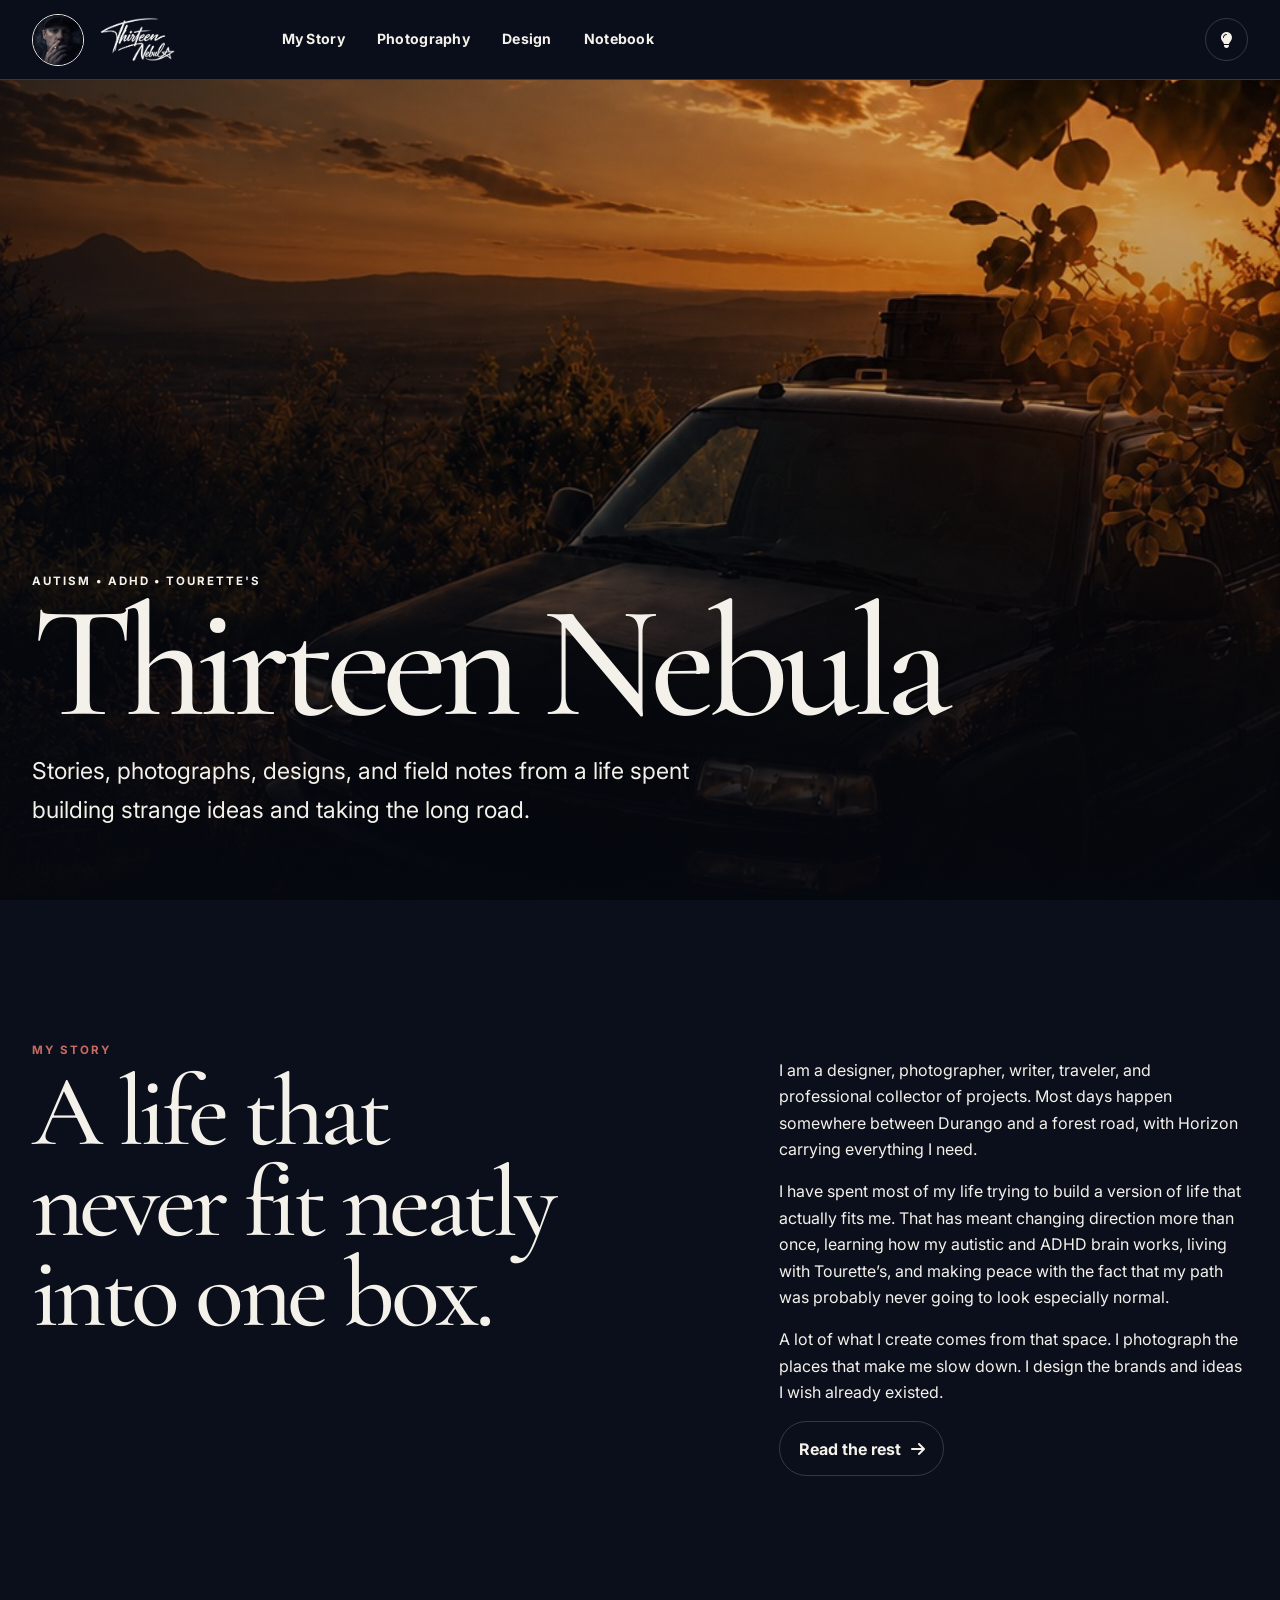
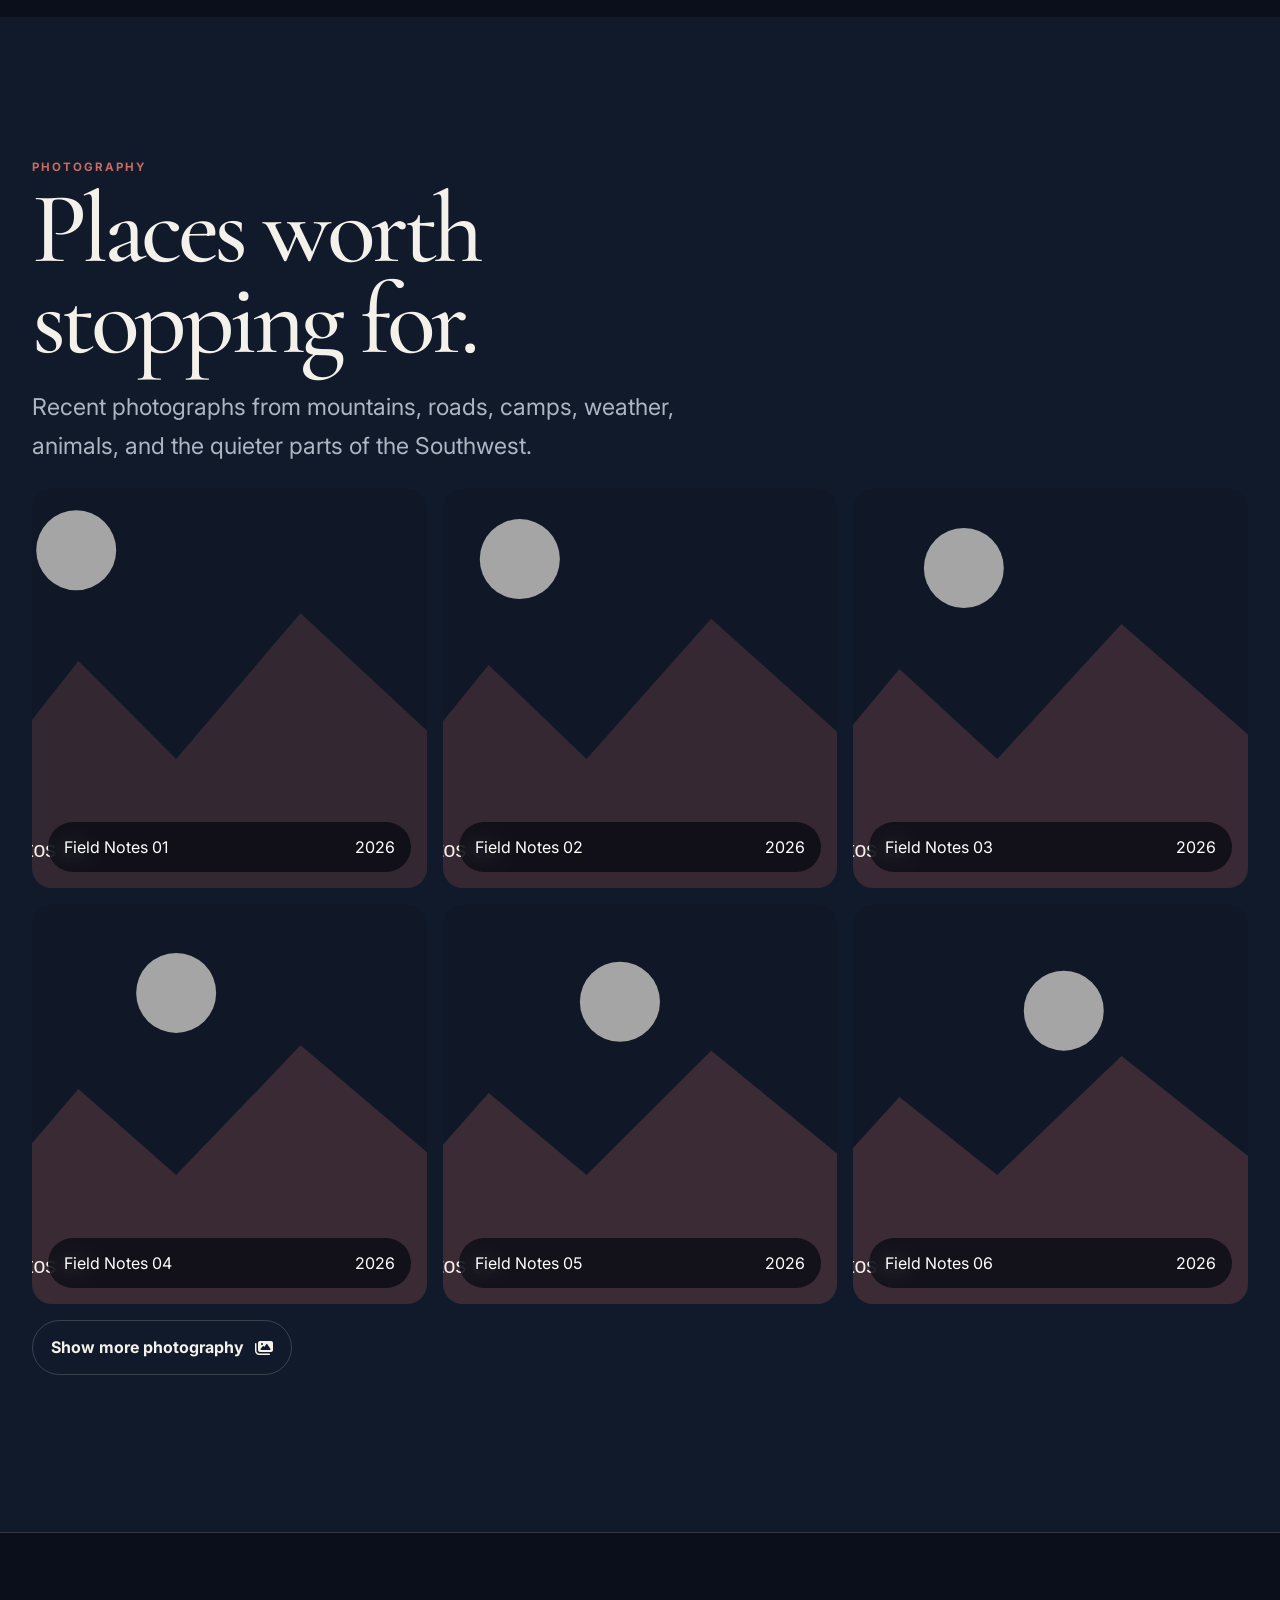
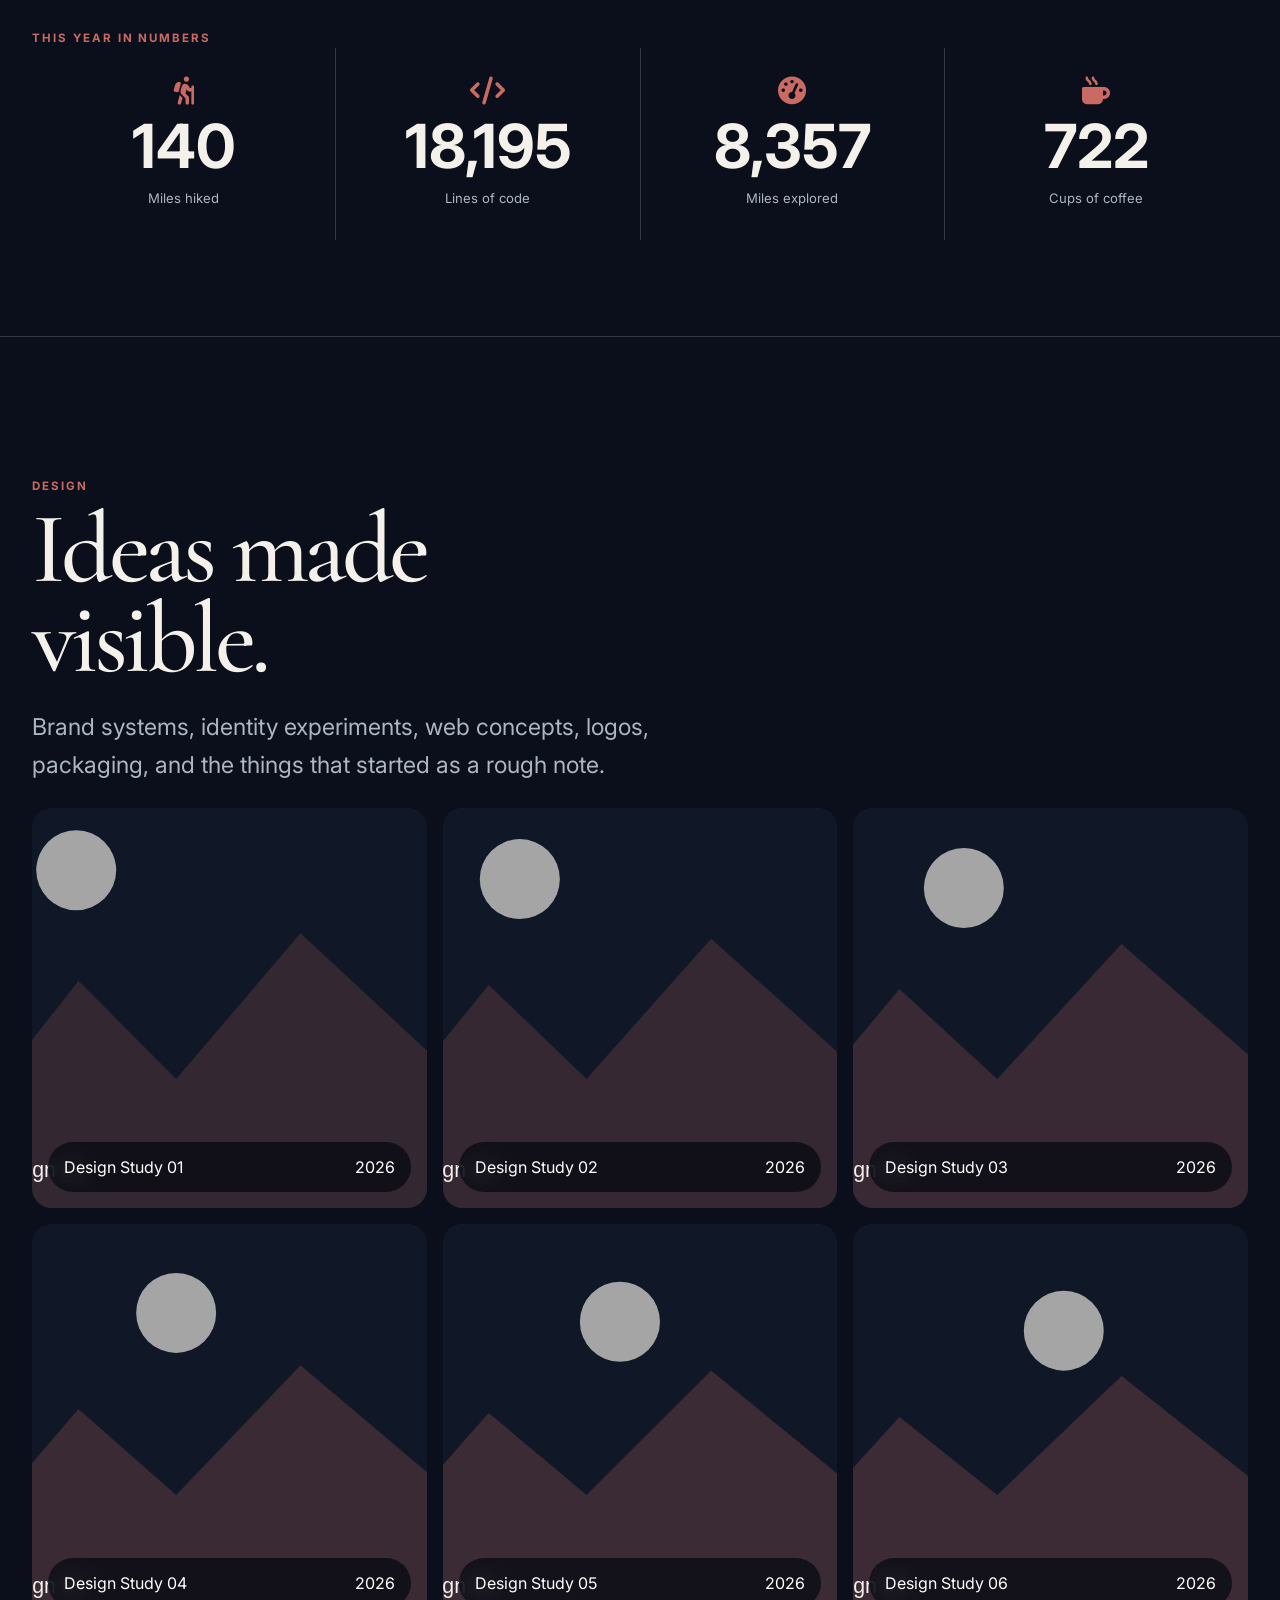
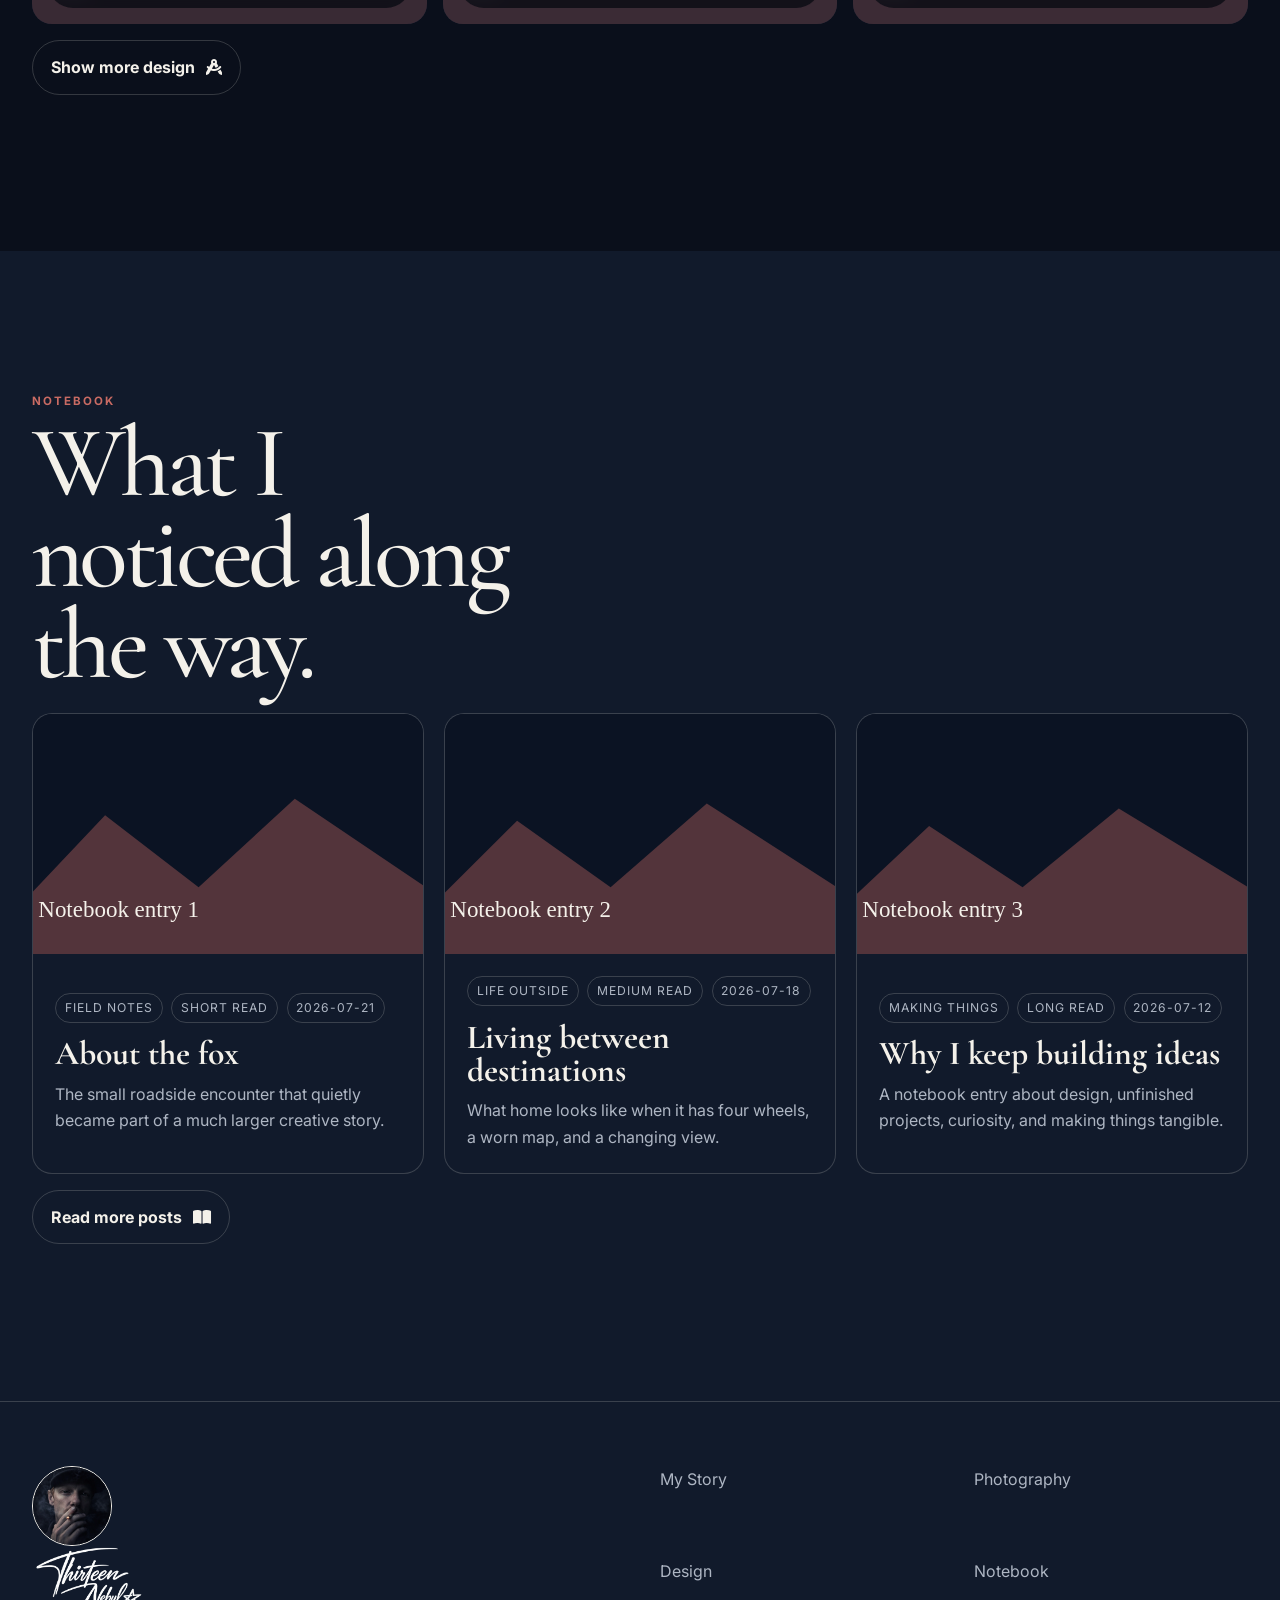
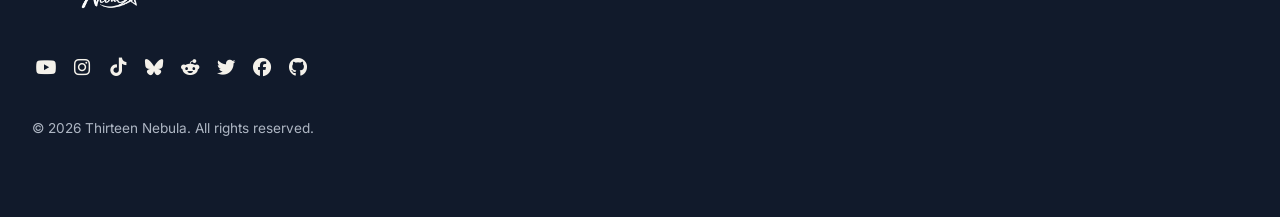
==== index.html @ 7402c086 "Revise personal story in index.html Updated the paragraph to reflect personal experiences and insigh" ====
<!doctype html>
<html lang="en" data-theme="dark">
  <head>
    <meta charset="utf-8">
    <meta name="viewport" content="width=device-width,initial-scale=1">
    <meta name="description" content="Personal website of Thirteen Nebula.">
    <title>Thirteen Nebula</title>
    <link rel="stylesheet" href="css/styles.css">
    <script src="js/scripts.js" defer></script>
  </head>
  <body>
    <a class="skip-link" href="#main">Skip to content</a>
    <div data-include="includes/header.htm"></div>
    <main id="main">
      <section class="hero">
        <img class="hero__media" src="img/hero.jpg" alt="Mountain landscape placeholder">
        <div class="shell hero__copy">
          <p class="eyebrow">Autism • ADHD • Tourette's</p>
          <h1 class="display">Thirteen Nebula</h1>
          <p class="lede">Stories, photographs, designs, and field notes from a life spent building strange ideas and taking the long road.</p>
        </div>
      </section>
      <section class="section" id="story">
        <div class="shell story-grid">
          <div>
            <p class="eyebrow">My Story</p>
            <h2 class="section-title">A life that never fit neatly into one box.</h2>
          </div>
          <div class="story-copy">
            <p>I am a designer, photographer, writer, traveler, and professional collector of projects. Most days happen somewhere between Durango and a forest road, with Horizon carrying everything I need.</p>
            <p>I have spent most of my life trying to build a version of life that actually fits me. That has meant changing direction more than once, learning how my autistic and ADHD brain works, living with Tourette’s, and making peace with the fact that my path was probably never going to look especially normal.</p>
            <p>A lot of what I create comes from that space. I photograph the places that make me slow down. I design the brands and ideas I wish already existed.</p>
            <a class="text-link" href="about.html">Read the rest <i class="fa-solid fa-arrow-right"></i></a>
          </div>
        </div>
      </section>
      <section class="section section--surface" id="photography">
        <div class="shell">
          <p class="eyebrow">Photography</p>
          <h2 class="section-title">Places worth stopping for.</h2>
          <p class="lede">Recent photographs from mountains, roads, camps, weather, animals, and the quieter parts of the Southwest.</p>
          <div class="gallery-grid">
            <article class="media-card">
              <img src="img/photos/photos-01.svg" alt="Replace with recent photograph 1" loading="lazy">
              <div class="media-card__label">
                <span>Field Notes 01</span>
                <span>2026</span>
              </div>
            </article>
            <article class="media-card">
              <img src="img/photos/photos-02.svg" alt="Replace with recent photograph 2" loading="lazy">
              <div class="media-card__label">
                <span>Field Notes 02</span>
                <span>2026</span>
              </div>
            </article>
            <article class="media-card">
              <img src="img/photos/photos-03.svg" alt="Replace with recent photograph 3" loading="lazy">
              <div class="media-card__label">
                <span>Field Notes 03</span>
                <span>2026</span>
              </div>
            </article>
            <article class="media-card">
              <img src="img/photos/photos-04.svg" alt="Replace with recent photograph 4" loading="lazy">
              <div class="media-card__label">
                <span>Field Notes 04</span>
                <span>2026</span>
              </div>
            </article>
            <article class="media-card">
              <img src="img/photos/photos-05.svg" alt="Replace with recent photograph 5" loading="lazy">
              <div class="media-card__label">
                <span>Field Notes 05</span>
                <span>2026</span>
              </div>
            </article>
            <article class="media-card">
              <img src="img/photos/photos-06.svg" alt="Replace with recent photograph 6" loading="lazy">
              <div class="media-card__label">
                <span>Field Notes 06</span>
                <span>2026</span>
              </div>
            </article>
          </div>
          <p><a class="button" href="photos.html">Show more photography <i class="fa-solid fa-images"></i></a></p>
        </div>
      </section>
      <section class="numbers" id="numbers">
        <div class="shell">
          <p class="eyebrow">This year in numbers</p>
          <div class="numbers-grid">
            <article class="stat" data-count="142" data-suffix="">
              <i class="fa-solid fa-person-hiking"></i>
              <strong data-count-output>0</strong>
              <span>Miles hiked</span>
            </article>
            <article class="stat" data-count="18420">
              <i class="fa-solid fa-code"></i>
              <strong data-count-output>0</strong>
              <span>Lines of code</span>
            </article>
            <article class="stat" data-count="8460" data-suffix="">
              <i class="fa-solid fa-gauge-high"></i>
              <strong data-count-output>0</strong>
              <span>Miles explored</span>
            </article>
            <article class="stat" data-count="731">
              <i class="fa-solid fa-mug-hot"></i>
              <strong data-count-output>0</strong>
              <span>Cups of coffee</span>
            </article>
          </div>
        </div>
      </section>
<section class="section" id="design"><div class="shell"><p class="eyebrow">Design</p><h2 class="section-title">Ideas made visible.</h2><p class="lede">Brand systems, identity experiments, web concepts, logos, packaging, and the things that started as a rough note.</p><div class="gallery-grid"><article class="media-card"><img src="img/design/design-01.svg" alt="Replace with recent design 1" loading="lazy"><div class="media-card__label"><span>Design Study 01</span><span>2026</span></div></article><article class="media-card"><img src="img/design/design-02.svg" alt="Replace with recent design 2" loading="lazy"><div class="media-card__label"><span>Design Study 02</span><span>2026</span></div></article><article class="media-card"><img src="img/design/design-03.svg" alt="Replace with recent design 3" loading="lazy"><div class="media-card__label"><span>Design Study 03</span><span>2026</span></div></article><article class="media-card"><img src="img/design/design-04.svg" alt="Replace with recent design 4" loading="lazy"><div class="media-card__label"><span>Design Study 04</span><span>2026</span></div></article><article class="media-card"><img src="img/design/design-05.svg" alt="Replace with recent design 5" loading="lazy"><div class="media-card__label"><span>Design Study 05</span><span>2026</span></div></article><article class="media-card"><img src="img/design/design-06.svg" alt="Replace with recent design 6" loading="lazy"><div class="media-card__label"><span>Design Study 06</span><span>2026</span></div></article></div><p><a class="button" href="design.html">Show more design <i class="fa-solid fa-compass-drafting"></i></a></p></div></section>
<section class="section section--surface" id="notebook"><div class="shell"><p class="eyebrow">Notebook</p><h2 class="section-title">What I noticed along the way.</h2><div class="post-grid"><a class="post-card" data-post-card data-date="2026-07-21" data-category="Field Notes" data-length="short" data-title="About the fox" data-content="The small roadside encounter that quietly became part of a much larger creative story." href="2026-07-21-About-the-fox.html"><img src="img/blog/blog-01.svg" alt="About the fox" loading="lazy"><div class="post-card__body"><div class="post-meta"><span>Field Notes</span><span>Short read</span><span>2026-07-21</span></div><h3>About the fox</h3><p>The small roadside encounter that quietly became part of a much larger creative story.</p></div></a><a class="post-card" data-post-card data-date="2026-07-18" data-category="Life Outside" data-length="medium" data-title="Living between destinations" data-content="What home looks like when it has four wheels, a worn map, and a changing view." href="2026-07-18-Living-between-destinations.html"><img src="img/blog/blog-02.svg" alt="Living between destinations" loading="lazy"><div class="post-card__body"><div class="post-meta"><span>Life Outside</span><span>Medium read</span><span>2026-07-18</span></div><h3>Living between destinations</h3><p>What home looks like when it has four wheels, a worn map, and a changing view.</p></div></a><a class="post-card" data-post-card data-date="2026-07-12" data-category="Making Things" data-length="long" data-title="Why I keep building ideas" data-content="A notebook entry about design, unfinished projects, curiosity, and making things tangible." href="2026-07-12-Why-I-keep-building-ideas.html"><img src="img/blog/blog-03.svg" alt="Why I keep building ideas" loading="lazy"><div class="post-card__body"><div class="post-meta"><span>Making Things</span><span>Long read</span><span>2026-07-12</span></div><h3>Why I keep building ideas</h3><p>A notebook entry about design, unfinished projects, curiosity, and making things tangible.</p></div></a></div><p><a class="button" href="blog.html">Read more posts <i class="fa-solid fa-book-open"></i></a></p></div></section></main>
    
<div data-include="includes/footer.htm"></div>
  </body>
</html>
---- css/styles.css ----
@import url('https://fonts.googleapis.com/css2?family=Cormorant+Garamond:wght@500;600&family=Inter:wght@400;500;600;700&display=swap');
@import url('https://cdnjs.cloudflare.com/ajax/libs/font-awesome/6.7.2/css/all.min.css');

:root{
  --bg:#0a0f1b;
  --surface:#111a2b;
  --surface-2:#182338;
  --text:#f4f1ea;
  --muted:#aeb6c3;
  --accent:#c96b63;
  --line:rgba(244,241,234,.18);
  --shadow:0 24px 70px rgba(0,0,0,.3);
  --radius:1.25rem;
  --nav-h:5rem;
  color-scheme:dark
}
:root[data-theme="light"]{
  --bg:#f7f5f0;
  --surface:#fff;
  --surface-2:#ebe8e1;
  --text:#111827;
  --muted:#596272;
  --accent:#a84f48;
  --line:rgba(17,24,39,.18);
  --shadow:0 24px 70px rgba(17,24,39,.12);
  color-scheme:light
}
*{box-sizing:border-box}html{scroll-behavior:smooth;scroll-padding-top:6rem}body{margin:0;background:var(--bg);color:var(--text);font-family:Inter,Arial,sans-serif;line-height:1.65}
body.menu-open{overflow:hidden}img{display:block;max-width:100%}a{color:inherit}
button,input,select{font:inherit}.shell{width:min(100% - 2rem,78rem);margin-inline:auto}
.skip-link{position:fixed;left:1rem;top:-4rem;z-index:1000;background:var(--accent);padding:.75rem 1rem;border-radius:999px}
.skip-link:focus{top:1rem}
.eyebrow{margin:0;color:var(--accent);font-size:.72rem;font-weight:700;letter-spacing:.17em;text-transform:uppercase}
.display{margin:.4rem 0;font-family:'Cormorant Garamond',Georgia,serif;font-size:clamp(4.5rem,15vw,10rem);font-weight:500;line-height:.82;letter-spacing:-.055em}
.section-title{max-width:11ch;margin:.45rem 0 1.4rem;font-family:'Cormorant Garamond',Georgia,serif;font-size:clamp(3rem,8vw,6.3rem);font-weight:500;line-height:.9;letter-spacing:-.045em}
.lede{max-width:42rem;font-size:clamp(1.1rem,2.4vw,1.45rem);color:var(--muted)}
.section{padding-block:clamp(5rem,11vw,10rem)}
.section--surface{background:var(--surface)}
.button,.text-link{
  display:inline-flex;
  align-items:center;
                   gap:.65rem;
                   border:1px solid var(--line);
                   border-radius:999px;
                   padding:.82rem 1.15rem;
                   background:transparent;
                   color:var(--text);
                   font-weight:700;
                   text-decoration:none;
                   cursor:pointer}
.button:hover,.button:focus-visible,.text-link:hover,.text-link:focus-visible{border-color:var(--accent);color:var(--accent)}
.site-header{position:fixed;inset:auto 1rem 1rem auto;z-index:100}
.menu-toggle{width:4.3rem;height:4.3rem;border:1px solid rgba(255,255,255,.6);border-radius:50%;padding:.22rem;background:#0a0f1b;box-shadow:var(--shadow);cursor:pointer}
.menu-toggle img{width:100%;height:100%;border-radius:50%;object-fit:cover}
.nav-panel{position:fixed;inset:0;display:flex;flex-direction:column;padding:clamp(2rem,8vw,5rem);background:var(--bg);transform:translateY(105%);transition:transform .35s ease;overflow:auto}
.menu-open .nav-panel{transform:none}
.nav-brand{display:grid;justify-items:start;gap:1rem;text-decoration:none}
.nav-brand__profile{width:6rem;aspect-ratio:1;border-radius:50%;border:1px solid var(--text);object-fit:cover}
.nav-brand__signature{width:min(17rem,70vw);max-height:5rem;object-fit:contain;object-position:left center}
.nav-links{display:grid;gap:.25rem;margin:2.5rem 0}
.nav-links a{font-family:'Cormorant Garamond',Georgia,serif;font-size:clamp(2.5rem,11vw,5rem);line-height:1;text-decoration:none}
.nav-links a:hover{color:var(--accent)}
.nav-actions{display:flex;align-items:center;gap:.75rem;margin-top:auto}
.icon-button {
  display: grid;
  place-items: center;
  width: 2.7rem;
  height: 2.7rem;
  border: 1px solid var(--line);
  border-radius: 50%;
  background: transparent;
  color: var(--text);
  cursor: pointer;
}

.socials {
  display: flex;
  flex-wrap: nowrap;
  align-items: center;
  gap: 0.3rem;
}

.socials a {
  display: grid;
  place-items: center;
  width: 1.8rem;
  height: 2.2rem;
  padding: 0;
  border: 0;
  border-radius: 0;
  background: transparent;
  color: var(--text);
  font-size: 1.15rem;
  text-decoration: none;
}

.socials a:hover,
.socials a:focus-visible {
  color: var(--accent);
}

.nav-close {
  position: absolute;
  right: 1.25rem;
  top: 1.25rem;
}
.socials{display:flex;flex-wrap:wrap;gap:.45rem}
.nav-close{position:absolute;right:1.25rem;top:1.25rem}
.hero{min-height:100svh;display:grid;align-items:end;position:relative;isolation:isolate}
.hero__media{position:absolute;inset:0;z-index:-2;width:100%;height:100%;object-fit:cover}
.hero::after{content:'';position:absolute;inset:0;z-index:-1;background:linear-gradient(to top,rgba(5,8,15,.96),rgba(5,8,15,.34) 55%,rgba(5,8,15,.12)),linear-gradient(to right,rgba(5,8,15,.55),transparent 70%)}
.hero__copy{padding-block:9rem 3rem}
.hero .lede{color:#e1e5eb}
.hero .eyebrow,.hero .display,.hero .lede{color:#f4f1ea}
.story-grid{display:grid;gap:2rem}
.story-copy{max-width:42rem}
.gallery-grid{display:grid;gap:1rem}
.media-card{position:relative;overflow:hidden;border-radius:var(--radius);background:var(--surface-2);min-height:25rem}
.media-card img{width:100%;height:100%;object-fit:cover;transition:transform .5s ease}
.media-card:hover img{transform:scale(1.025)}
.media-card__label{
  position:absolute;
  inset:auto 1rem 1rem;
  display:flex;
  justify-content:space-between;
  gap:1rem;
  padding:.75rem 1rem;
  border-radius:999px;
  background:rgba(7,10,18,.76);
  color:#fff;
  backdrop-filter:blur(10px);
}
.numbers{padding-block:clamp(3.5rem,8vw,6rem);border-block:1px solid var(--line)}
.numbers-grid{display:grid;grid-template-columns:repeat(2,1fr);gap:1px;background:var(--line)}
.stat{min-height:12rem;display:grid;place-items:center;text-align:center;padding:1.5rem;background:var(--bg)}
.stat i{font-size:1.75rem;color:var(--accent)}
.stat strong{display:block;font-size:clamp(2.5rem,6vw,3.8rem);line-height:1}
.stat span{color:var(--muted);font-size:.82rem}
.stat.is-visible{animation:stat-pop 1.2s cubic-bezier(.2,.9,.2,1)}@keyframes stat-pop{0%{transform:translateY(2rem) scale(.94);opacity:0}60%{transform:translateY(-.35rem) scale(1.035);opacity:1}100%{transform:none}}
.post-grid{display:grid;gap:1.25rem}
.post-card{display:grid;overflow:hidden;border:1px solid var(--line);border-radius:var(--radius);background:var(--surface);text-decoration:none;box-shadow:0 0 0 transparent;transition:transform .25s,box-shadow .25s}
.post-card:hover{transform:translateY(-5px);box-shadow:var(--shadow)}.post-card img{width:100%;height:15rem;object-fit:cover}
.post-card__body{padding:1.4rem}
.post-meta{display:flex;flex-wrap:wrap;gap:.55rem;margin-bottom:.9rem;color:var(--muted);font-size:.76rem;text-transform:uppercase;letter-spacing:.08em}
.post-meta span{padding:.25rem .55rem;border:1px solid var(--line);border-radius:999px}
.post-card h3{margin:0 0 .6rem;font-family:'Cormorant Garamond',Georgia,serif;font-size:2.1rem;line-height:1}
.post-card p{margin:0;color:var(--muted)}
.page-hero{padding-block:clamp(9rem,16vw,13rem) clamp(4rem,8vw,7rem);border-bottom:1px solid var(--line)}
.filters{display:grid;gap:1rem;margin:2rem 0 3rem;padding:1.25rem;border:1px solid var(--line);border-radius:var(--radius);background:var(--surface)}
.field{display:grid;gap:.4rem}
.field label{font-size:.78rem;font-weight:700;text-transform:uppercase;letter-spacing:.08em;color:var(--muted)}
.field input,.field select{width:100%;border:1px solid var(--line);border-radius:.8rem;padding:.85rem 1rem;background:var(--bg);color:var(--text)}
.archive-group{margin-bottom:4rem}
.archive-group h2{font-family:'Cormorant Garamond',Georgia,serif;font-size:clamp(2.4rem,6vw,4rem);font-weight:500}
.folder-note{color:var(--muted)}
.article-hero{
  min-height:75svh;
  display:grid;
  align-items:end;
  position:relative;
  isolation:isolate;
  color:#fff
}
.article-hero img{position:absolute;inset:0;z-index:-2;width:100%;height:100%;object-fit:cover}
.article-hero::after{content:'';position:absolute;inset:0;z-index:-1;background:linear-gradient(to top,rgba(5,8,15,.96),rgba(5,8,15,.18))}
.article-hero__copy{padding-block:8rem 3rem}
.article-title{max-width:12ch;margin:.6rem 0;font-family:'Cormorant Garamond',Georgia,serif;font-size:clamp(3.6rem,10vw,8rem);font-weight:500;line-height:.86;letter-spacing:-.045em}
.article-body{width:min(100% - 2rem,48rem);margin-inline:auto;padding-block:clamp(4rem,10vw,8rem);font-size:1.08rem}
.article-body h2,.article-body h3{font-family:'Cormorant Garamond',Georgia,serif;line-height:1}
.article-body h2{font-size:3rem}
.article-body h3{font-size:2rem}
.article-body img{margin:2rem 0;border-radius:var(--radius)}
blockquote,.callout{margin:2rem 0;padding:1.5rem;border-left:4px solid var(--accent);border-radius:0 var(--radius) var(--radius) 0;background:var(--surface);font-family:'Cormorant Garamond',Georgia,serif;font-size:1.55rem}
.callout{font-family:Inter,Arial,sans-serif;font-size:1rem}
.callout strong{color:var(--accent)}
pre{overflow:auto;margin:2rem 0;padding:1.25rem;border:1px solid var(--line);border-radius:var(--radius);background:#050913;color:#eef2ff}
code{font-family:'SFMono-Regular',Consolas,monospace}
.site-footer{padding-block:4rem;border-top:1px solid var(--line);background:var(--surface)}
.footer-grid{display:grid;gap:2.5rem}
.footer-brand img:first-child{width:5rem;aspect-ratio:1;border:1px solid var(--text);border-radius:50%;object-fit:cover}
.footer-brand img:last-child{width:13rem;max-height:4rem;object-fit:contain;object-position:left}
.footer-links{display:grid;grid-template-columns:repeat(2,1fr);gap:2.5rem}
.footer-links a{text-decoration:none;color:var(--muted)}
.copyright{margin-top:2rem;color:var(--muted);font-size:.85rem}
@media(min-width:760px){
  .shell{width:min(100% - 4rem,78rem)}
  .story-grid{grid-template-columns:1.1fr .8fr;gap:clamp(3rem,8vw,8rem)}
  .gallery-grid{grid-template-columns:repeat(3,1fr)}
  .numbers-grid{grid-template-columns:repeat(4,1fr)}
  .post-grid{grid-template-columns:repeat(3,1fr)}
  .filters{grid-template-columns:2fr repeat(3,1fr);align-items:end}
  .footer-grid{grid-template-columns:1.2fr .8fr .8fr}
}
@media(min-width:1050px){
  html{
    scroll-padding-top:calc(var(--nav-h) + 1rem);
  }
  body{
    padding-left:0;
  }
  .site-header{
    position:sticky;
    inset:auto;
    top:0;
    width:100%;
    height:var(--nav-h);
    border-right:0;
    border-bottom:1px solid var(--line);
    background:color-mix(in srgb,var(--bg) 92%,transparent);
    backdrop-filter:blur(18px);
    -webkit-backdrop-filter:blur(18px);
  }

  .menu-toggle,
  .nav-close{
    display:none;
  }

  .nav-panel{
    position:static;
    inset:auto;
    width:min(100% - 4rem,78rem);
    height:100%;
    margin-inline:auto;
    padding:0;
    display:grid;
    grid-template-columns:auto 1fr auto;
    align-items:center;
    gap:2rem;
    transform:none;
    overflow:visible;
    background:transparent;
  }

  .nav-brand{
    display:flex;
    align-items:center;
    gap:.85rem;
    min-width:max-content;
  }

  .nav-brand__profile{
    width:3.25rem;
  }

  .nav-brand__signature{
    width:9.5rem;
    max-height:2.8rem;
  }

  .nav-links{
    display:flex;
    align-items:center;
    justify-content:flex-start;
    gap:clamp(1rem,2.5vw,2.25rem);
    margin:0;
  }

  .nav-links a{
    font-family:Inter,Arial,sans-serif;
    font-size:.88rem;
    font-weight:700;
    letter-spacing:.02em;
    white-space:nowrap;
  }

  .nav-actions{
    align-items:center;
    flex-direction:row;
    margin:0;
  }

  .nav-actions .socials{
    display:none;
  }

  .shell{
    width:min(100% - 4rem,78rem);
  }

  .hero{
    min-height:calc(100svh - var(--nav-h));
  }

  .hero__copy{
    padding-left:0;
  }

  .footer-grid{
    grid-template-columns:1fr 1fr;
  }
}
@media(prefers-reduced-motion:reduce){*,*::before,*::after{scroll-behavior:auto!important;animation-duration:.01ms!important;animation-iteration-count:1!important;transition-duration:.01ms!important}}
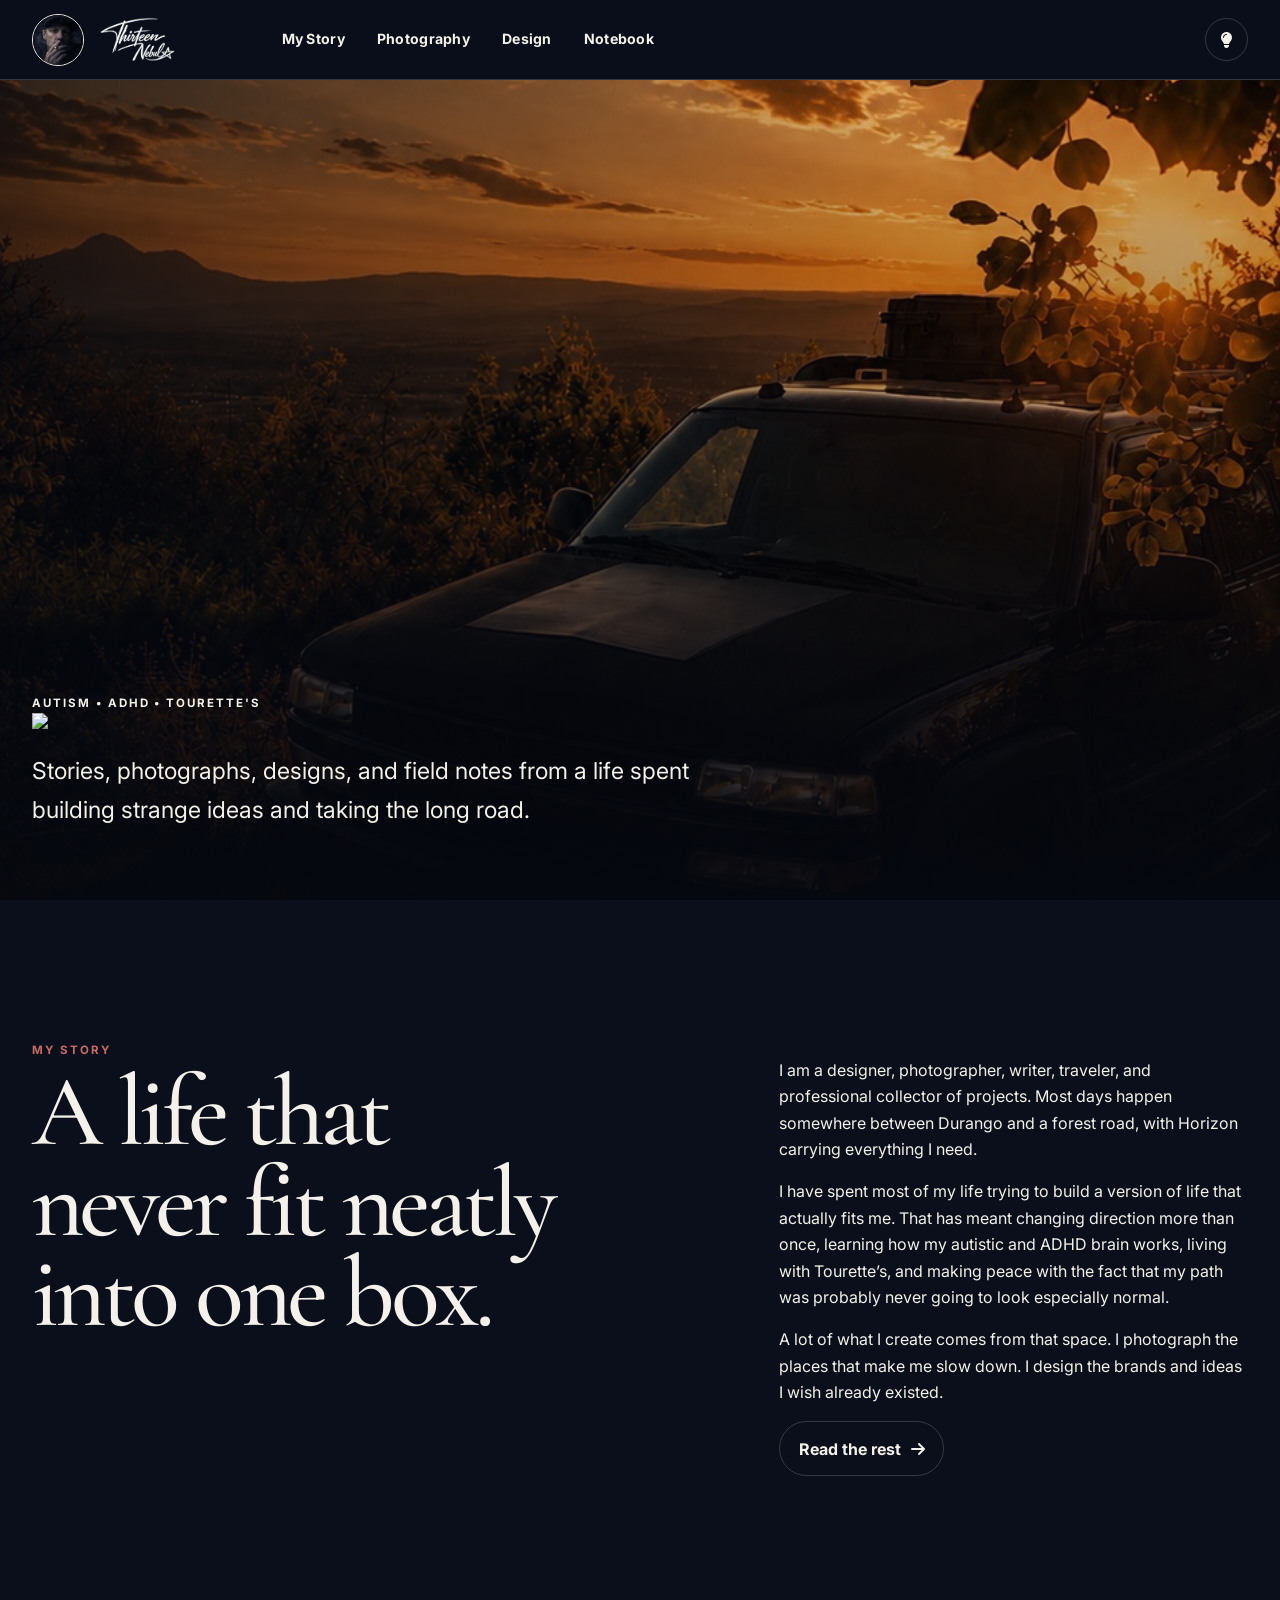
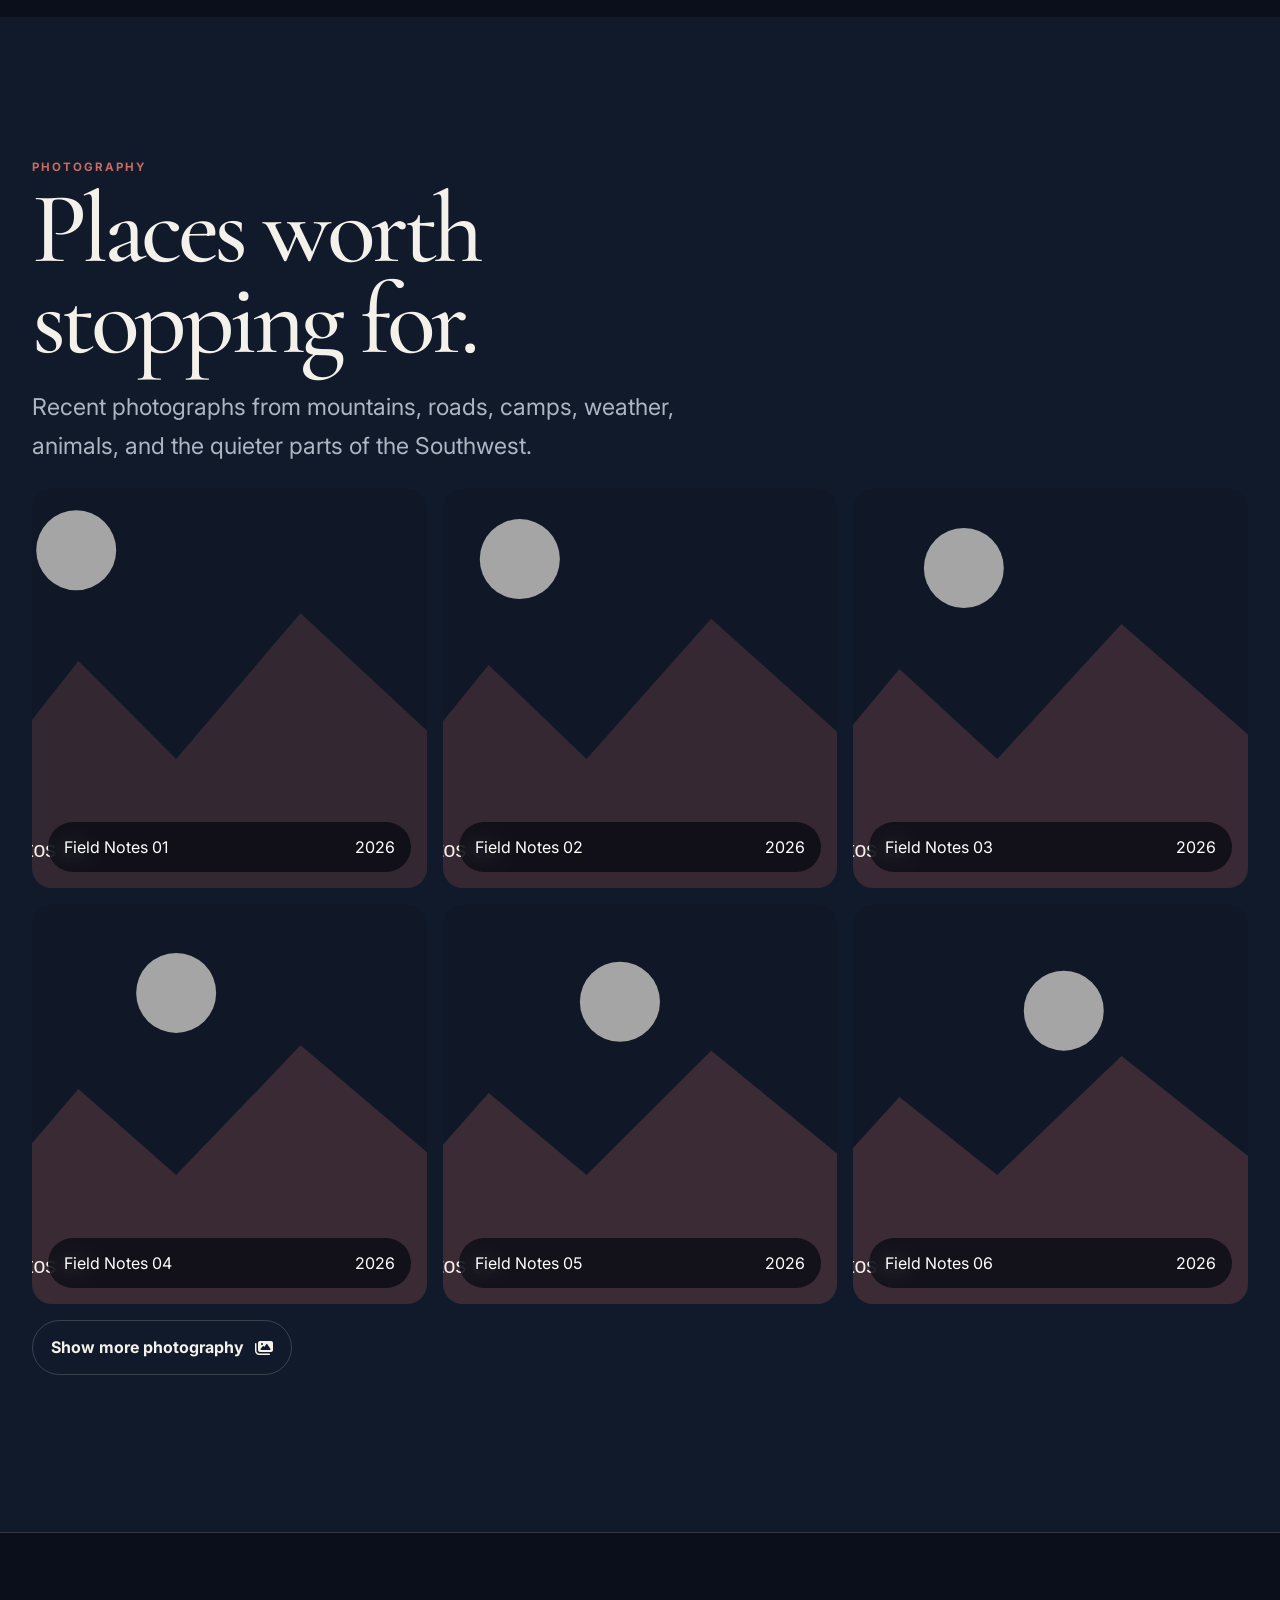
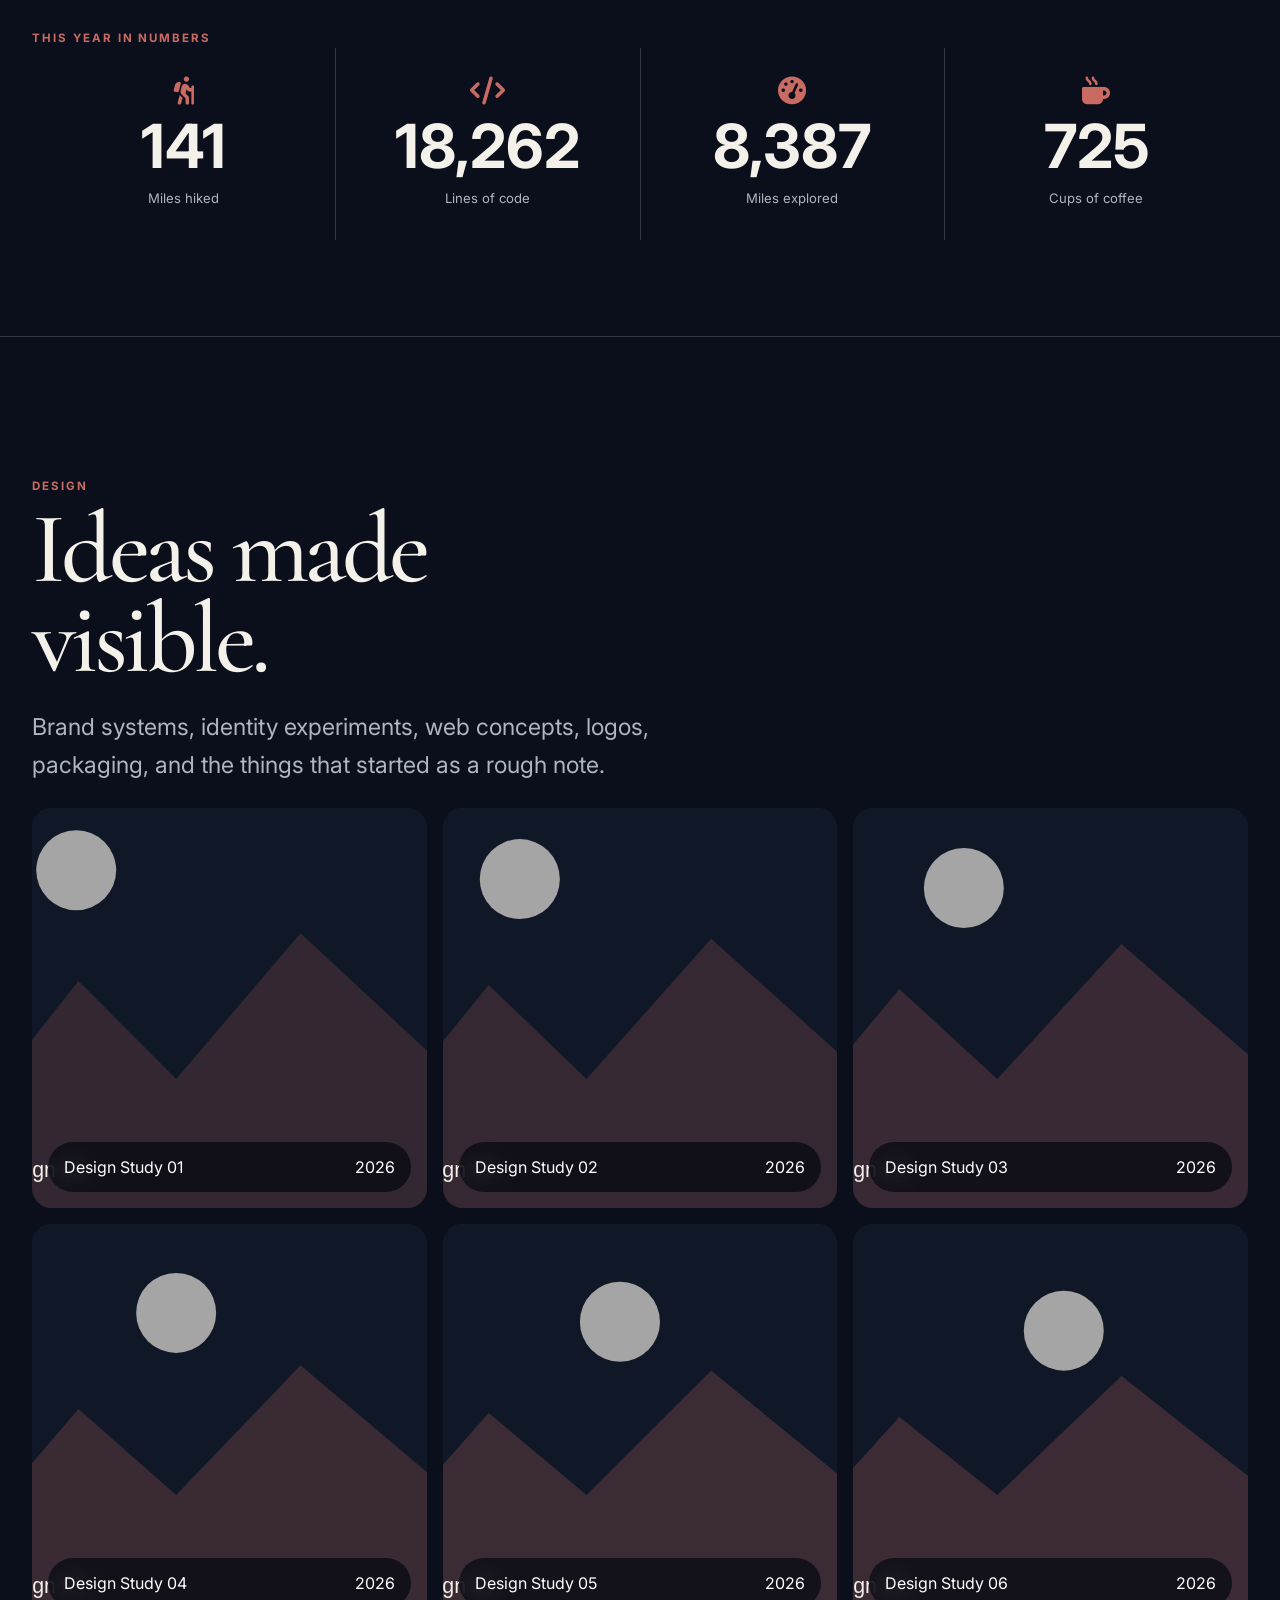
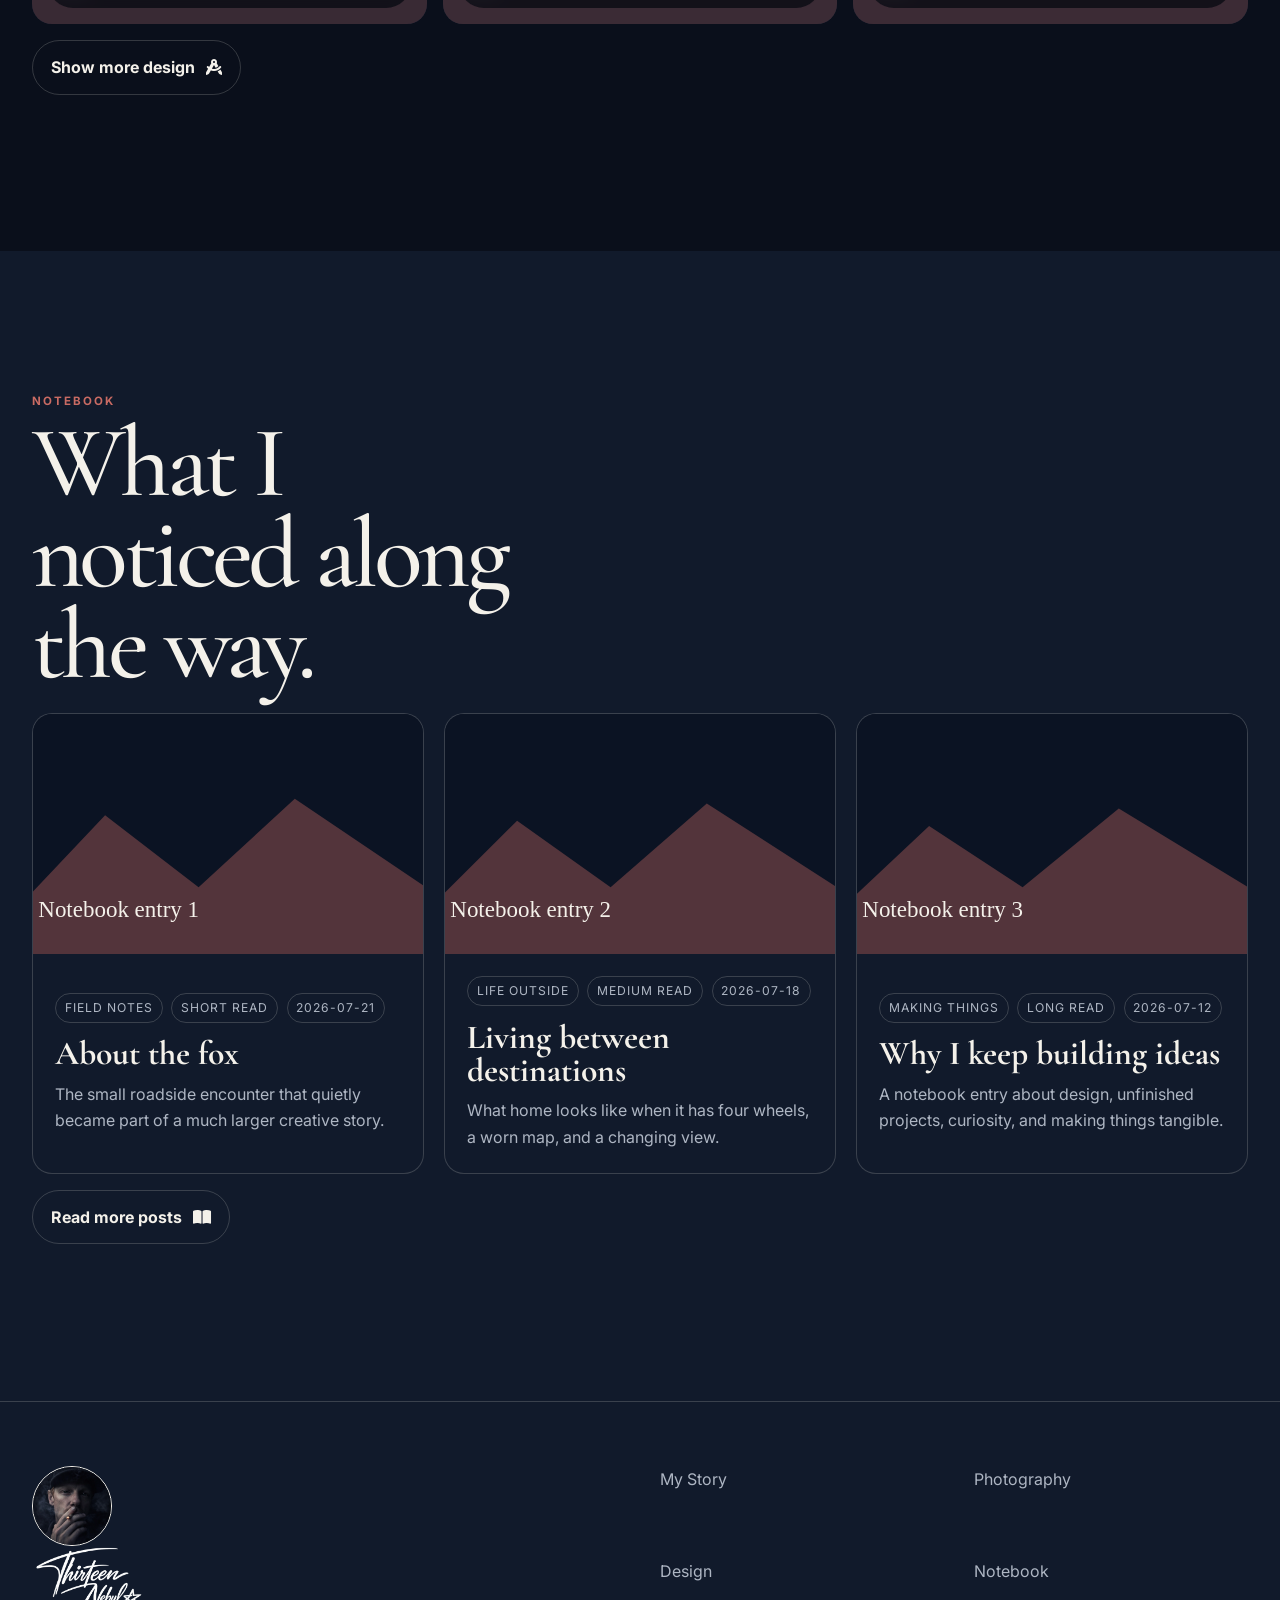
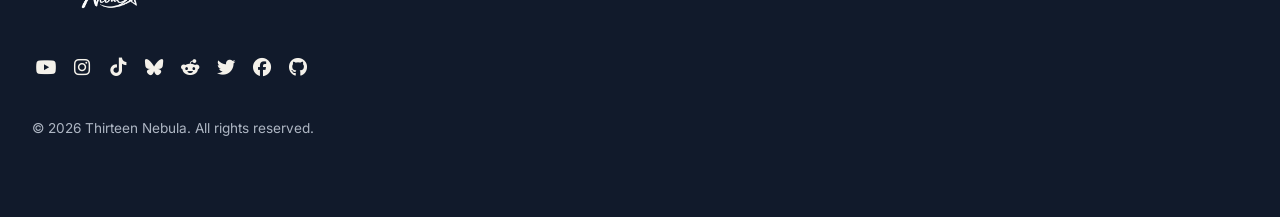
==== commit fbfcc321: "Comment out h1 and add signature image Commented out the h1 tag for 'Thirteen Nebula' and added an i" ====
--- a/index.html
+++ b/index.html
@@ -16,7 +16,7 @@
         <img class="hero__media" src="img/hero.jpg" alt="Mountain landscape placeholder">
         <div class="shell hero__copy">
           <p class="eyebrow">Autism • ADHD • Tourette's</p>
-          <h1 class="display">Thirteen Nebula</h1>
+          <!-- h1 class="display">Thirteen Nebula</h1 --><img src="img/signature-h.png alt="Thirteen Nebula signature">
           <p class="lede">Stories, photographs, designs, and field notes from a life spent building strange ideas and taking the long road.</p>
         </div>
       </section>
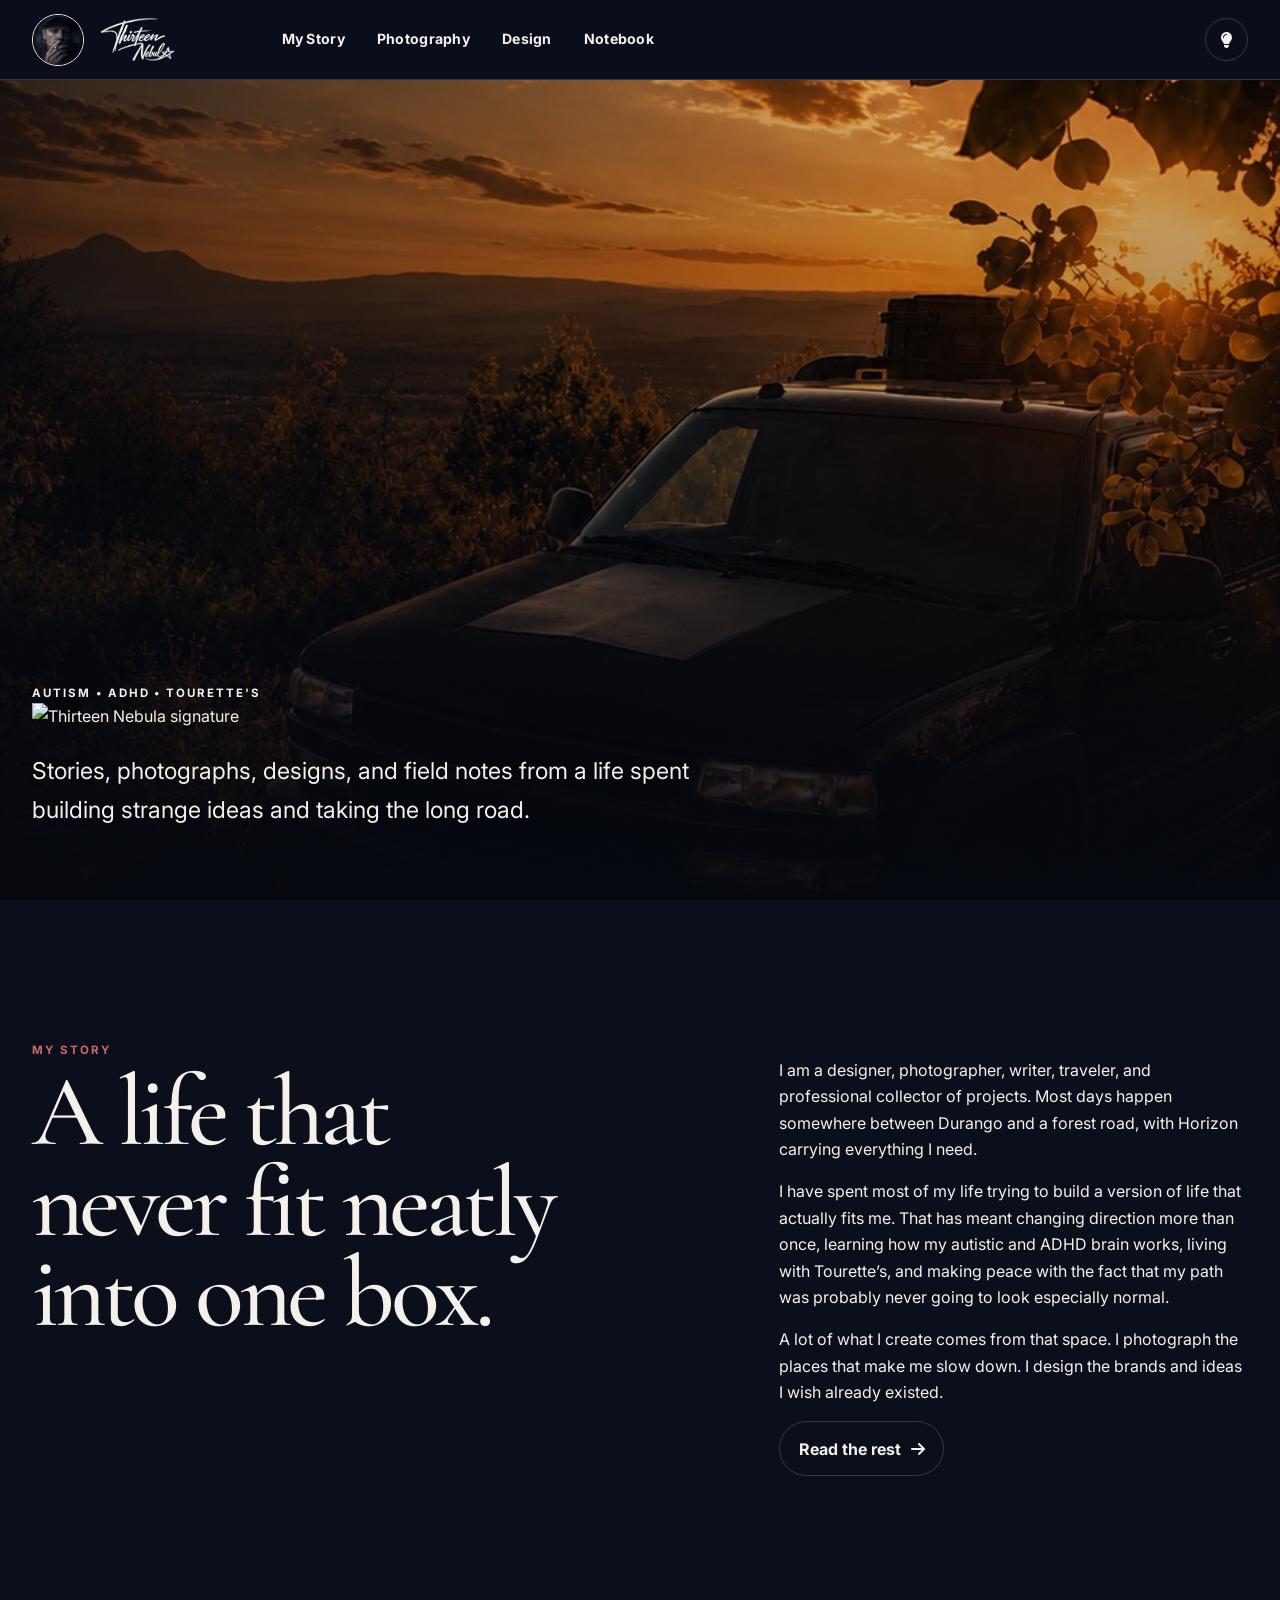
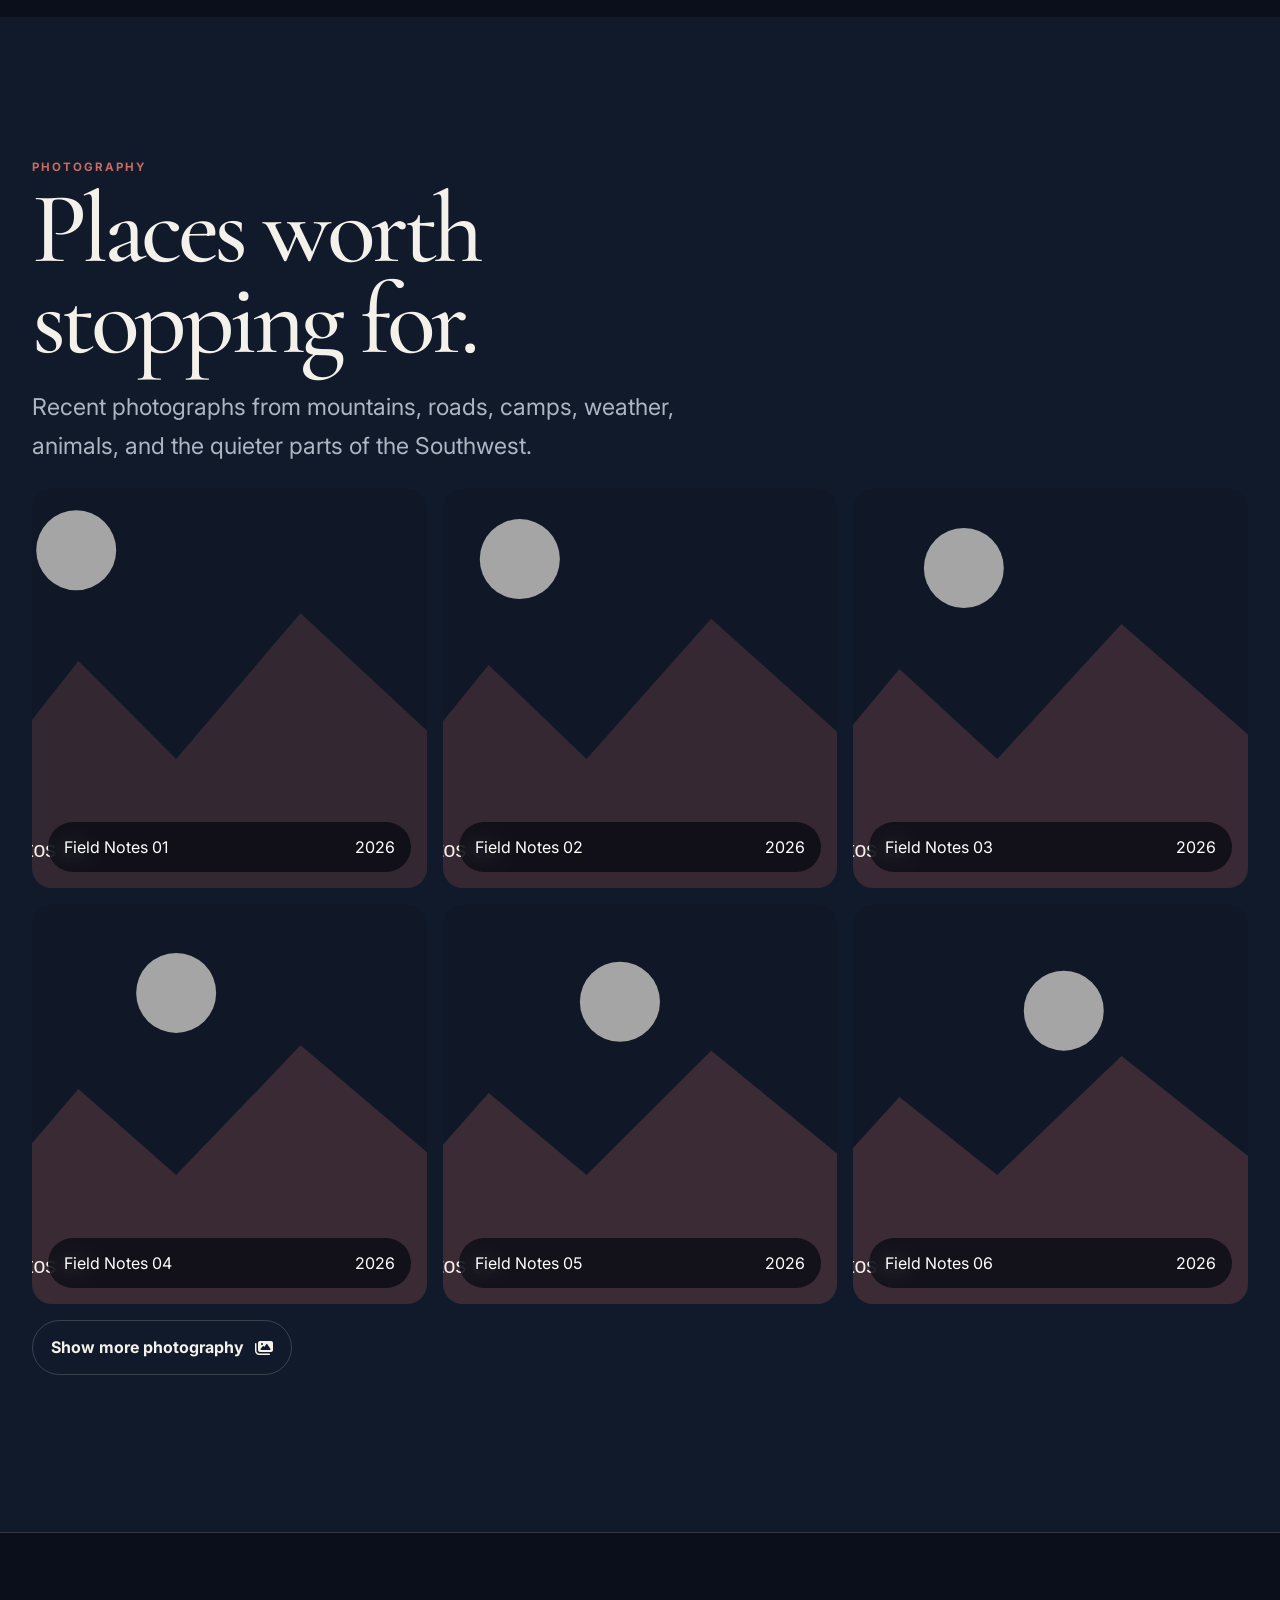
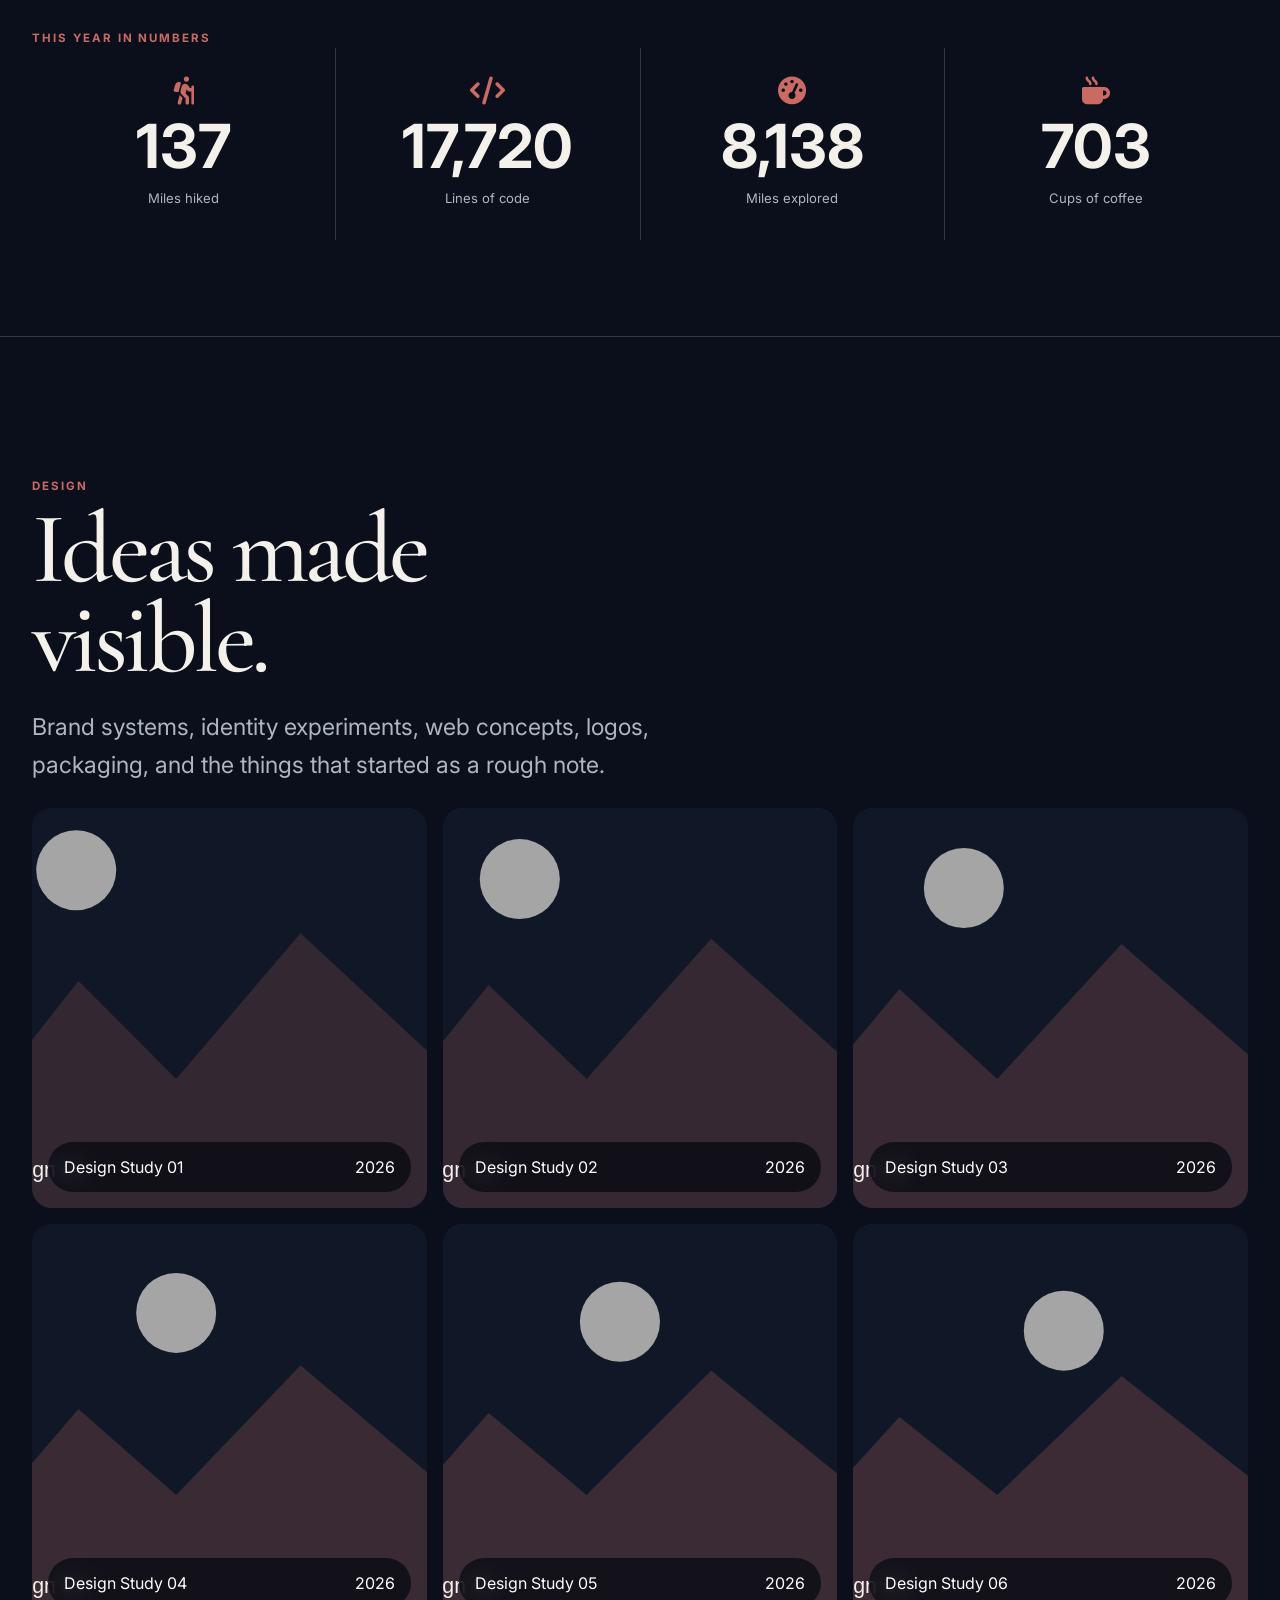
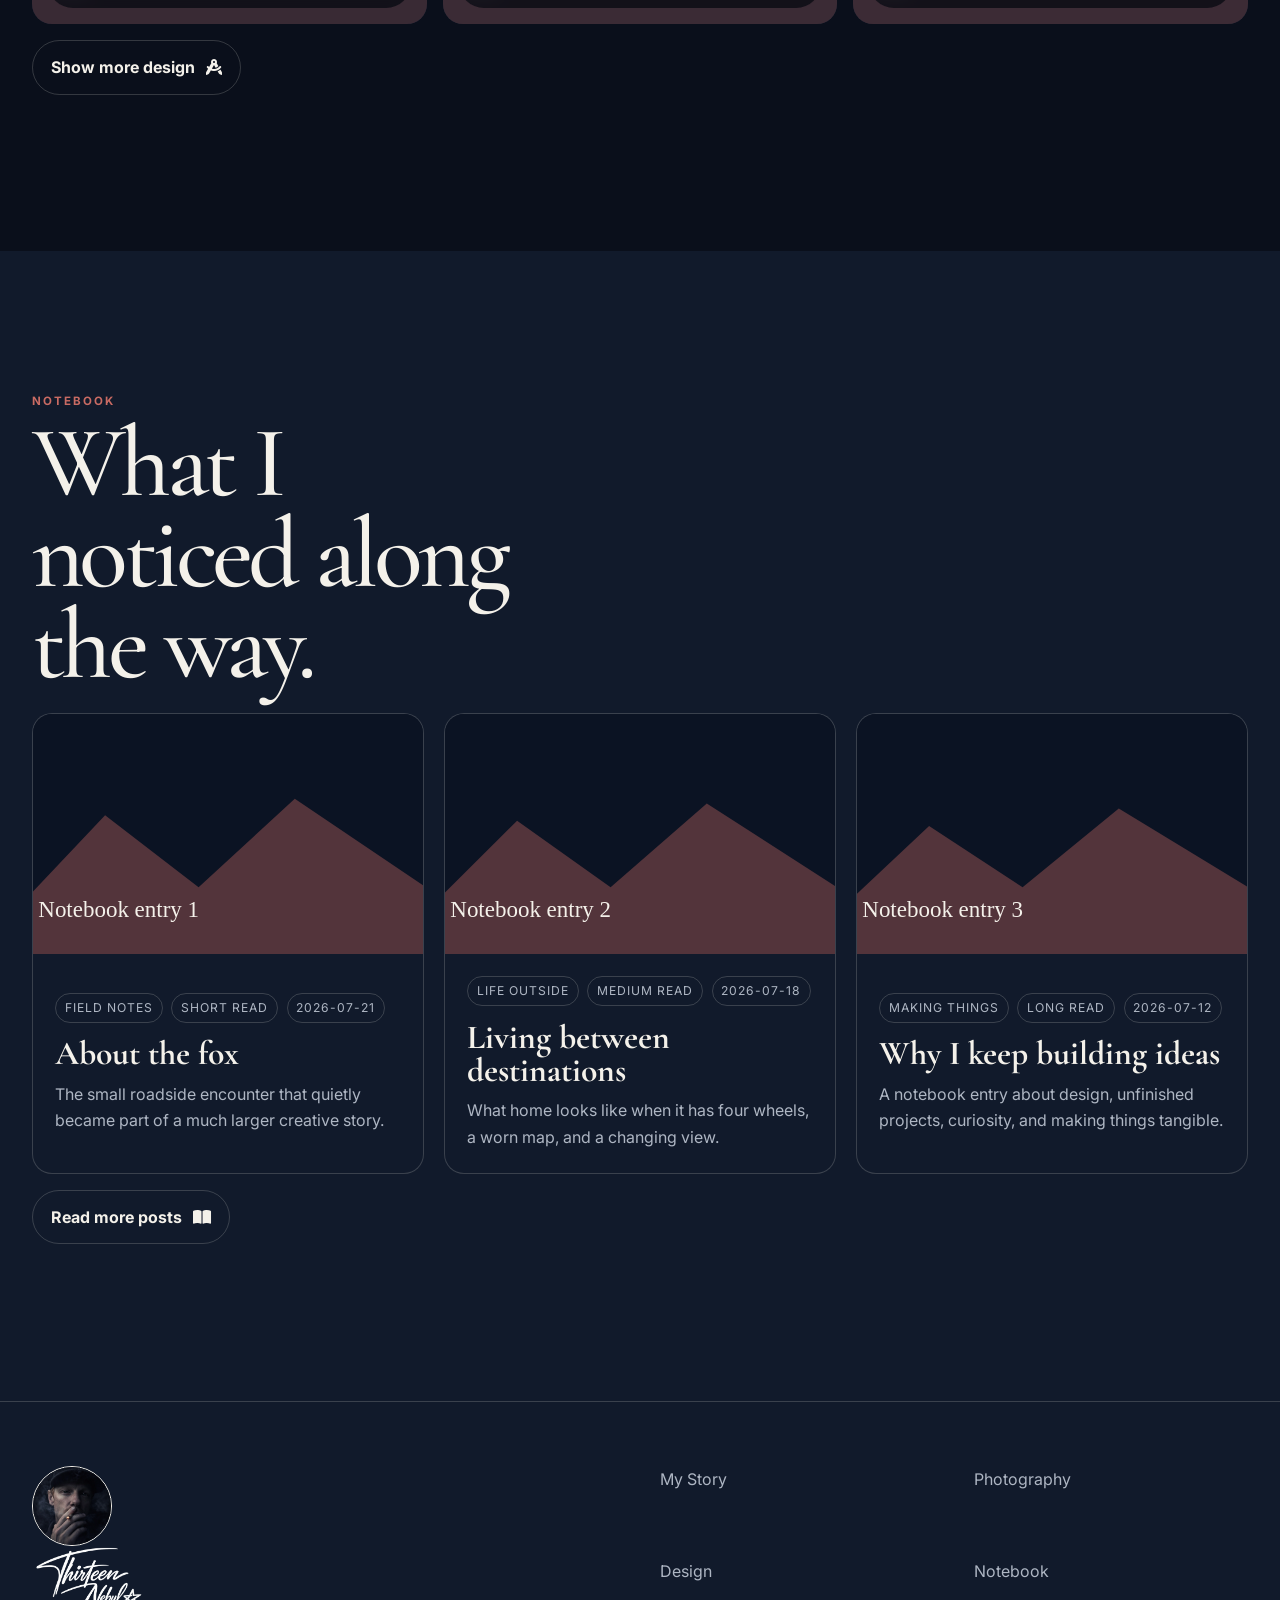
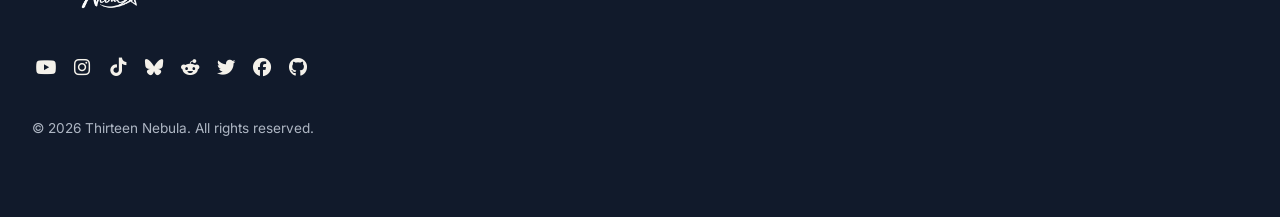
==== commit 3d1a9743: "Fix img tag for Thirteen Nebula signature" ====
--- a/index.html
+++ b/index.html
@@ -16,7 +16,7 @@
         <img class="hero__media" src="img/hero.jpg" alt="Mountain landscape placeholder">
         <div class="shell hero__copy">
           <p class="eyebrow">Autism • ADHD • Tourette's</p>
-          <!-- h1 class="display">Thirteen Nebula</h1 --><img src="img/signature-h.png alt="Thirteen Nebula signature">
+          <!-- h1 class="display">Thirteen Nebula</h1 --><img src="img/signature-h.png" alt="Thirteen Nebula signature">
           <p class="lede">Stories, photographs, designs, and field notes from a life spent building strange ideas and taking the long road.</p>
         </div>
       </section>
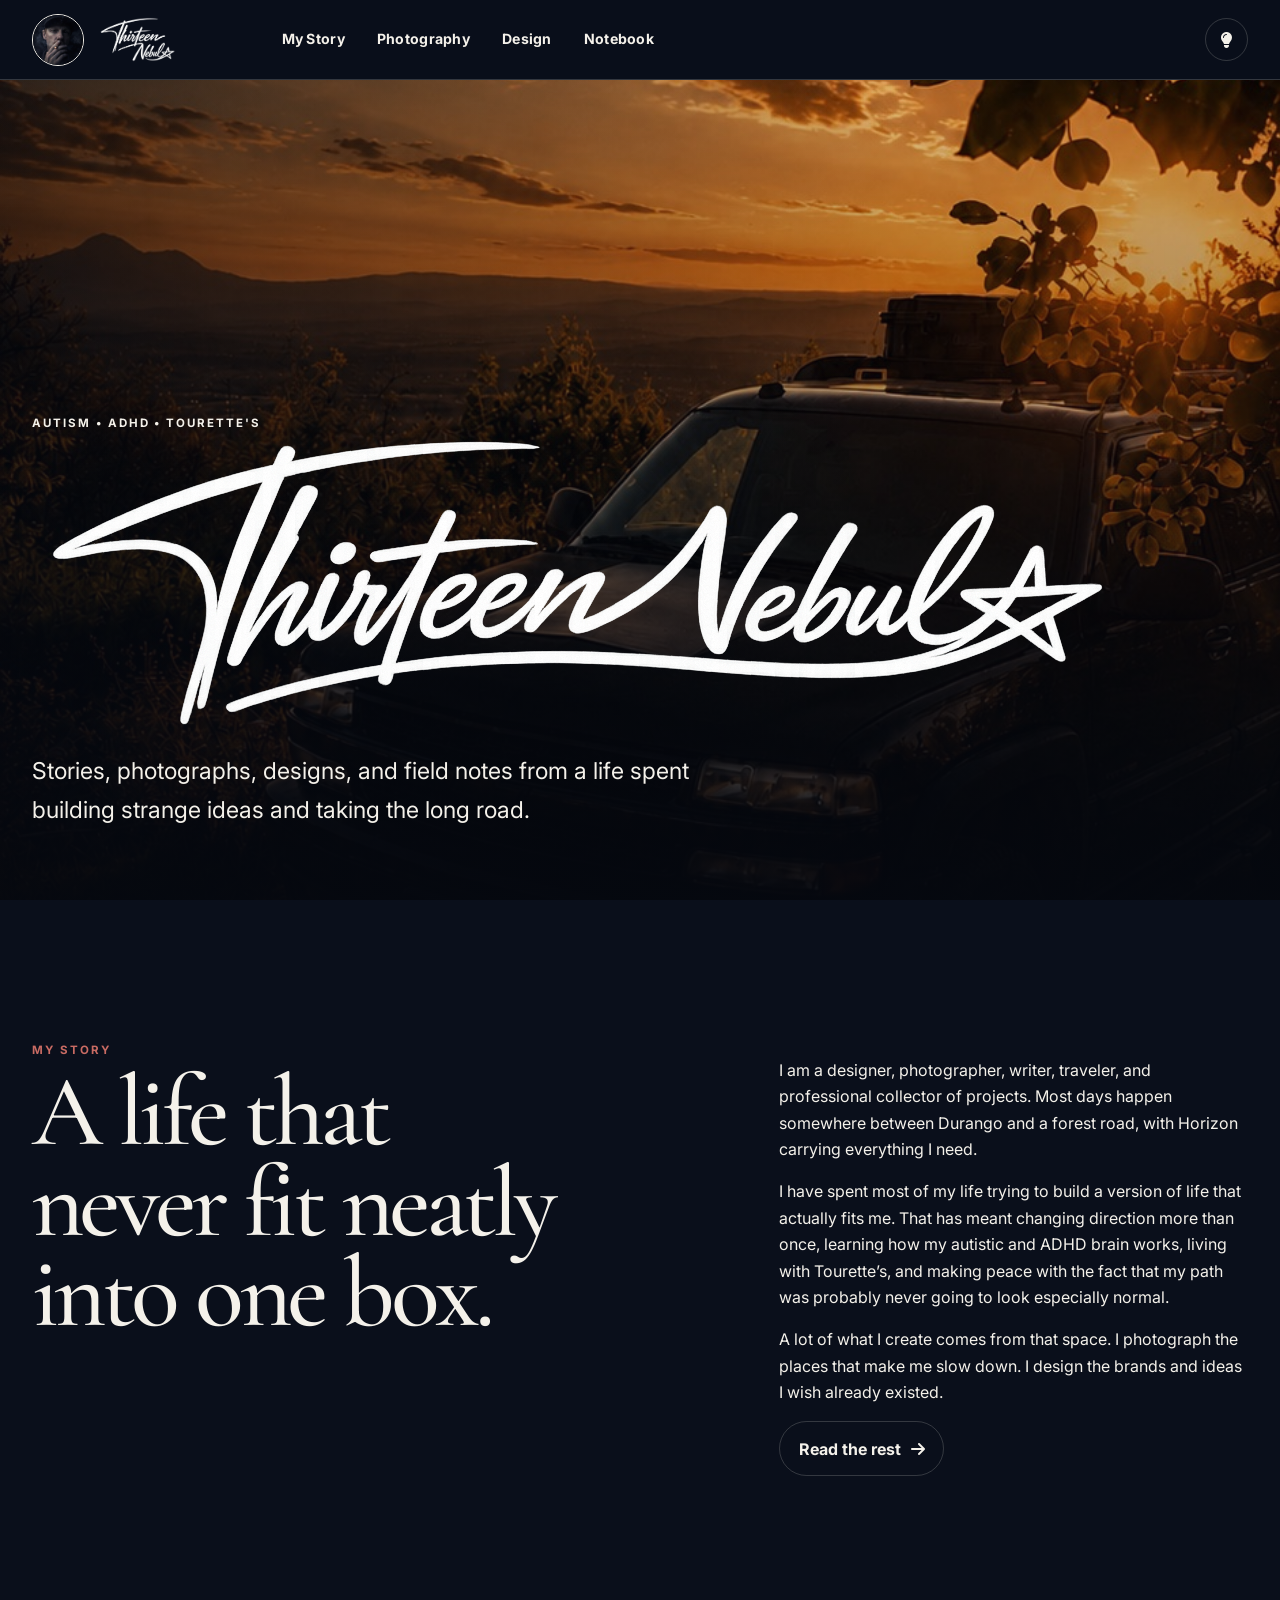
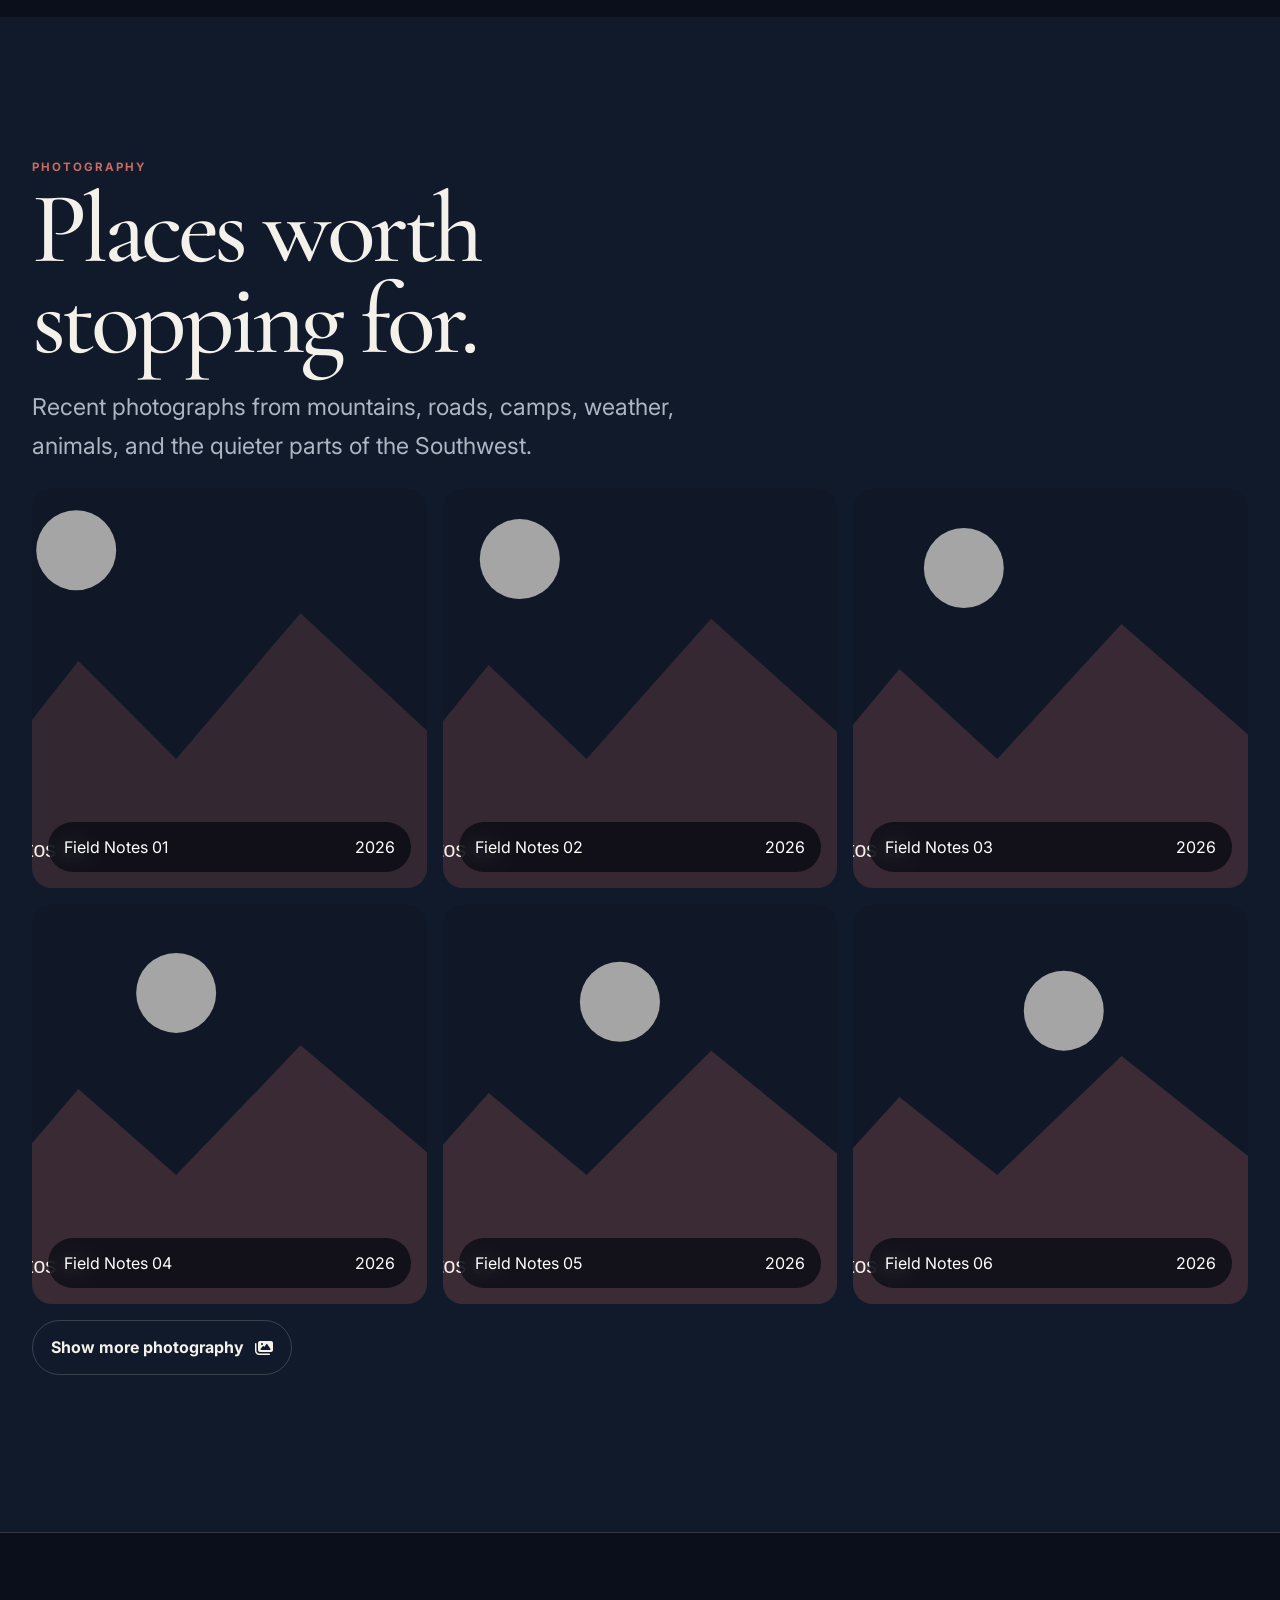
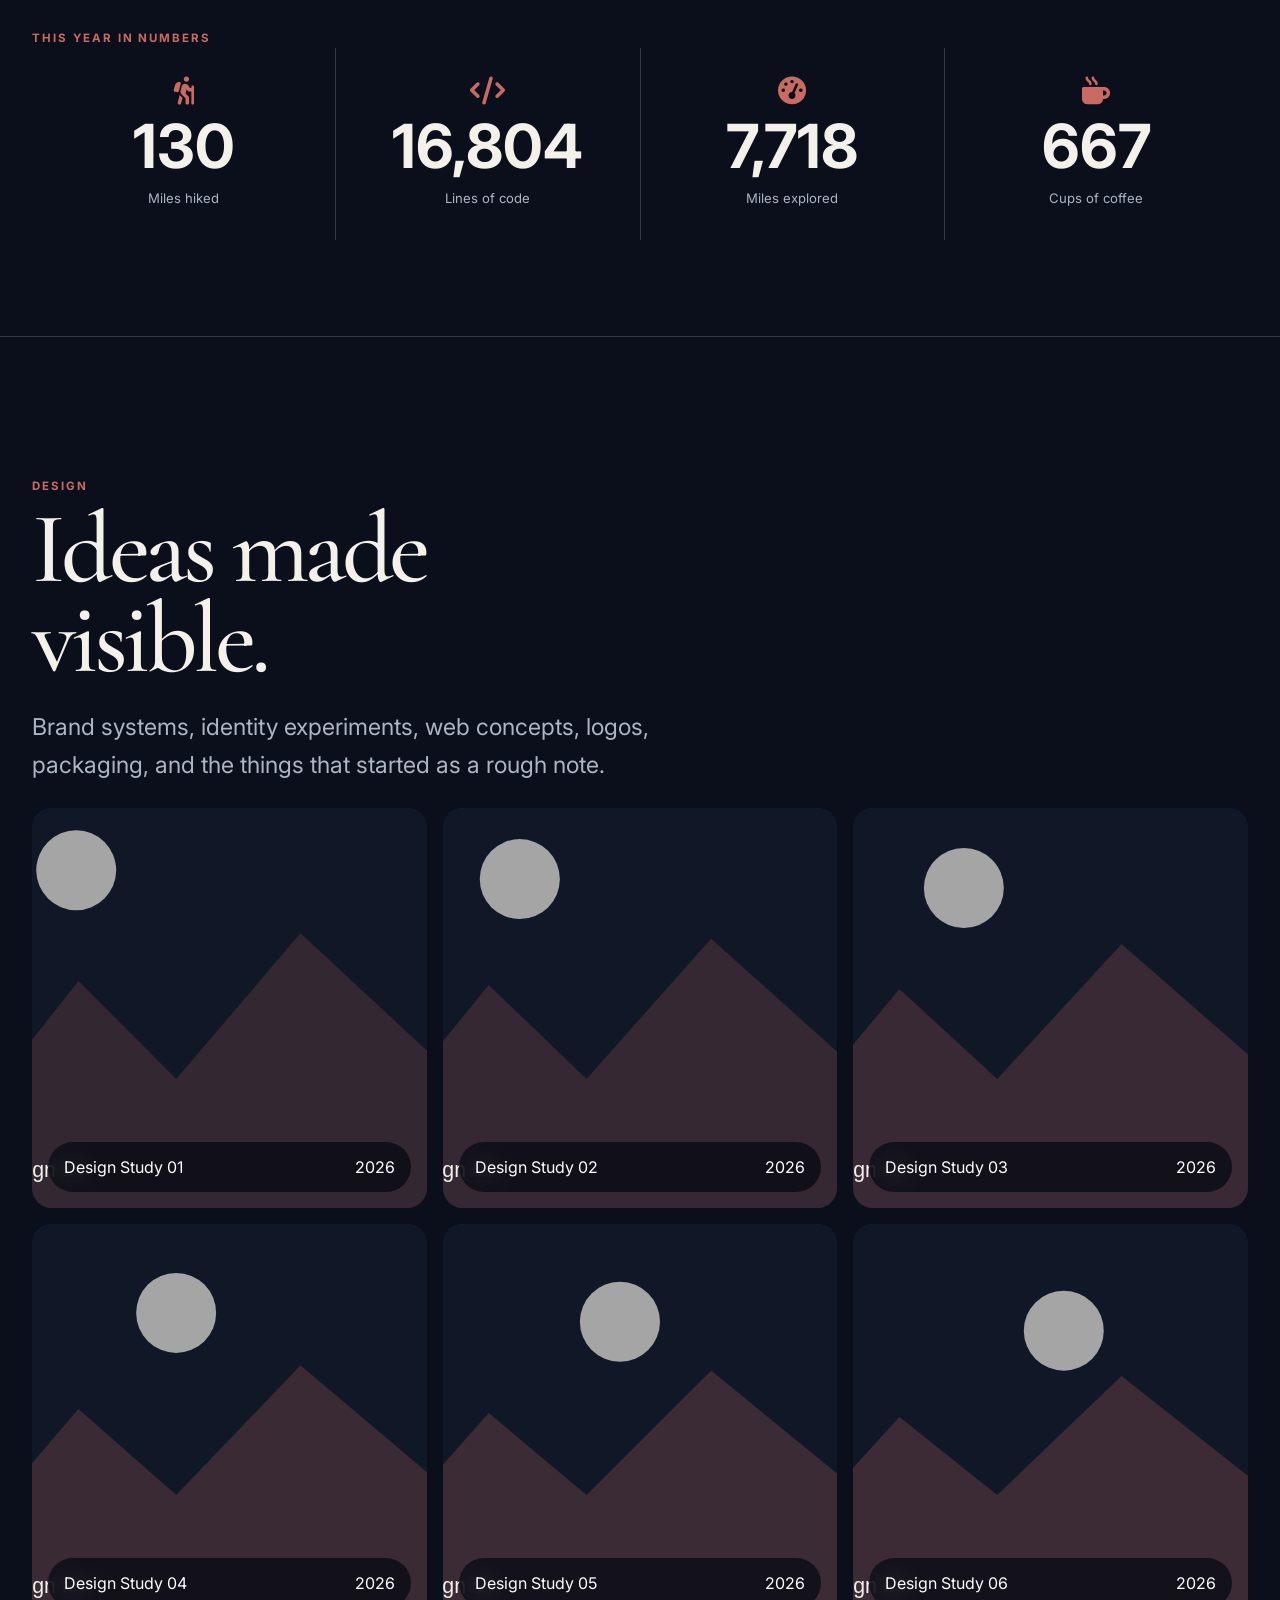
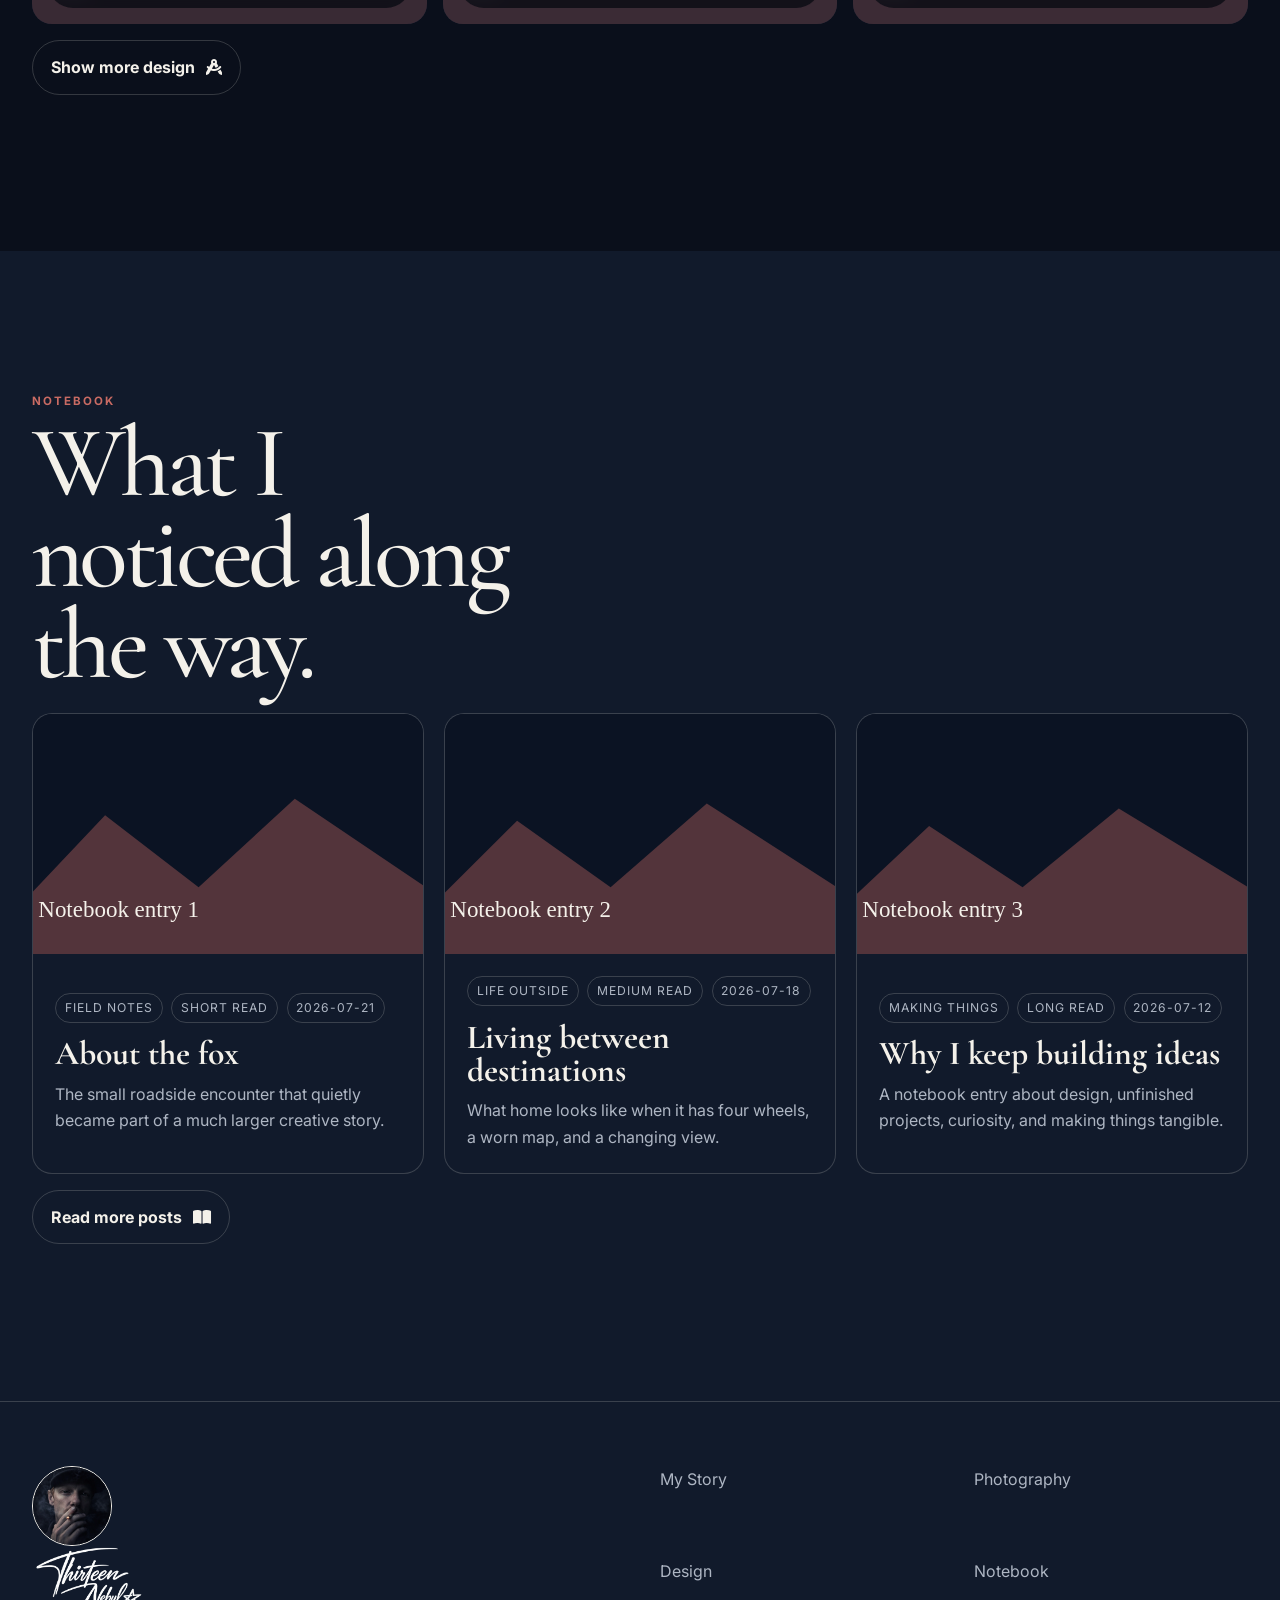
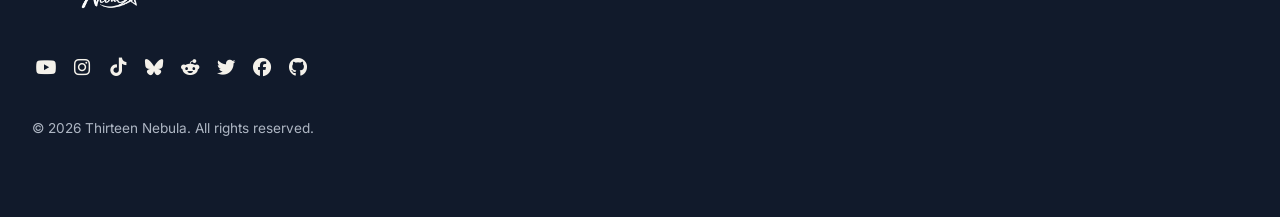
==== commit acfe4b33: "Fix HTML structure and update design section" ====
--- a/index.html
+++ b/index.html
@@ -16,7 +16,7 @@
         <img class="hero__media" src="img/hero.jpg" alt="Mountain landscape placeholder">
         <div class="shell hero__copy">
           <p class="eyebrow">Autism • ADHD • Tourette's</p>
-          <!-- h1 class="display">Thirteen Nebula</h1 --><img src="img/signature-h.png" alt="Thirteen Nebula signature">
+          <img class="signature-h" src="img/signature-h.png" alt="Thirteen Nebula signature">
           <p class="lede">Stories, photographs, designs, and field notes from a life spent building strange ideas and taking the long road.</p>
         </div>
       </section>
@@ -113,9 +113,106 @@
           </div>
         </div>
       </section>
-<section class="section" id="design"><div class="shell"><p class="eyebrow">Design</p><h2 class="section-title">Ideas made visible.</h2><p class="lede">Brand systems, identity experiments, web concepts, logos, packaging, and the things that started as a rough note.</p><div class="gallery-grid"><article class="media-card"><img src="img/design/design-01.svg" alt="Replace with recent design 1" loading="lazy"><div class="media-card__label"><span>Design Study 01</span><span>2026</span></div></article><article class="media-card"><img src="img/design/design-02.svg" alt="Replace with recent design 2" loading="lazy"><div class="media-card__label"><span>Design Study 02</span><span>2026</span></div></article><article class="media-card"><img src="img/design/design-03.svg" alt="Replace with recent design 3" loading="lazy"><div class="media-card__label"><span>Design Study 03</span><span>2026</span></div></article><article class="media-card"><img src="img/design/design-04.svg" alt="Replace with recent design 4" loading="lazy"><div class="media-card__label"><span>Design Study 04</span><span>2026</span></div></article><article class="media-card"><img src="img/design/design-05.svg" alt="Replace with recent design 5" loading="lazy"><div class="media-card__label"><span>Design Study 05</span><span>2026</span></div></article><article class="media-card"><img src="img/design/design-06.svg" alt="Replace with recent design 6" loading="lazy"><div class="media-card__label"><span>Design Study 06</span><span>2026</span></div></article></div><p><a class="button" href="design.html">Show more design <i class="fa-solid fa-compass-drafting"></i></a></p></div></section>
-<section class="section section--surface" id="notebook"><div class="shell"><p class="eyebrow">Notebook</p><h2 class="section-title">What I noticed along the way.</h2><div class="post-grid"><a class="post-card" data-post-card data-date="2026-07-21" data-category="Field Notes" data-length="short" data-title="About the fox" data-content="The small roadside encounter that quietly became part of a much larger creative story." href="2026-07-21-About-the-fox.html"><img src="img/blog/blog-01.svg" alt="About the fox" loading="lazy"><div class="post-card__body"><div class="post-meta"><span>Field Notes</span><span>Short read</span><span>2026-07-21</span></div><h3>About the fox</h3><p>The small roadside encounter that quietly became part of a much larger creative story.</p></div></a><a class="post-card" data-post-card data-date="2026-07-18" data-category="Life Outside" data-length="medium" data-title="Living between destinations" data-content="What home looks like when it has four wheels, a worn map, and a changing view." href="2026-07-18-Living-between-destinations.html"><img src="img/blog/blog-02.svg" alt="Living between destinations" loading="lazy"><div class="post-card__body"><div class="post-meta"><span>Life Outside</span><span>Medium read</span><span>2026-07-18</span></div><h3>Living between destinations</h3><p>What home looks like when it has four wheels, a worn map, and a changing view.</p></div></a><a class="post-card" data-post-card data-date="2026-07-12" data-category="Making Things" data-length="long" data-title="Why I keep building ideas" data-content="A notebook entry about design, unfinished projects, curiosity, and making things tangible." href="2026-07-12-Why-I-keep-building-ideas.html"><img src="img/blog/blog-03.svg" alt="Why I keep building ideas" loading="lazy"><div class="post-card__body"><div class="post-meta"><span>Making Things</span><span>Long read</span><span>2026-07-12</span></div><h3>Why I keep building ideas</h3><p>A notebook entry about design, unfinished projects, curiosity, and making things tangible.</p></div></a></div><p><a class="button" href="blog.html">Read more posts <i class="fa-solid fa-book-open"></i></a></p></div></section></main>
+      <section class="section" id="design">
+        <div class="shell">
+          <p class="eyebrow">Design</p>
+          <h2 class="section-title">Ideas made visible.</h2>
+          <p class="lede">Brand systems, identity experiments, web concepts, logos, packaging, and the things that started as a rough note.</p>
+          <div class="gallery-grid">
+            <article class="media-card">
+              <img src="img/design/design-01.svg" alt="Replace with recent design 1" loading="lazy">
+              <div class="media-card__label">
+                <span>Design Study 01</span>
+                <span>2026</span>
+              </div>
+            </article>
+            <article class="media-card">
+              <img src="img/design/design-02.svg" alt="Replace with recent design 2" loading="lazy">
+              <div class="media-card__label">
+                <span>Design Study 02</span>
+                <span>2026</span>
+              </div>
+            </article>
+            <article class="media-card">
+              <img src="img/design/design-03.svg" alt="Replace with recent design 3" loading="lazy">
+              <div class="media-card__label">
+                <span>Design Study 03</span>
+                <span>2026</span>
+              </div>
+            </article>
+            <article class="media-card">
+              <img src="img/design/design-04.svg" alt="Replace with recent design 4" loading="lazy">
+              <div class="media-card__label">
+                <span>Design Study 04</span>
+                <span>2026</span>
+              </div>
+            </article>
+            <article class="media-card">
+              <img src="img/design/design-05.svg" alt="Replace with recent design 5" loading="lazy">
+              <div class="media-card__label">
+                <span>Design Study 05</span>
+                <span>2026</span>
+              </div>
+            </article>
+            <article class="media-card">
+              <img src="img/design/design-06.svg" alt="Replace with recent design 6" loading="lazy">
+              <div class="media-card__label">
+                <span>Design Study 06</span>
+                <span>2026</span>
+              </div>
+            </article>
+          </div>
+          <p><a class="button" href="design.html">Show more design <i class="fa-solid fa-compass-drafting"></i></a></p>
+        </div>
+      </section>
+      <section class="section section--surface" id="notebook">
+        <div class="shell">
+          <p class="eyebrow">Notebook</p>
+          <h2 class="section-title">What I noticed along the way.</h2>
+          <div class="post-grid">
+            <a class="post-card" data-post-card data-date="2026-07-21" data-category="Field Notes" data-length="short" data-title="About the fox" data-content="The small roadside encounter that quietly became part of a much larger creative story." href="2026-07-21-About-the-fox.html">
+              <img src="img/blog/blog-01.svg" alt="About the fox" loading="lazy">
+              <div class="post-card__body">
+                <div class="post-meta">
+                  <span>Field Notes</span>
+                  <span>Short read</span>
+                  <span>2026-07-21</span>
+                </div>
+                <h3>About the fox</h3>
+                <p>The small roadside encounter that quietly became part of a much larger creative story.</p>
+              </div>
+            </a>
+            <a class="post-card" data-post-card data-date="2026-07-18" data-category="Life Outside" data-length="medium" data-title="Living between destinations" data-content="What home looks like when it has four wheels, a worn map, and a changing view." href="2026-07-18-Living-between-destinations.html">
+              <img src="img/blog/blog-02.svg" alt="Living between destinations" loading="lazy">
+              <div class="post-card__body">
+                <div class="post-meta">
+                  <span>Life Outside</span>
+                  <span>Medium read</span>
+                  <span>2026-07-18</span>
+                </div>
+                <h3>Living between destinations</h3>
+                <p>What home looks like when it has four wheels, a worn map, and a changing view.</p>
+              </div>
+            </a>
+            <a class="post-card" data-post-card data-date="2026-07-12" data-category="Making Things" data-length="long" data-title="Why I keep building ideas" data-content="A notebook entry about design, unfinished projects, curiosity, and making things tangible." href="2026-07-12-Why-I-keep-building-ideas.html">
+              <img src="img/blog/blog-03.svg" alt="Why I keep building ideas" loading="lazy">
+              <div class="post-card__body">
+                <div class="post-meta">
+                  <span>Making Things</span>
+                  <span>Long read</span>
+                  <span>2026-07-12</span>
+                </div>
+                <h3>Why I keep building ideas</h3>
+                <p>A notebook entry about design, unfinished projects, curiosity, and making things tangible.</p>
+              </div>
+            </a>
+          </div>
+          <p><a class="button" href="blog.html">Read more posts <i class="fa-solid fa-book-open"></i></a></p>
+        </div>
+      </section>
+    </main>
     
-<div data-include="includes/footer.htm"></div>
+    <div data-include="includes/footer.htm"></div>
+    
   </body>
 </html>
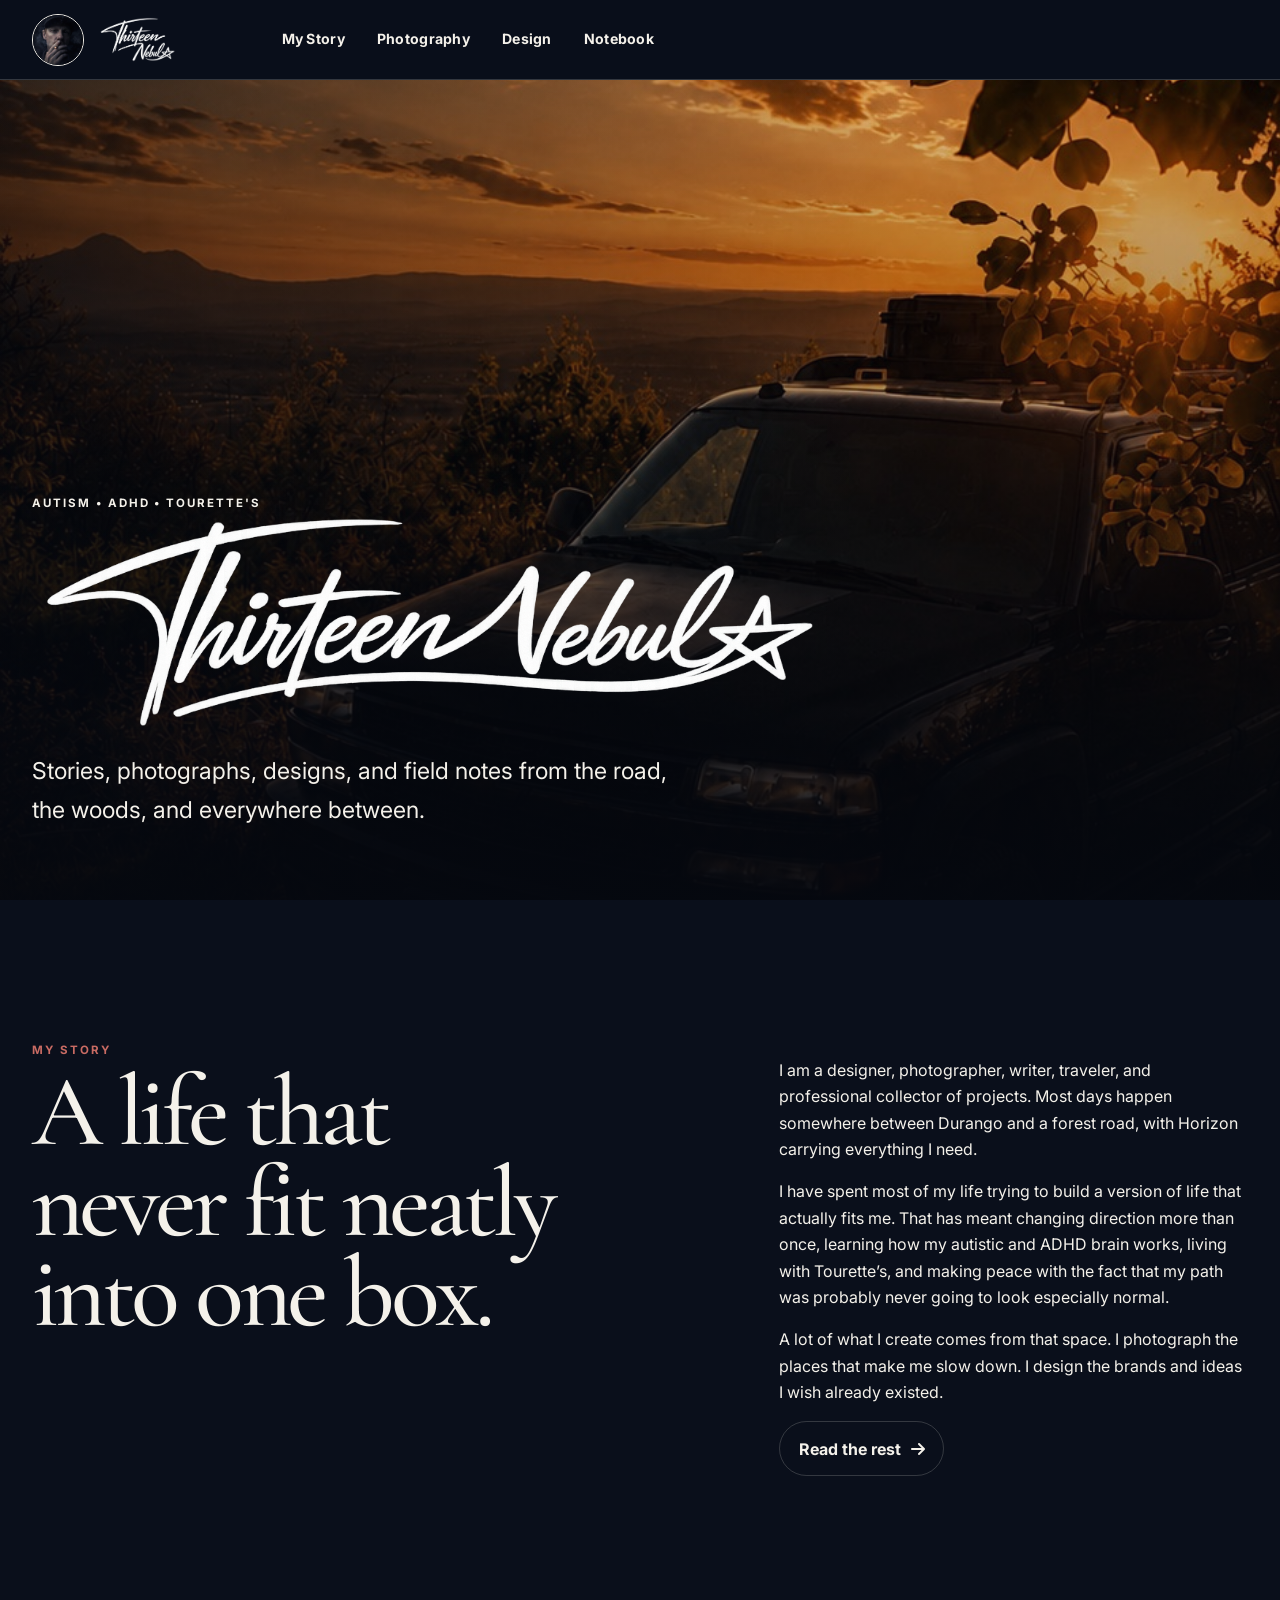
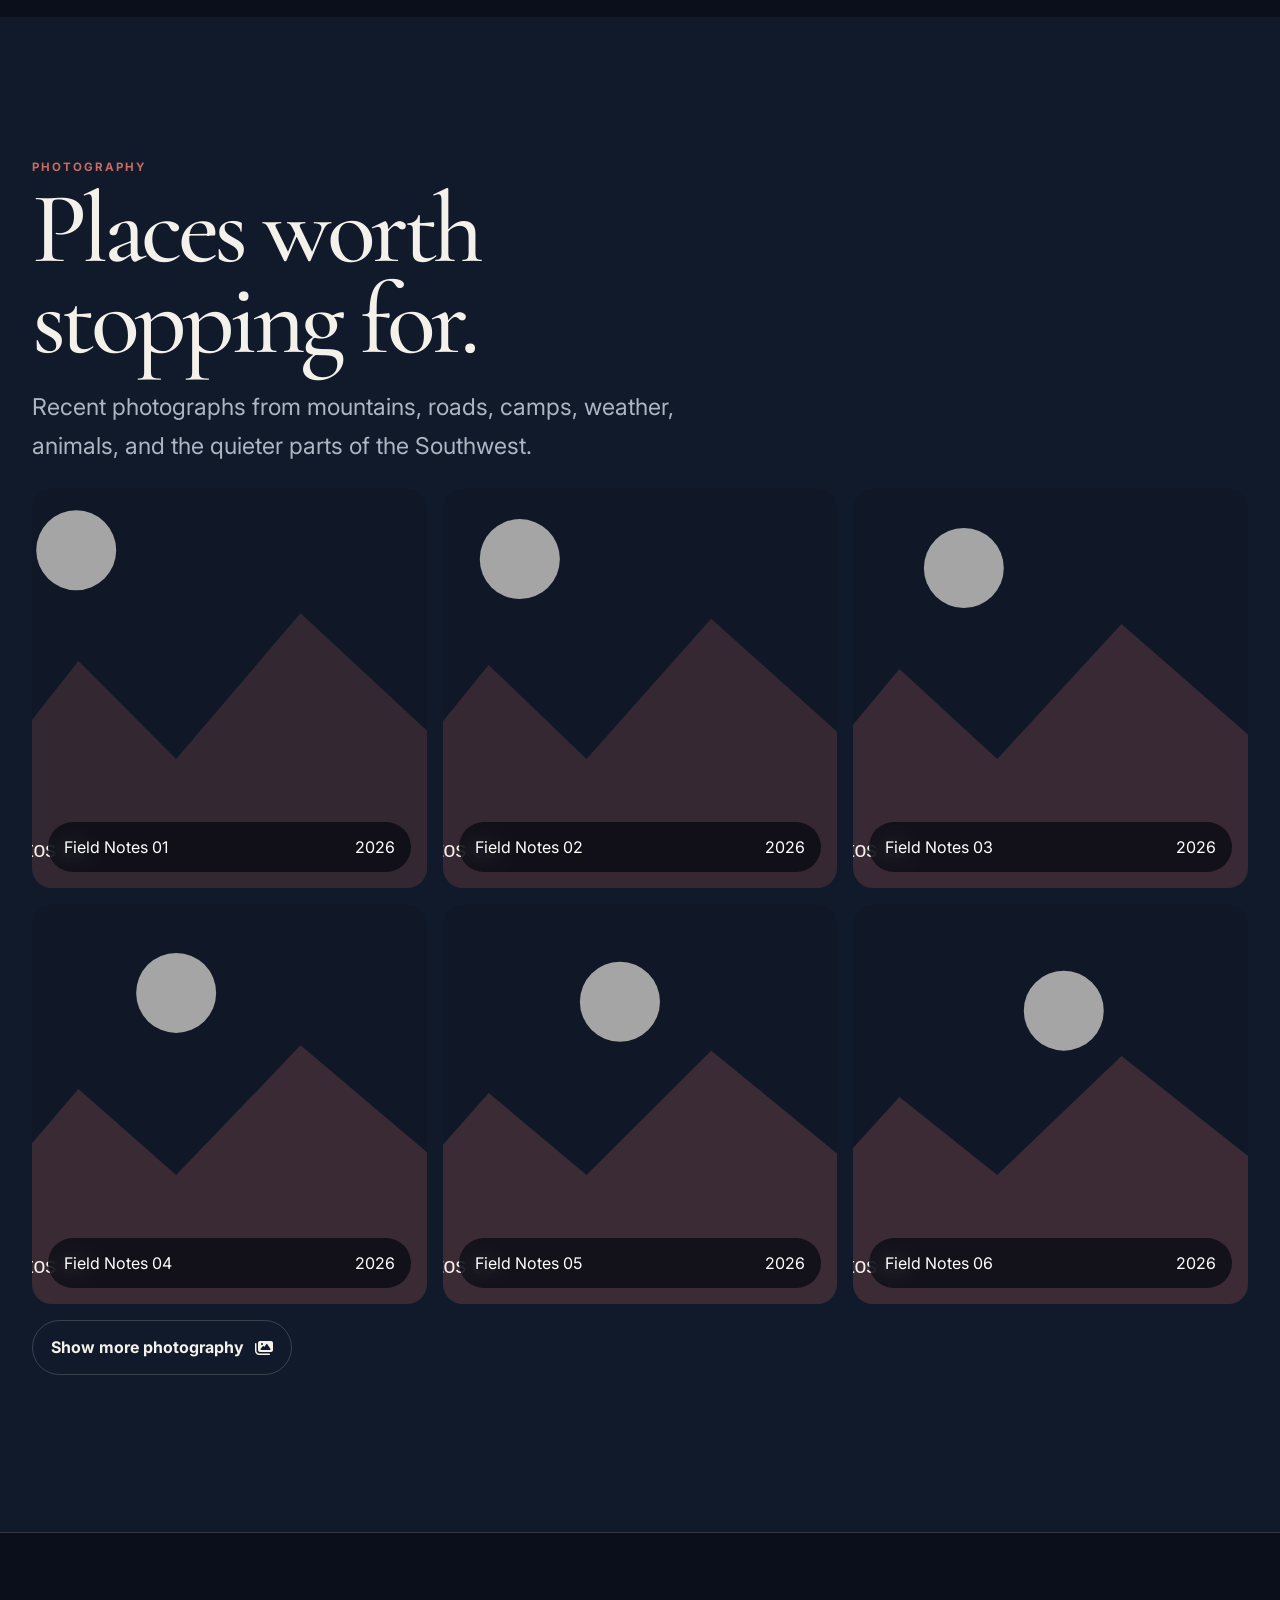
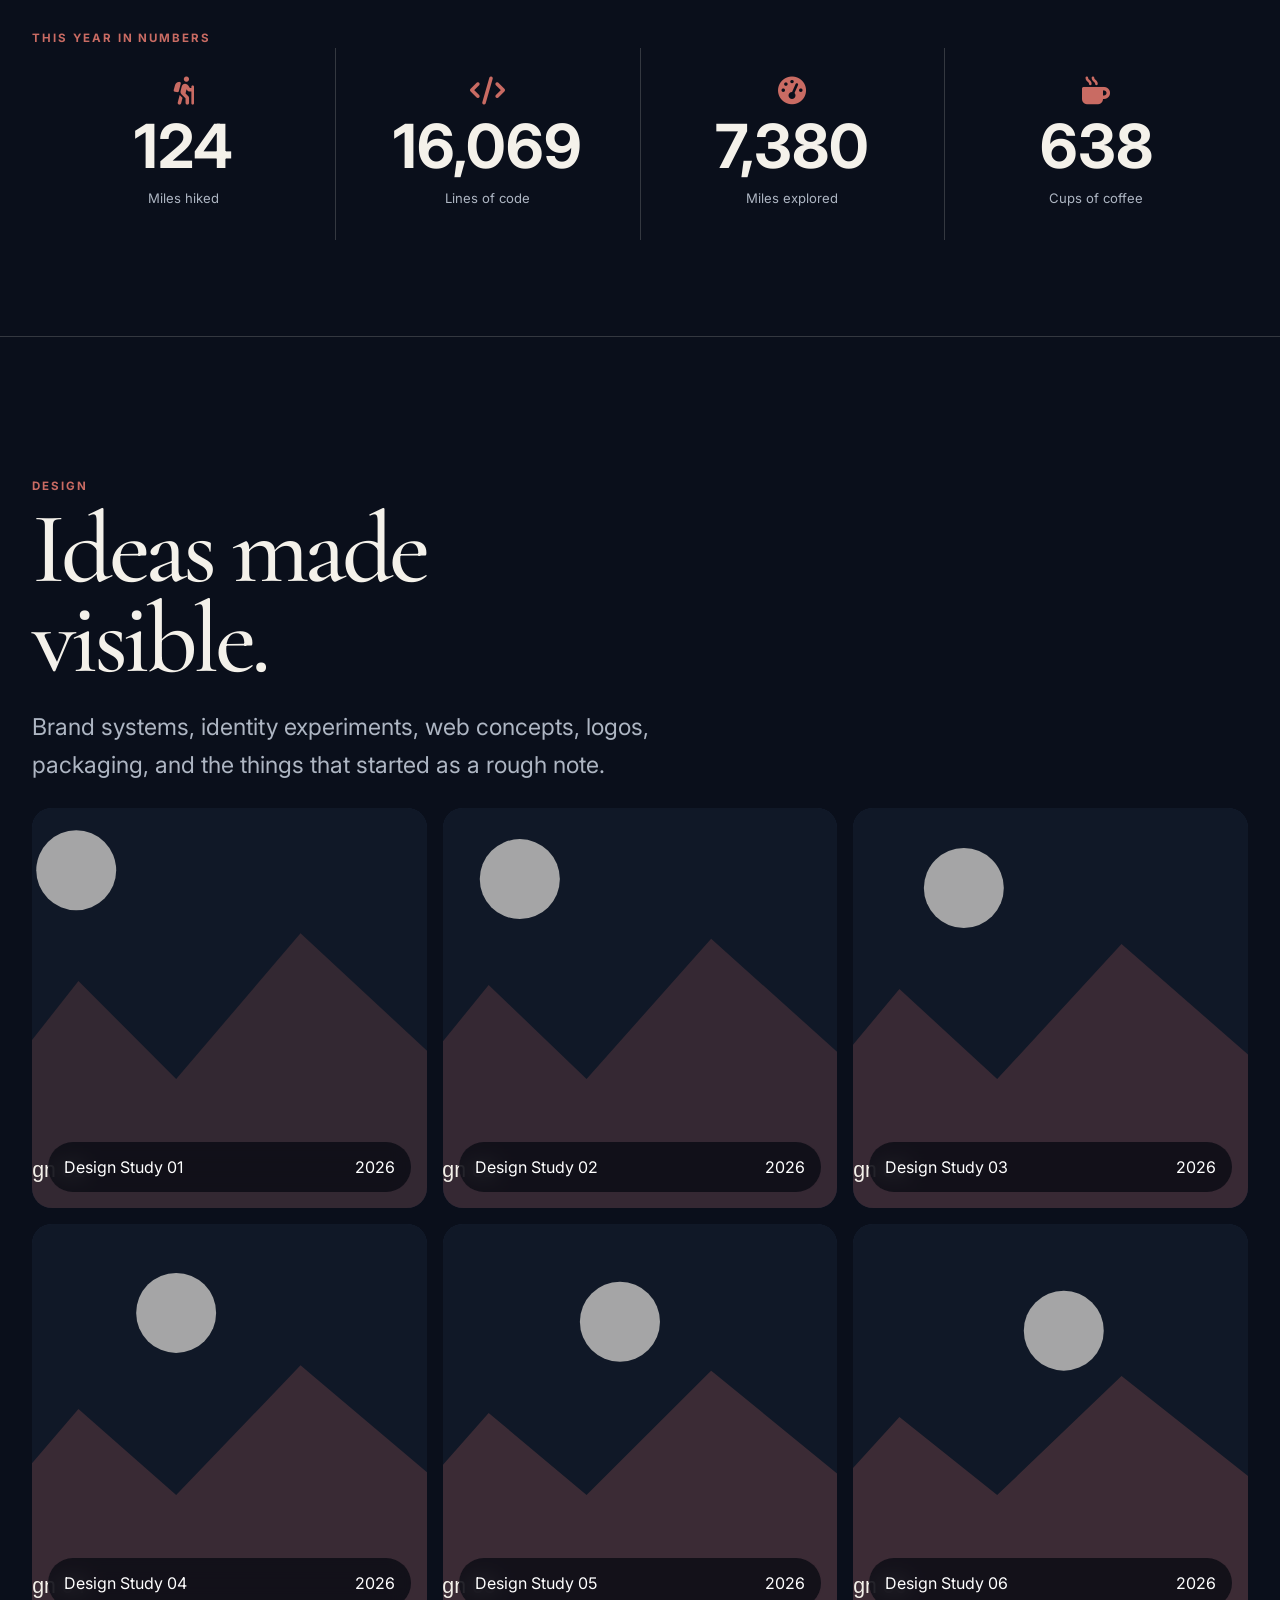
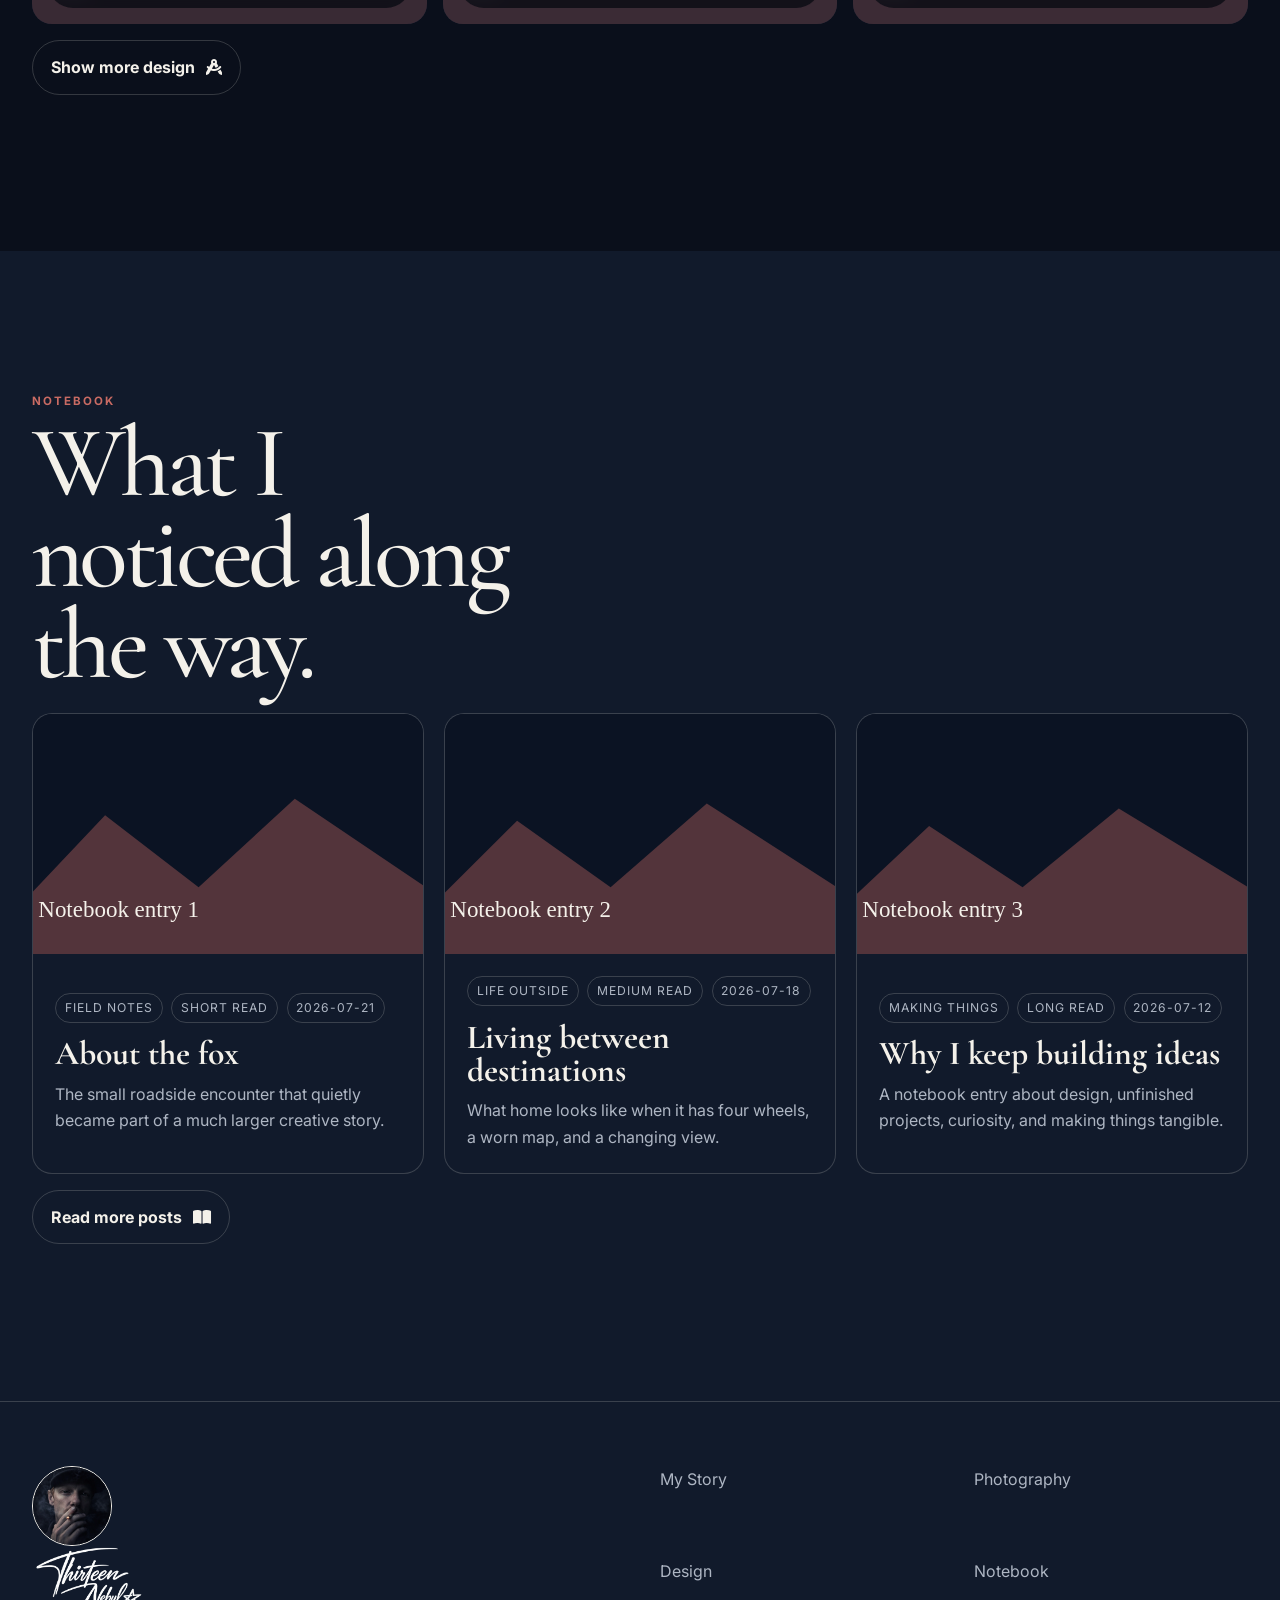
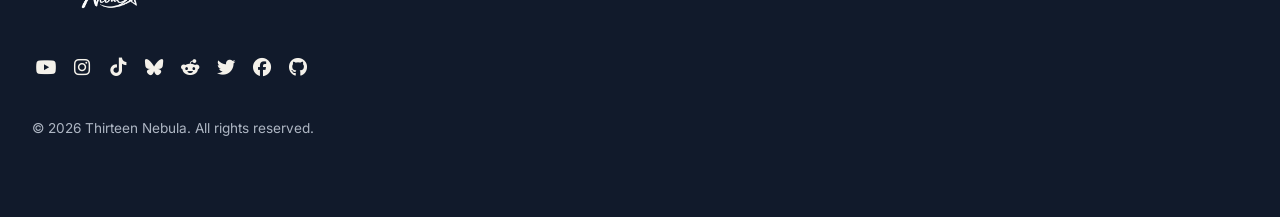
==== commit 3772f5bc: "Update lede paragraph text in index.html" ====
--- a/index.html
+++ b/index.html
@@ -17,7 +17,7 @@
         <div class="shell hero__copy">
           <p class="eyebrow">Autism • ADHD • Tourette's</p>
           <img class="signature-h" src="img/signature-h.png" alt="Thirteen Nebula signature">
-          <p class="lede">Stories, photographs, designs, and field notes from a life spent building strange ideas and taking the long road.</p>
+          <p class="lede">Stories, photographs, designs, and field notes from the road, the woods, and everywhere between.</p>
         </div>
       </section>
       <section class="section" id="story">
--- a/css/styles.css
+++ b/css/styles.css
@@ -31,6 +31,7 @@
 .skip-link{position:fixed;left:1rem;top:-4rem;z-index:1000;background:var(--accent);padding:.75rem 1rem;border-radius:999px}
 .skip-link:focus{top:1rem}
 .eyebrow{margin:0;color:var(--accent);font-size:.72rem;font-weight:700;letter-spacing:.17em;text-transform:uppercase}
+.signature-h{width:80vw;height:auto;margin:0;}
 .display{margin:.4rem 0;font-family:'Cormorant Garamond',Georgia,serif;font-size:clamp(4.5rem,15vw,10rem);font-weight:500;line-height:.82;letter-spacing:-.055em}
 .section-title{max-width:11ch;margin:.45rem 0 1.4rem;font-family:'Cormorant Garamond',Georgia,serif;font-size:clamp(3rem,8vw,6.3rem);font-weight:500;line-height:.9;letter-spacing:-.045em}
 .lede{max-width:42rem;font-size:clamp(1.1rem,2.4vw,1.45rem);color:var(--muted)}
@@ -210,7 +211,7 @@
     backdrop-filter:blur(18px);
     -webkit-backdrop-filter:blur(18px);
   }
-
+  .signature-h{max-width:800px;}
   .menu-toggle,
   .nav-close{
     display:none;
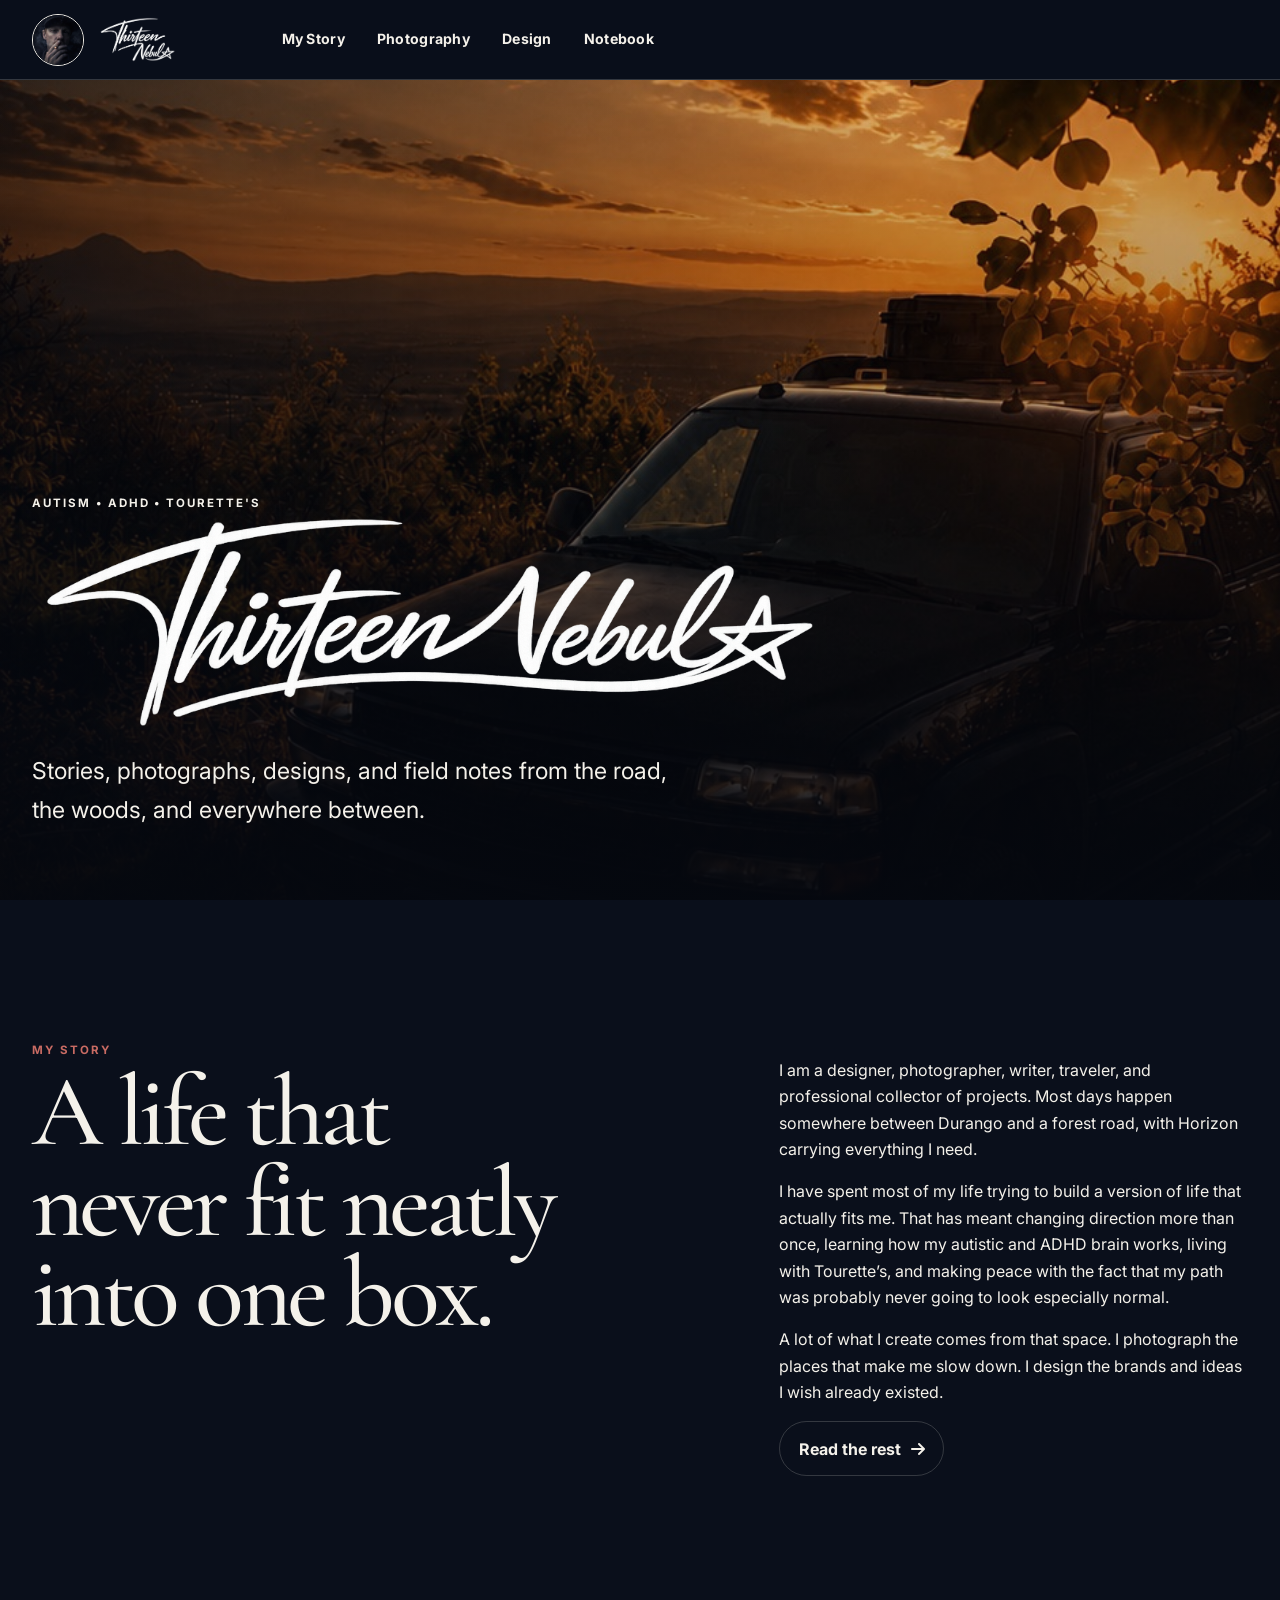
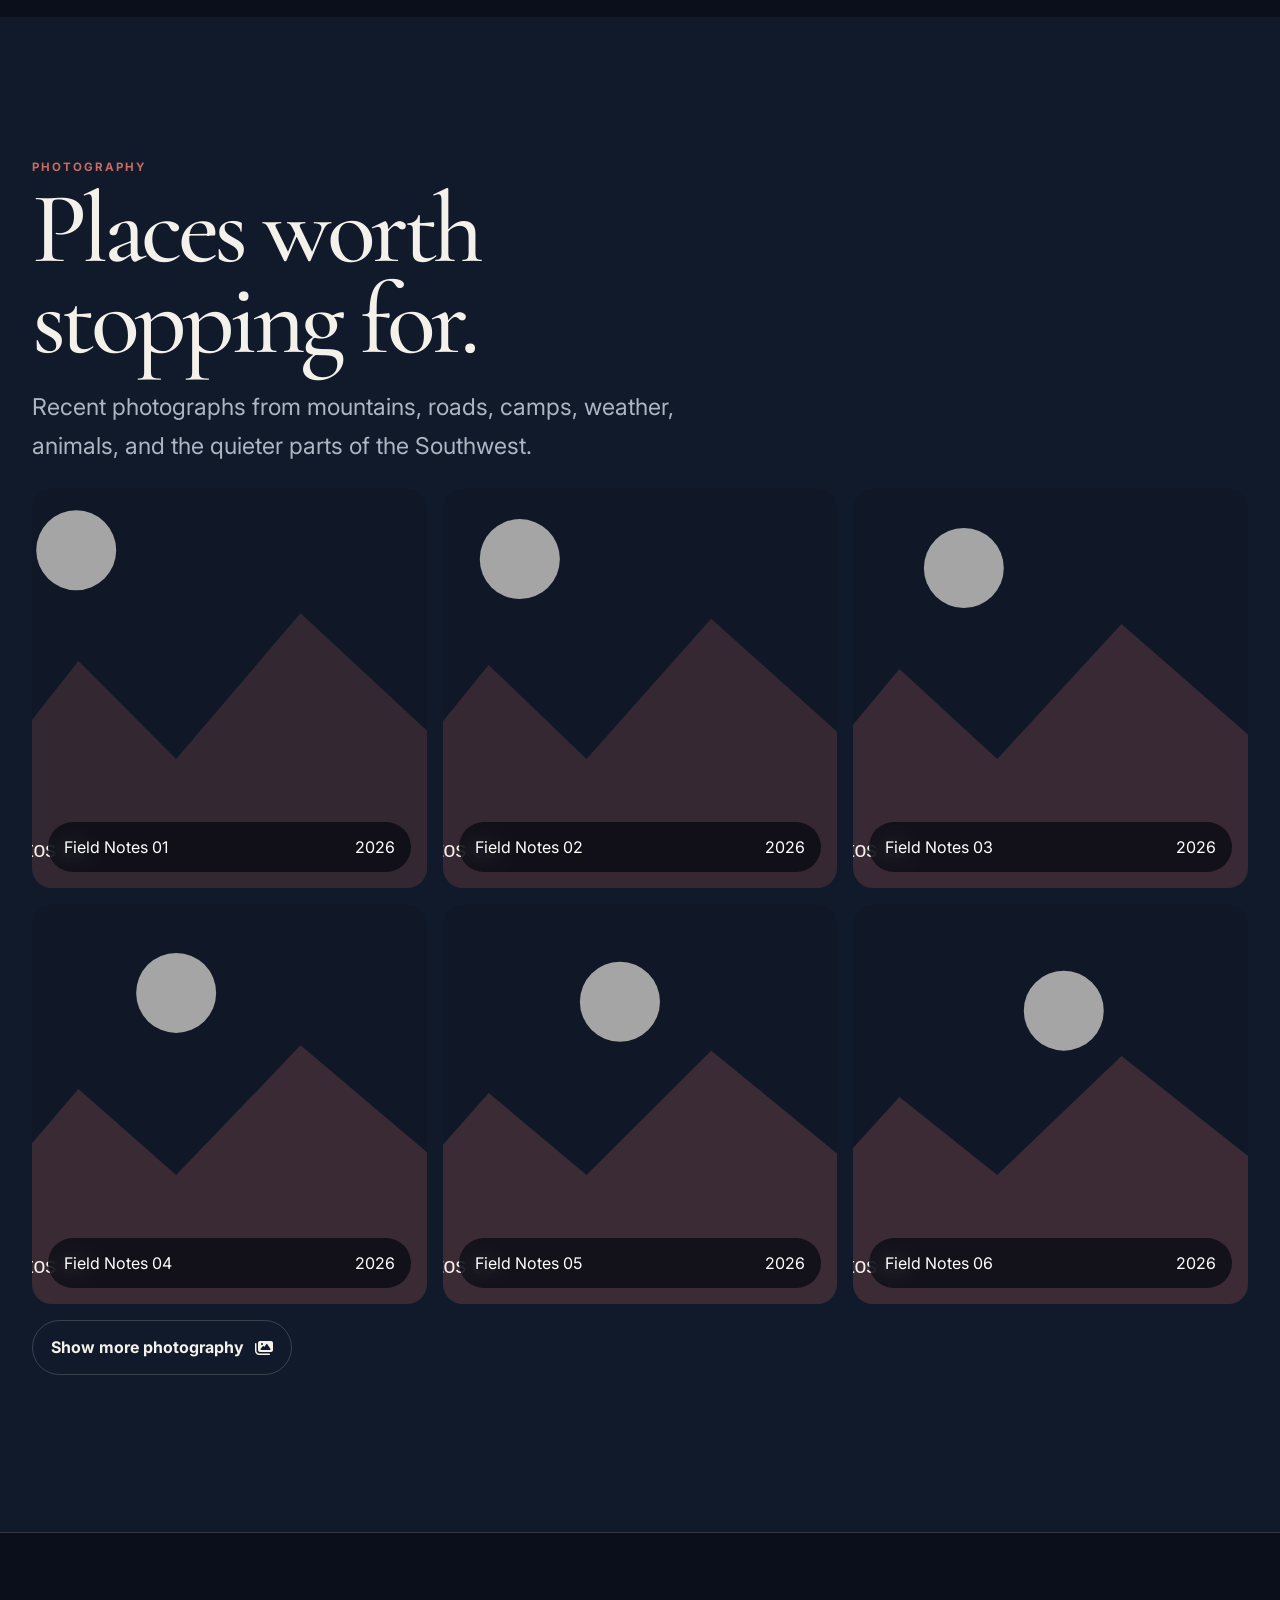
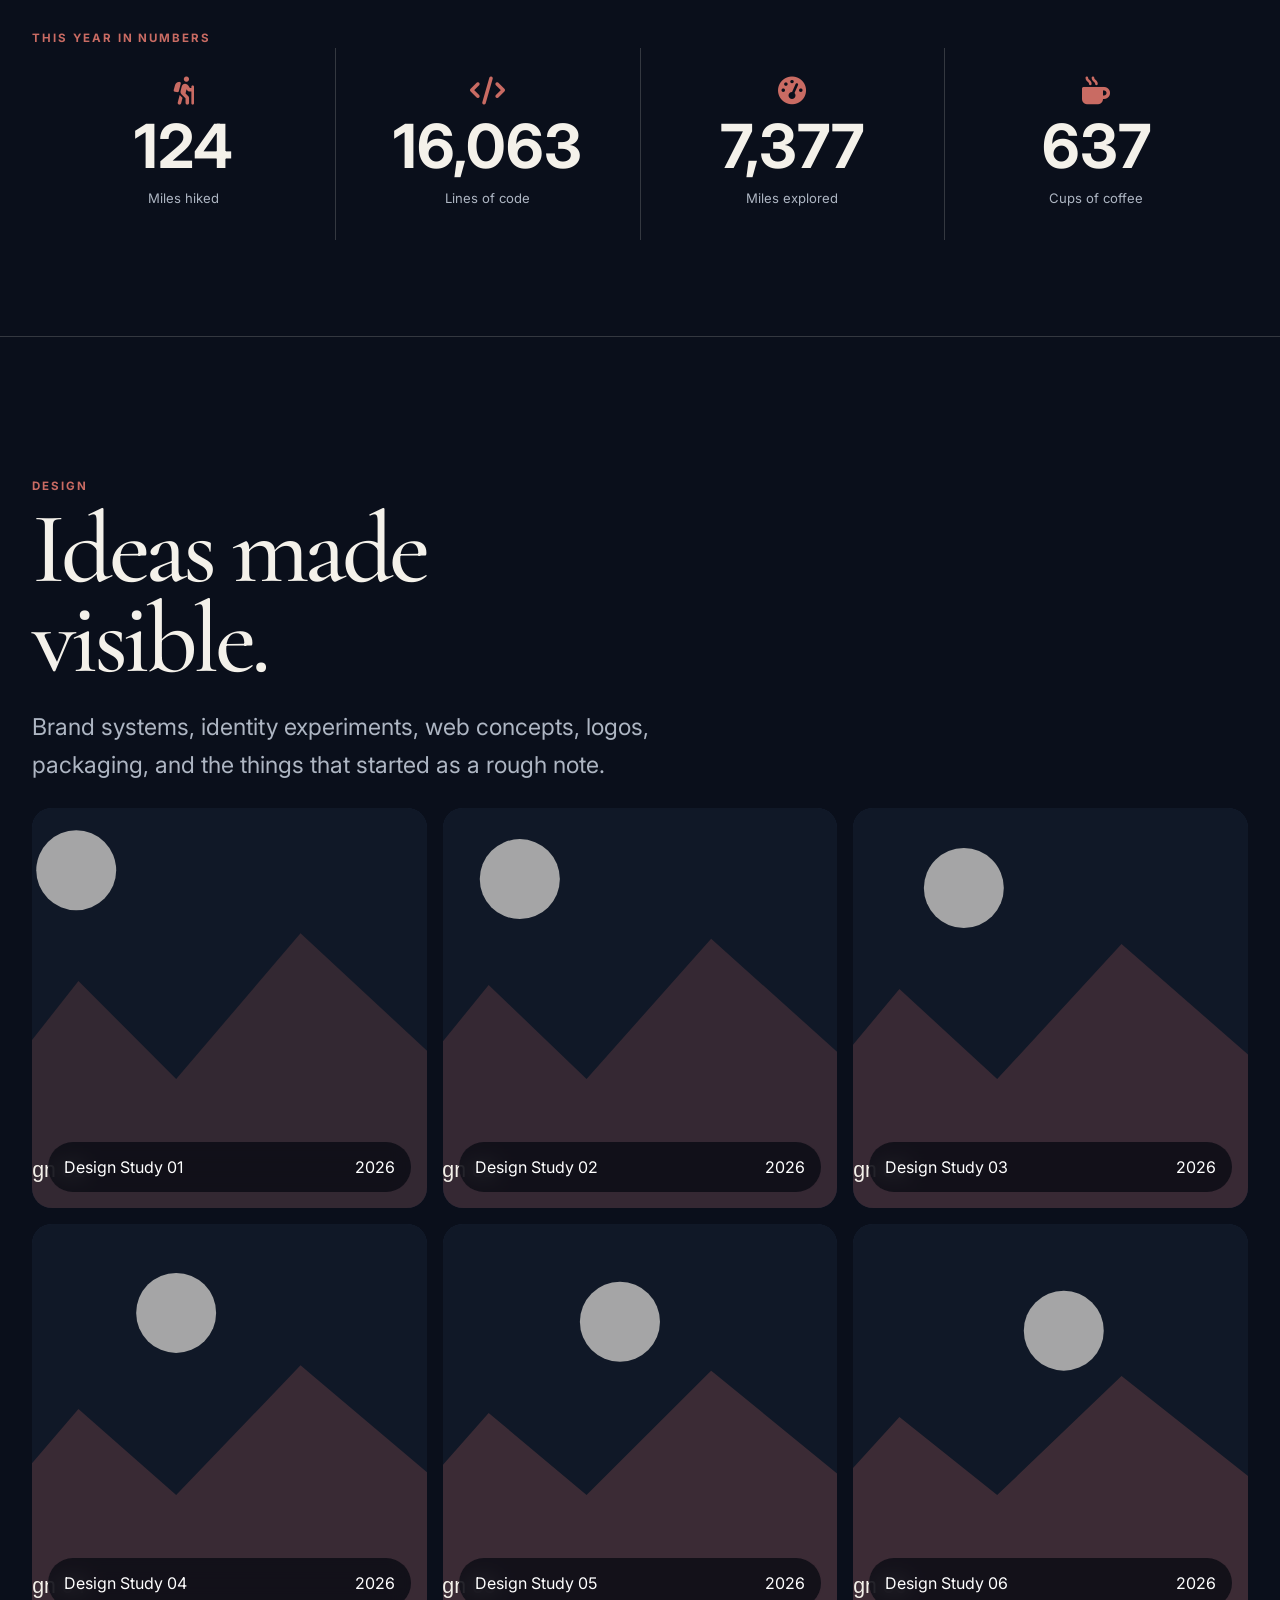
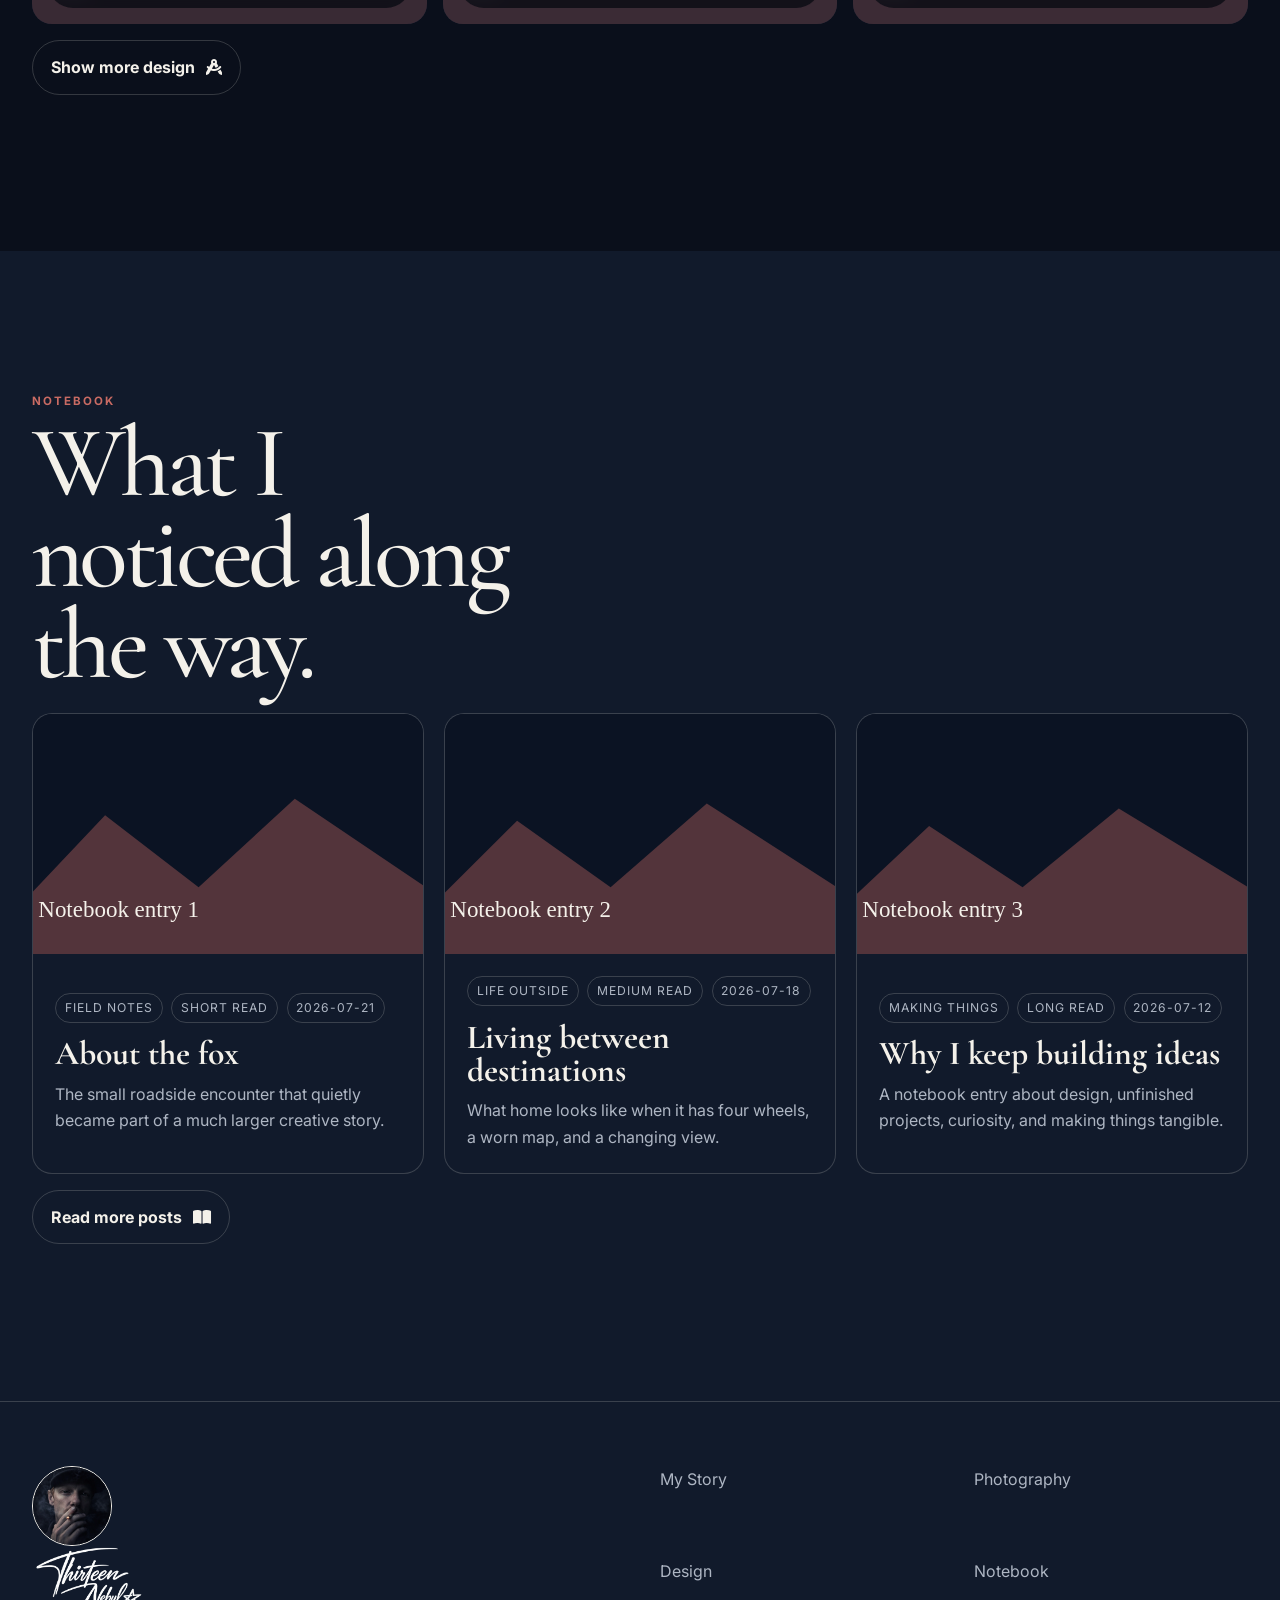
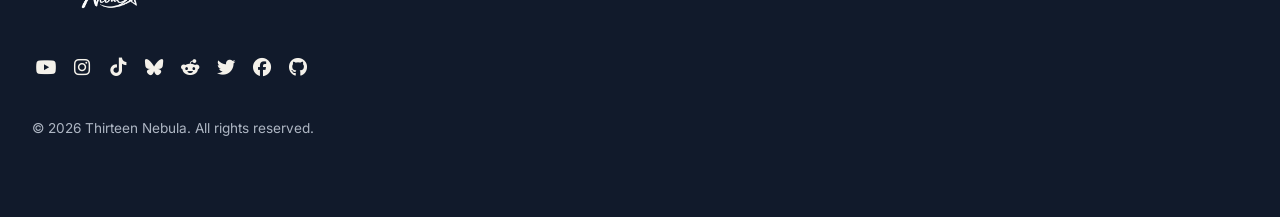
==== commit 3a40721c: "Add photography-parallax class to photography section" ====
--- a/index.html
+++ b/index.html
@@ -34,7 +34,7 @@
           </div>
         </div>
       </section>
-      <section class="section section--surface" id="photography">
+      <section class="section section--surface photography-parallax" id="photography">
         <div class="shell">
           <p class="eyebrow">Photography</p>
           <h2 class="section-title">Places worth stopping for.</h2>
--- a/css/styles.css
+++ b/css/styles.css
@@ -146,7 +146,74 @@
 .post-meta span{padding:.25rem .55rem;border:1px solid var(--line);border-radius:999px}
 .post-card h3{margin:0 0 .6rem;font-family:'Cormorant Garamond',Georgia,serif;font-size:2.1rem;line-height:1}
 .post-card p{margin:0;color:var(--muted)}
-.page-hero{padding-block:clamp(9rem,16vw,13rem) clamp(4rem,8vw,7rem);border-bottom:1px solid var(--line)}
+.post-signoff {
+  display: flex;
+  align-items: center;
+  gap: 0.35rem;
+  margin-top: -1.25rem;
+}
+.post-signoff i {
+  flex: 0 0 auto;
+  font-size: 1.25rem;
+}
+.article-body .post-signature {
+  width: min(13rem, 45vw);
+  margin: 0;
+  border-radius: 0;
+}
+.page-hero {
+  position: relative;
+  isolation: isolate;
+  min-height: 100svh;
+  display: grid;
+  align-items: end;
+  overflow: hidden;
+  border-bottom: 1px solid var(--line);
+}
+.page-hero__media {
+  position: absolute;
+  inset: 0;
+  z-index: -2;
+  width: 100%;
+  height: 100%;
+  object-fit: cover;
+  object-position: center;
+}
+
+.page-hero::after {
+  content: "";
+  position: absolute;
+  inset: 0;
+  z-index: -1;
+
+  background:
+    linear-gradient(
+      to top,
+      rgba(5, 8, 15, 0.96) 0%,
+      rgba(5, 8, 15, 0.38) 55%,
+      rgba(5, 8, 15, 0.12) 100%
+    ),
+    linear-gradient(
+      to right,
+      rgba(5, 8, 15, 0.58),
+      transparent 70%
+    );
+}
+
+.page-hero__copy {
+  padding-block: 9rem 3rem;
+}
+
+.page-hero .eyebrow,
+.page-hero .display,
+.page-hero .lede {
+  color: #f4f1ea;
+}
+
+.page-hero .lede {
+  max-width: 42rem;
+  color: #e1e5eb;
+}
 .filters{display:grid;gap:1rem;margin:2rem 0 3rem;padding:1.25rem;border:1px solid var(--line);border-radius:var(--radius);background:var(--surface)}
 .field{display:grid;gap:.4rem}
 .field label{font-size:.78rem;font-weight:700;text-transform:uppercase;letter-spacing:.08em;color:var(--muted)}
@@ -216,7 +283,6 @@
   .nav-close{
     display:none;
   }
-
   .nav-panel{
     position:static;
     inset:auto;
@@ -232,23 +298,19 @@
     overflow:visible;
     background:transparent;
   }
-
   .nav-brand{
     display:flex;
     align-items:center;
     gap:.85rem;
     min-width:max-content;
   }
-
   .nav-brand__profile{
     width:3.25rem;
   }
-
   .nav-brand__signature{
     width:9.5rem;
     max-height:2.8rem;
   }
-
   .nav-links{
     display:flex;
     align-items:center;
@@ -256,7 +318,6 @@
     gap:clamp(1rem,2.5vw,2.25rem);
     margin:0;
   }
-
   .nav-links a{
     font-family:Inter,Arial,sans-serif;
     font-size:.88rem;
@@ -264,29 +325,26 @@
     letter-spacing:.02em;
     white-space:nowrap;
   }
-
   .nav-actions{
     align-items:center;
     flex-direction:row;
     margin:0;
   }
-
   .nav-actions .socials{
     display:none;
   }
-
   .shell{
     width:min(100% - 4rem,78rem);
   }
-
   .hero{
     min-height:calc(100svh - var(--nav-h));
   }
-
   .hero__copy{
     padding-left:0;
   }
-
+  .page-hero {
+    min-height: calc(100svh - var(--nav-h));
+  }
   .footer-grid{
     grid-template-columns:1fr 1fr;
   }
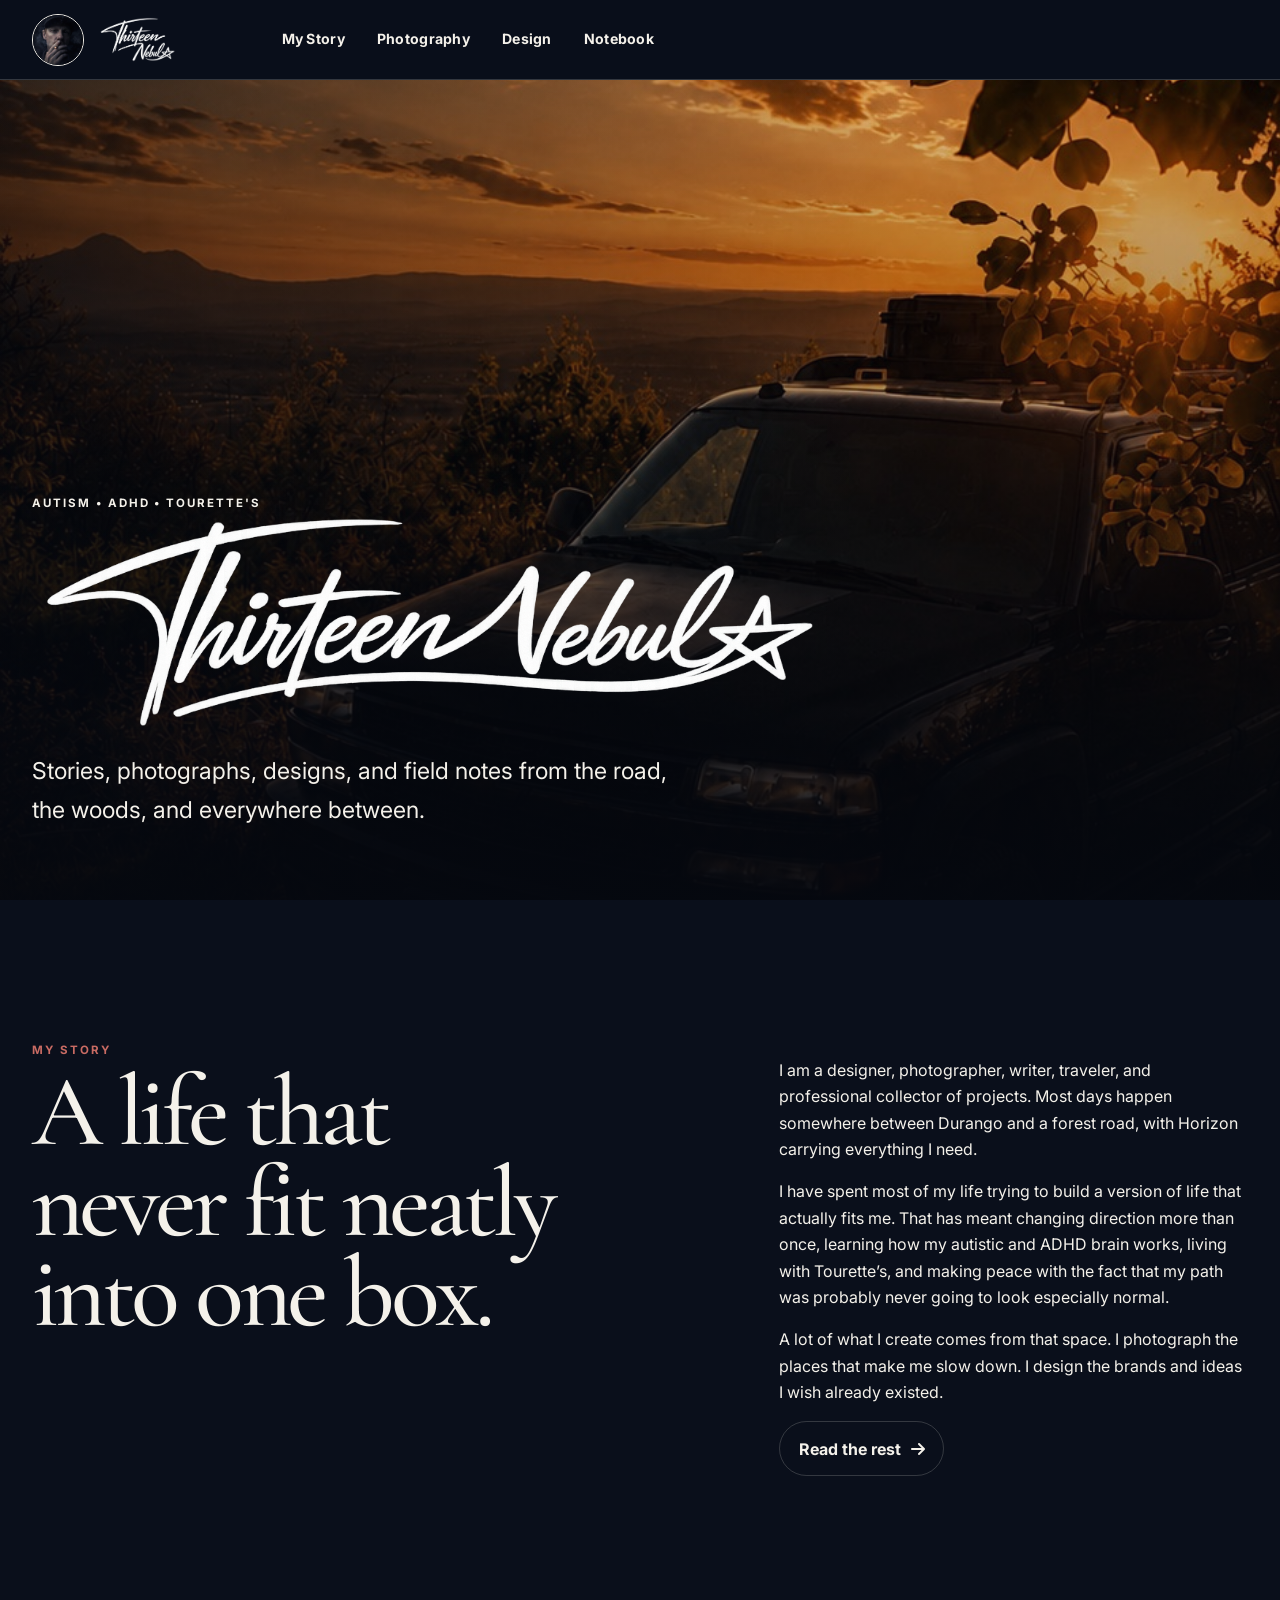
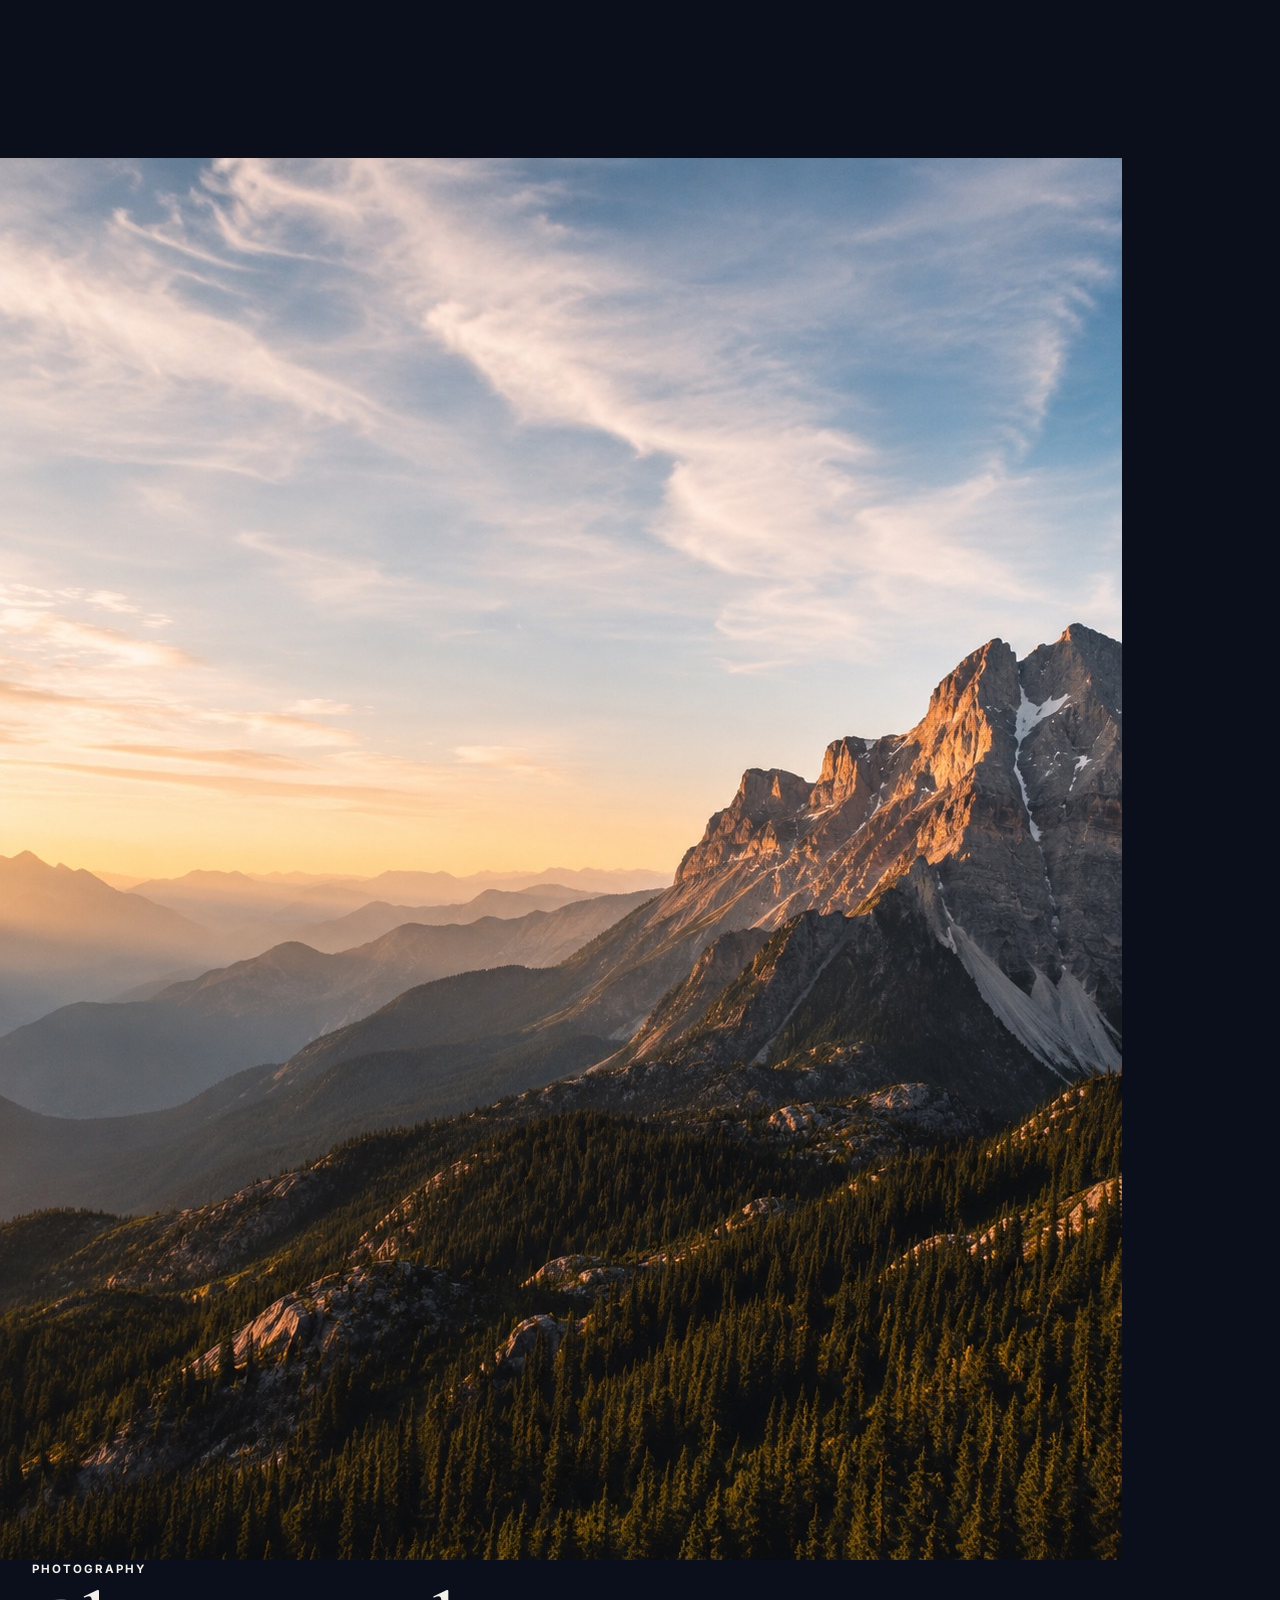
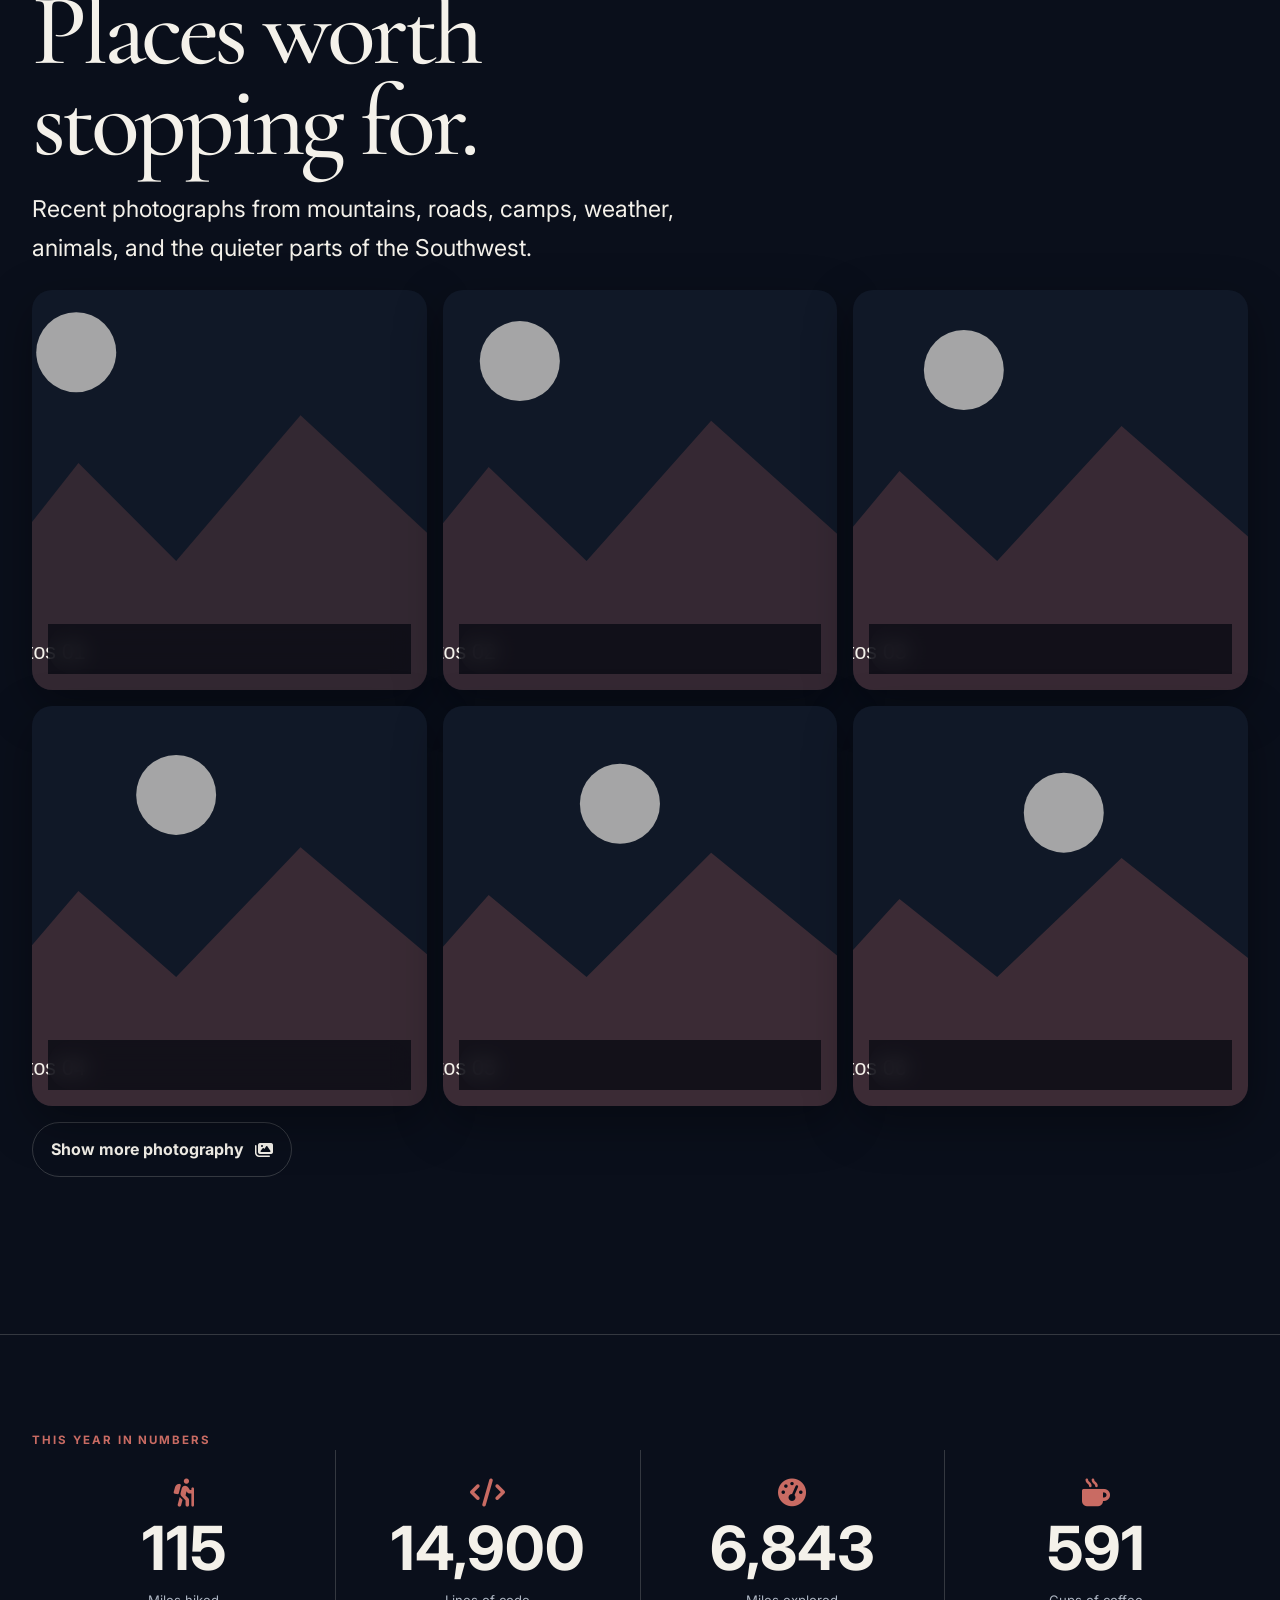
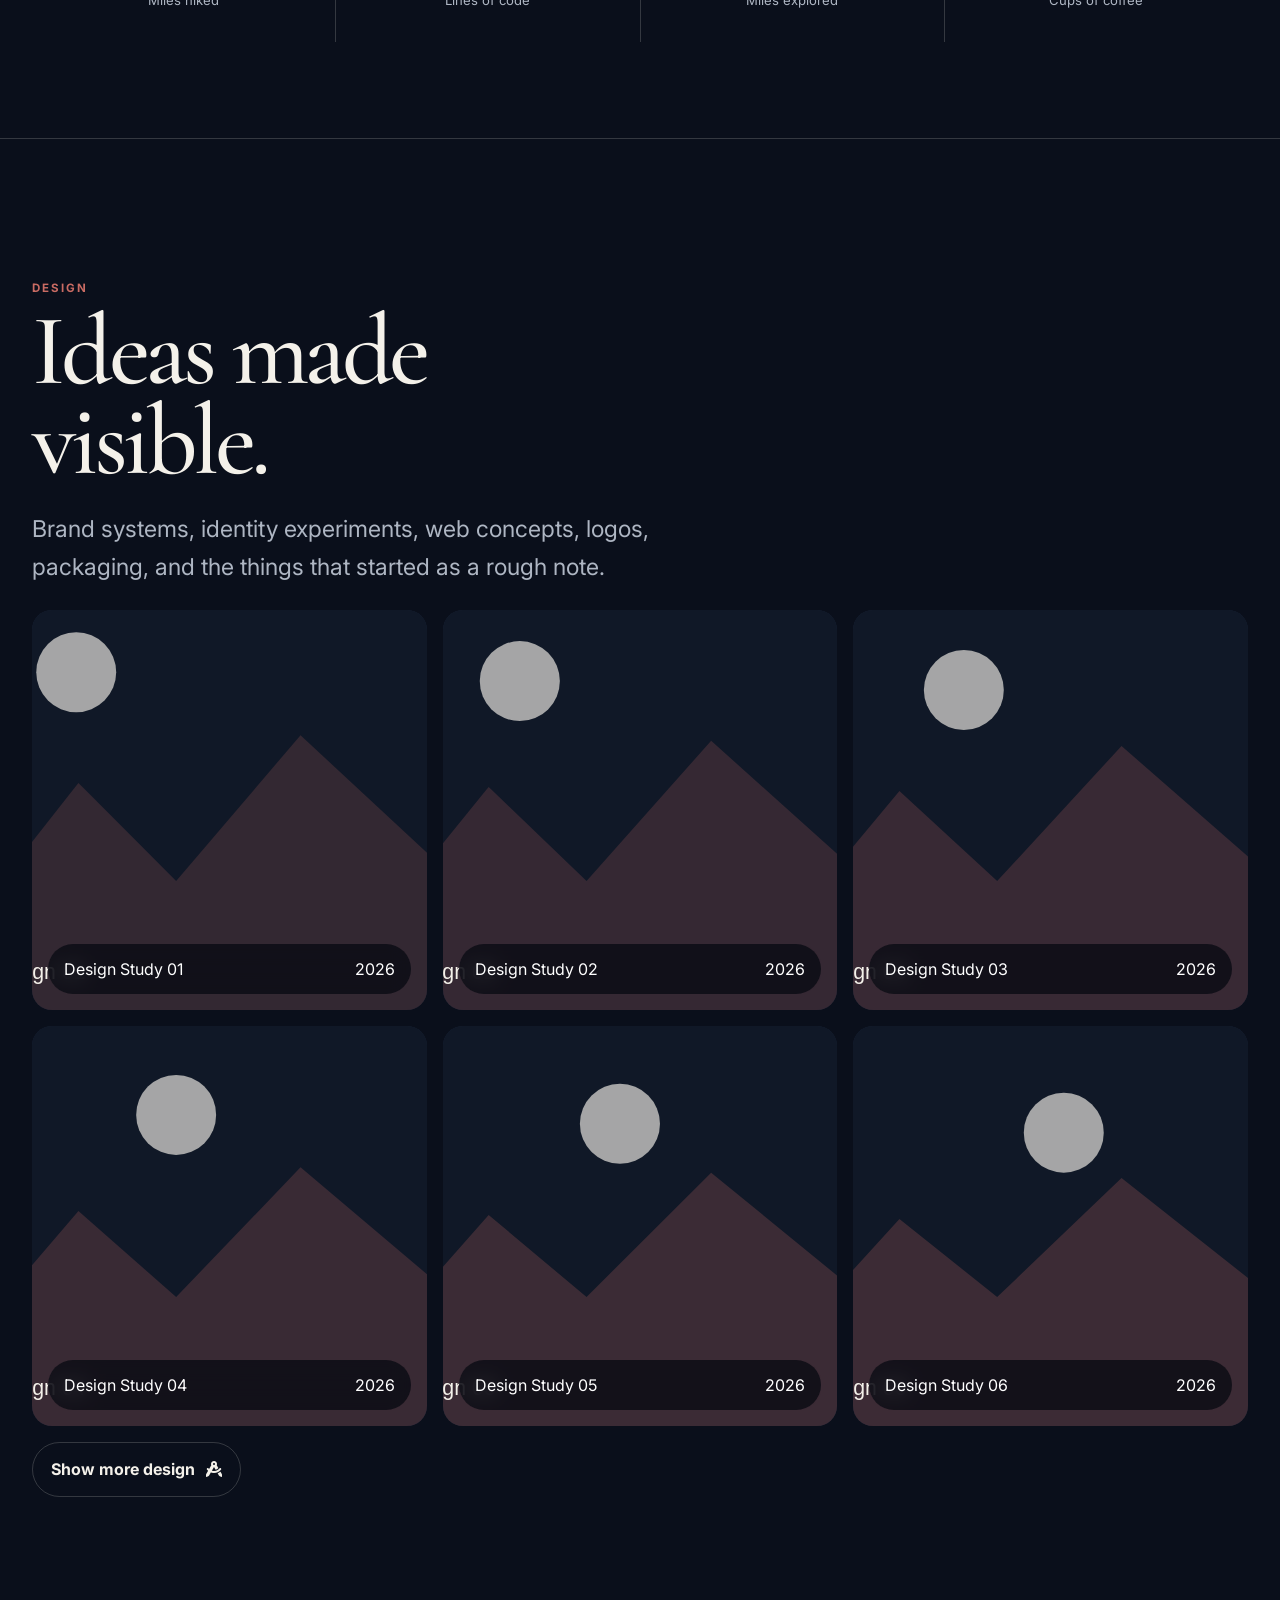
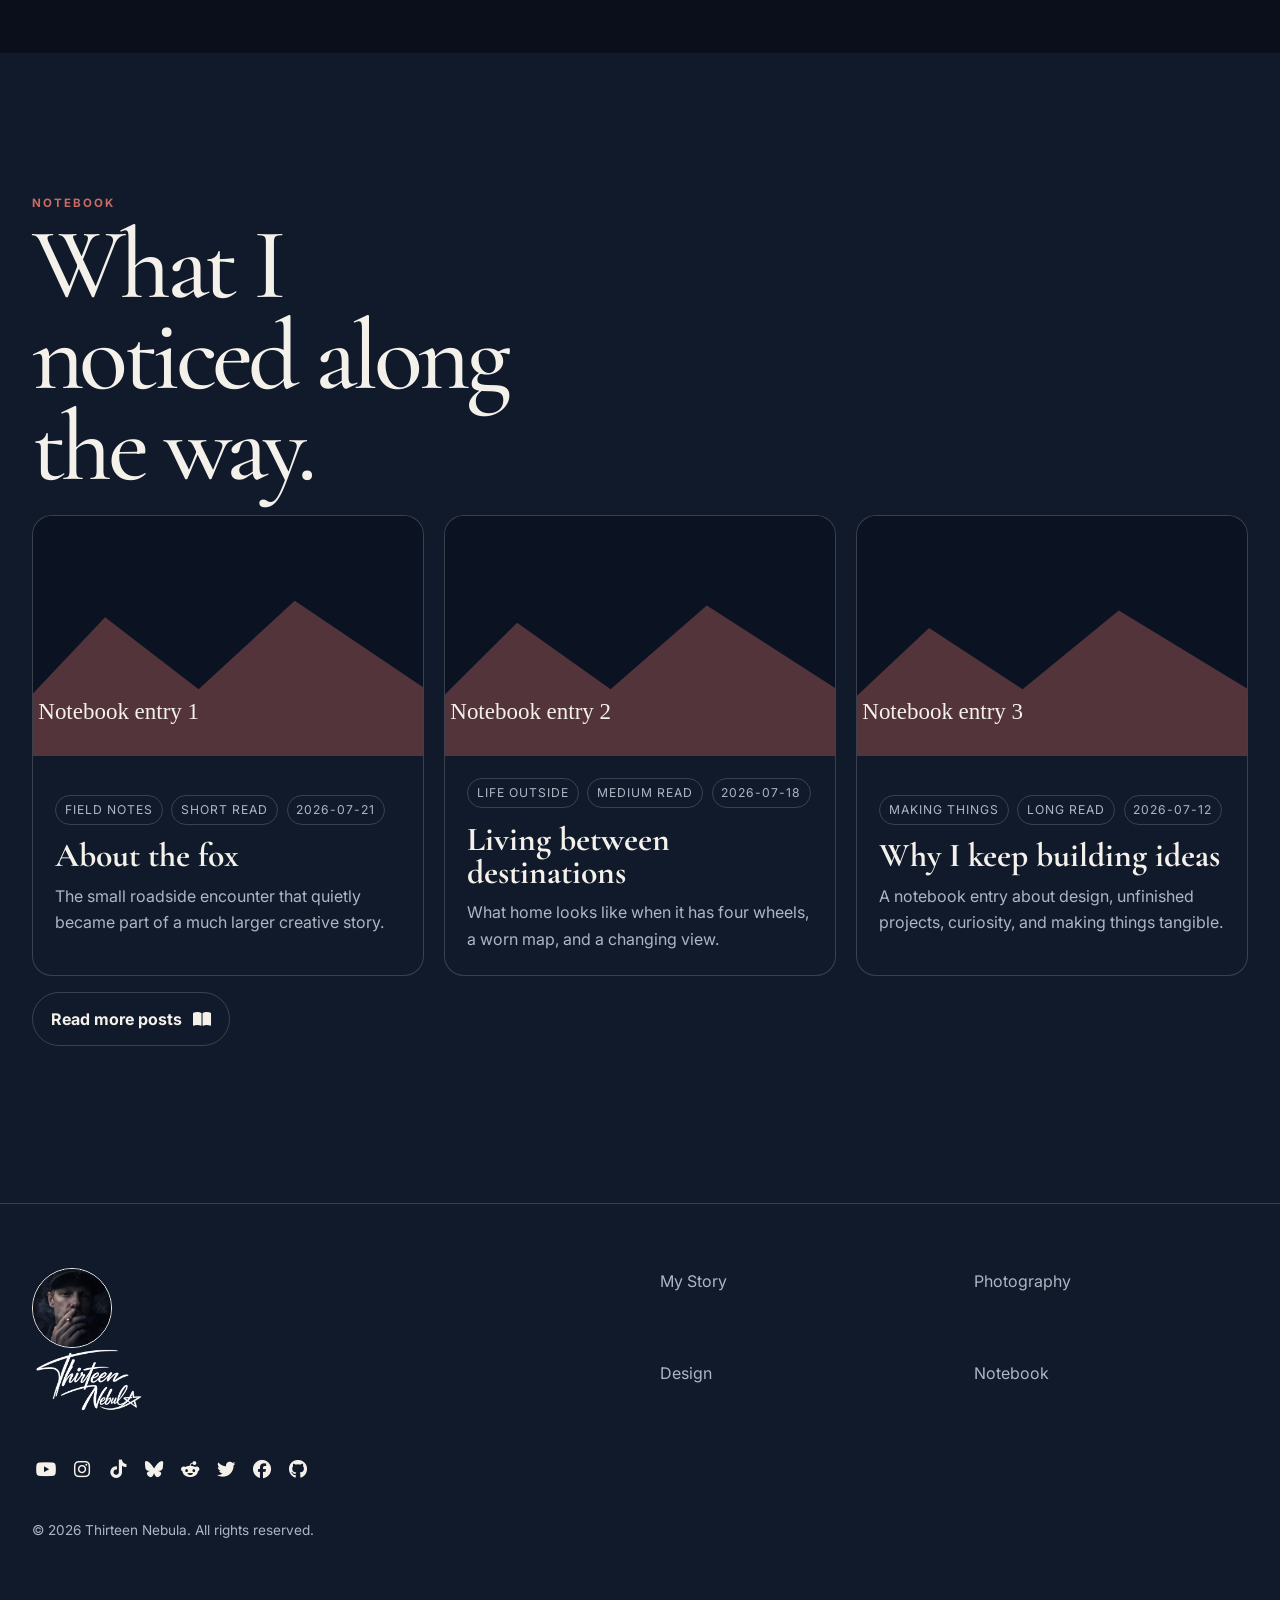
==== commit 2fac348e: "Refactor photography section with parallax layout Updated photography section with parallax effect a" ====
--- a/index.html
+++ b/index.html
@@ -34,8 +34,22 @@
           </div>
         </div>
       </section>
-      <section class="section section--surface photography-parallax" id="photography">
-        <div class="shell">
+<section
+  class="section photography-parallax"
+  id="photography"
+  data-parallax-section
+>
+  <div class="photography-parallax__media" aria-hidden="true">
+    <img
+      src="img/photos-hero.jpg"
+      alt=""
+      data-parallax-image
+    >
+  </div>
+
+  <div class="photography-parallax__overlay"></div>
+
+  <div class="shell photography-parallax__content">
           <p class="eyebrow">Photography</p>
           <h2 class="section-title">Places worth stopping for.</h2>
           <p class="lede">Recent photographs from mountains, roads, camps, weather, animals, and the quieter parts of the Southwest.</p>
--- a/css/styles.css
+++ b/css/styles.css
@@ -214,6 +214,31 @@
   max-width: 42rem;
   color: #e1e5eb;
 }
+.photography-parallax {
+  position: relative;
+  background-image:
+    linear-gradient(
+      rgba(5, 8, 15, 0.38),
+      rgba(5, 8, 15, 0.62)
+    ),
+    url("../img/photos-hero.jpg");
+
+  background-size: cover;
+  background-position: center;
+  background-repeat: no-repeat;
+  color: #f4f1ea;
+}
+
+.photography-parallax .eyebrow,
+.photography-parallax .section-title,
+.photography-parallax .lede {
+  color: #f4f1ea;
+}
+
+.photography-parallax .media-card {
+  background: rgba(10, 15, 27, 0.7);
+  box-shadow: 0 1rem 3rem rgba(0, 0, 0, 0.35);
+}
 .filters{display:grid;gap:1rem;margin:2rem 0 3rem;padding:1.25rem;border:1px solid var(--line);border-radius:var(--radius);background:var(--surface)}
 .field{display:grid;gap:.4rem}
 .field label{font-size:.78rem;font-weight:700;text-transform:uppercase;letter-spacing:.08em;color:var(--muted)}
@@ -252,6 +277,7 @@
 .copyright{margin-top:2rem;color:var(--muted);font-size:.85rem}
 @media(min-width:760px){
   .shell{width:min(100% - 4rem,78rem)}
+  .photography-parallax{background-attachment:fixed;background-position:center 40%;}
   .story-grid{grid-template-columns:1.1fr .8fr;gap:clamp(3rem,8vw,8rem)}
   .gallery-grid{grid-template-columns:repeat(3,1fr)}
   .numbers-grid{grid-template-columns:repeat(4,1fr)}
@@ -345,6 +371,7 @@
   .page-hero {
     min-height: calc(100svh - var(--nav-h));
   }
+  .photography-parallax{background-attachment:fixed;background-position:center 40%;}
   .footer-grid{
     grid-template-columns:1fr 1fr;
   }
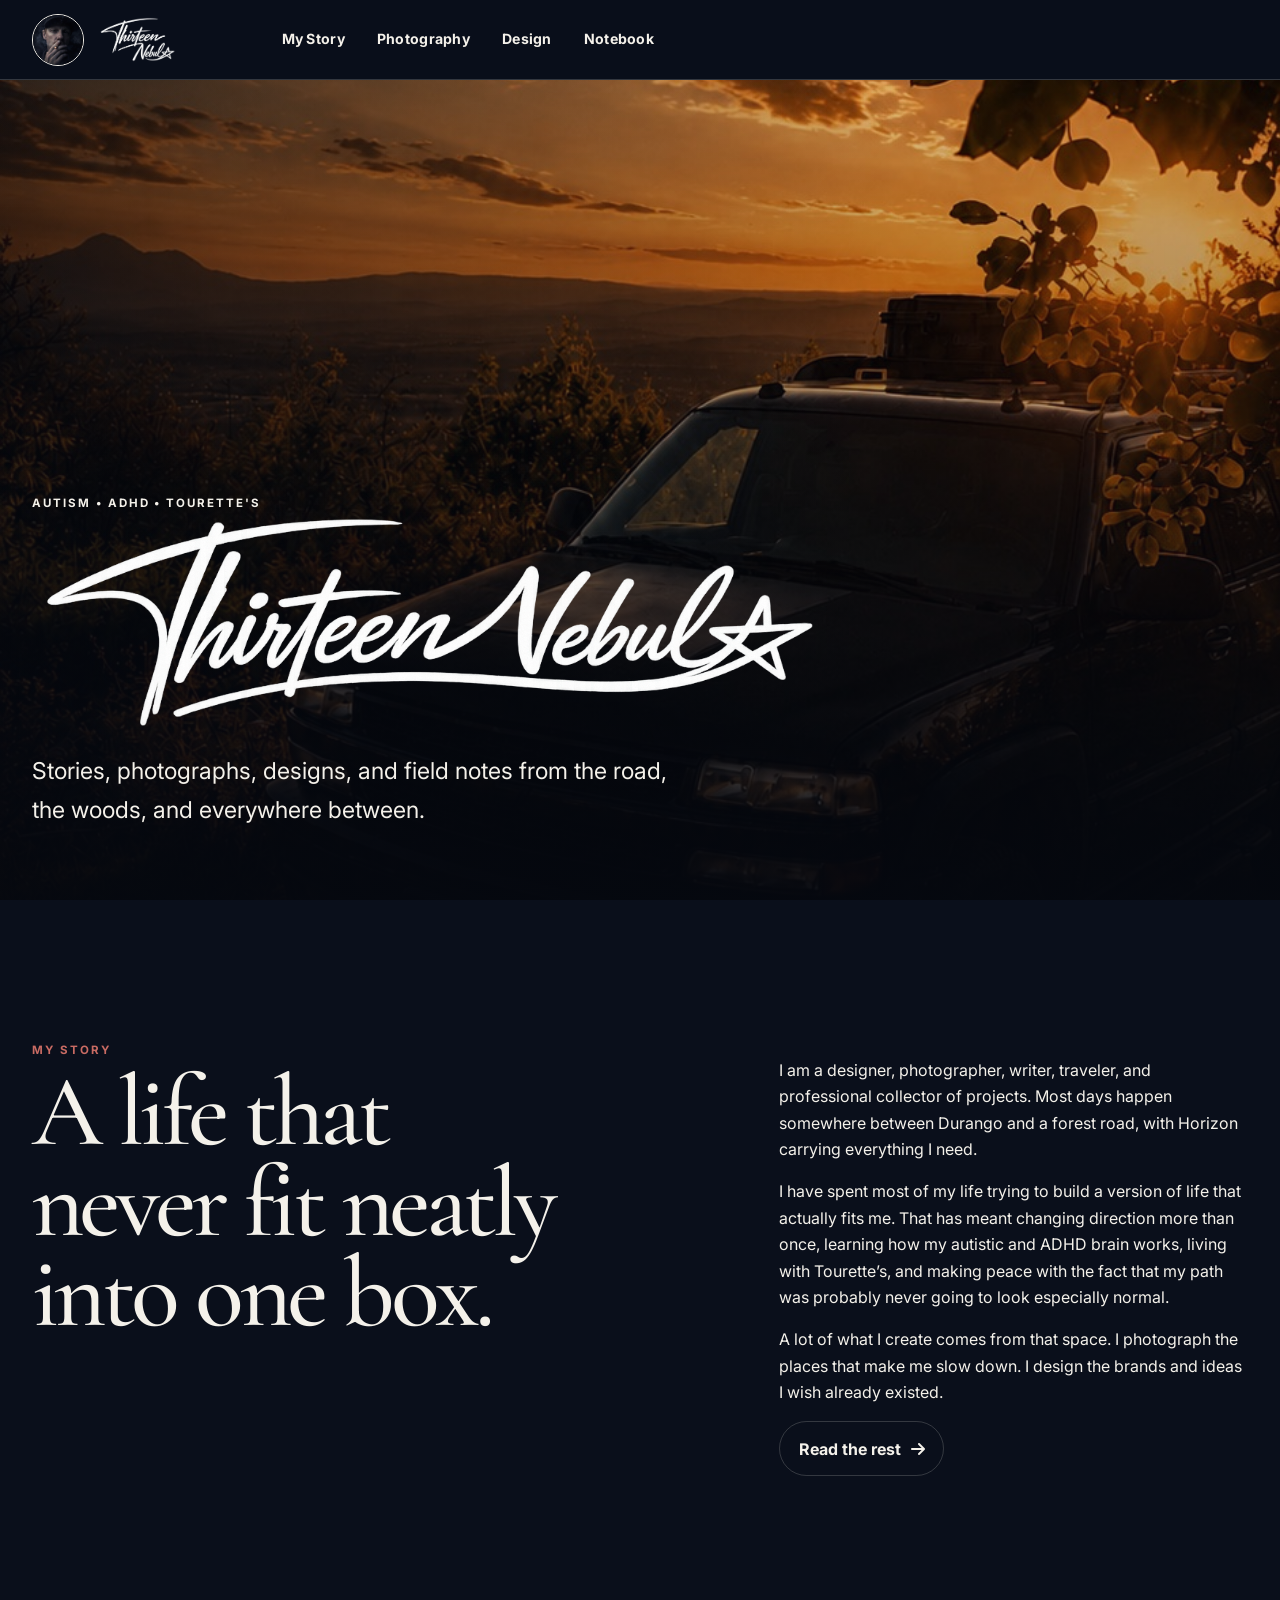
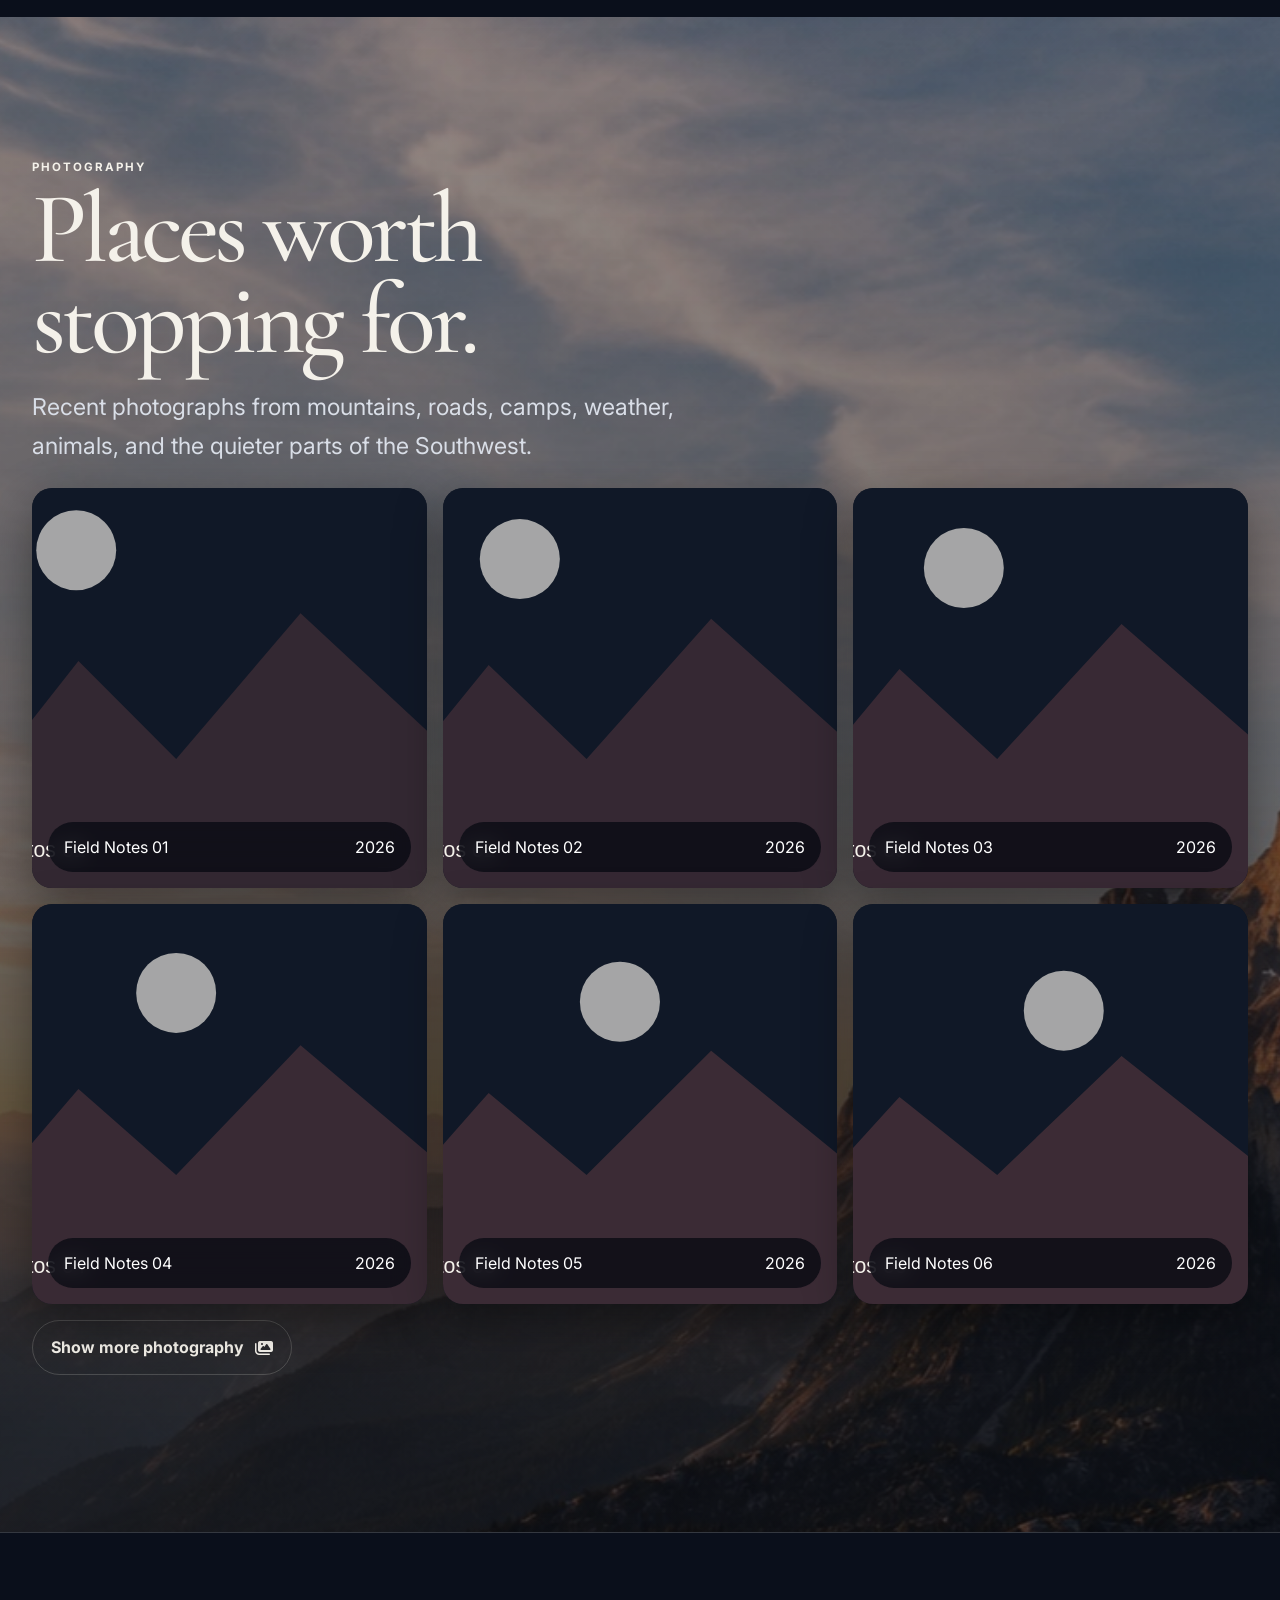
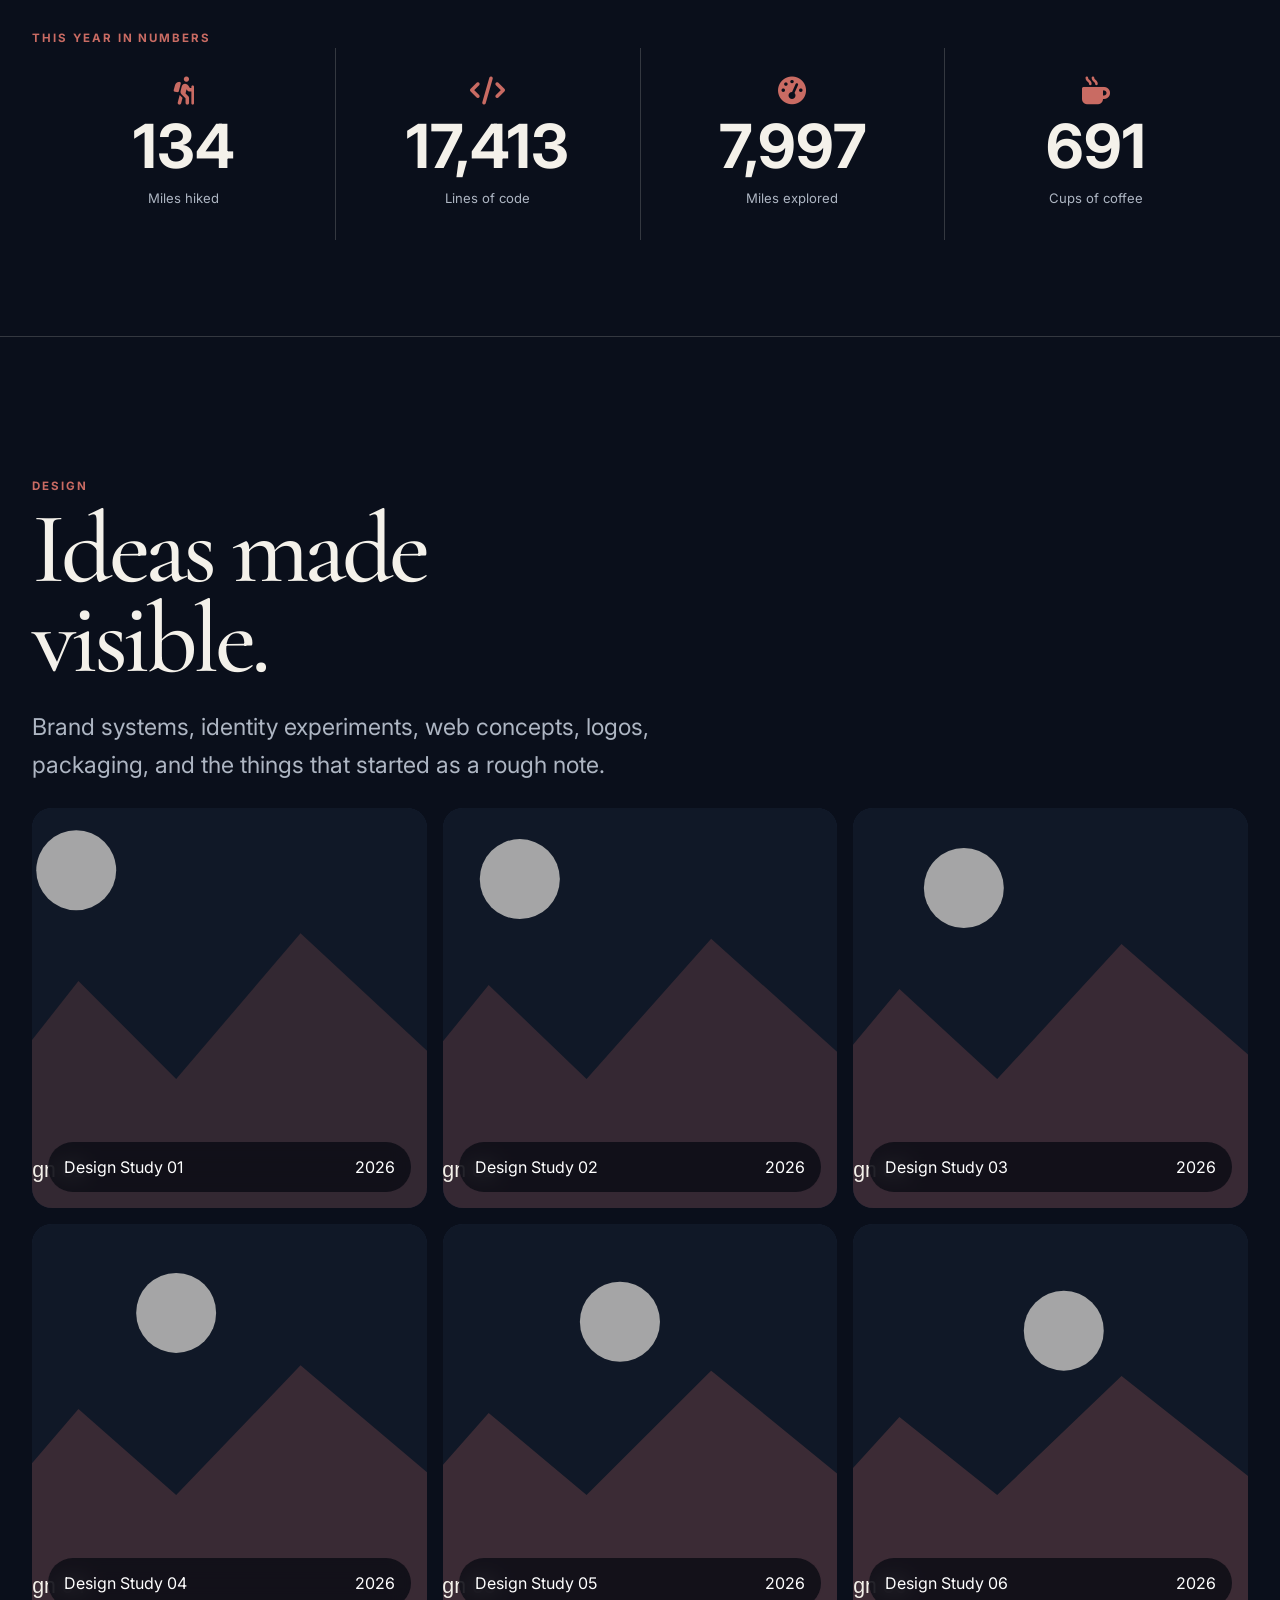
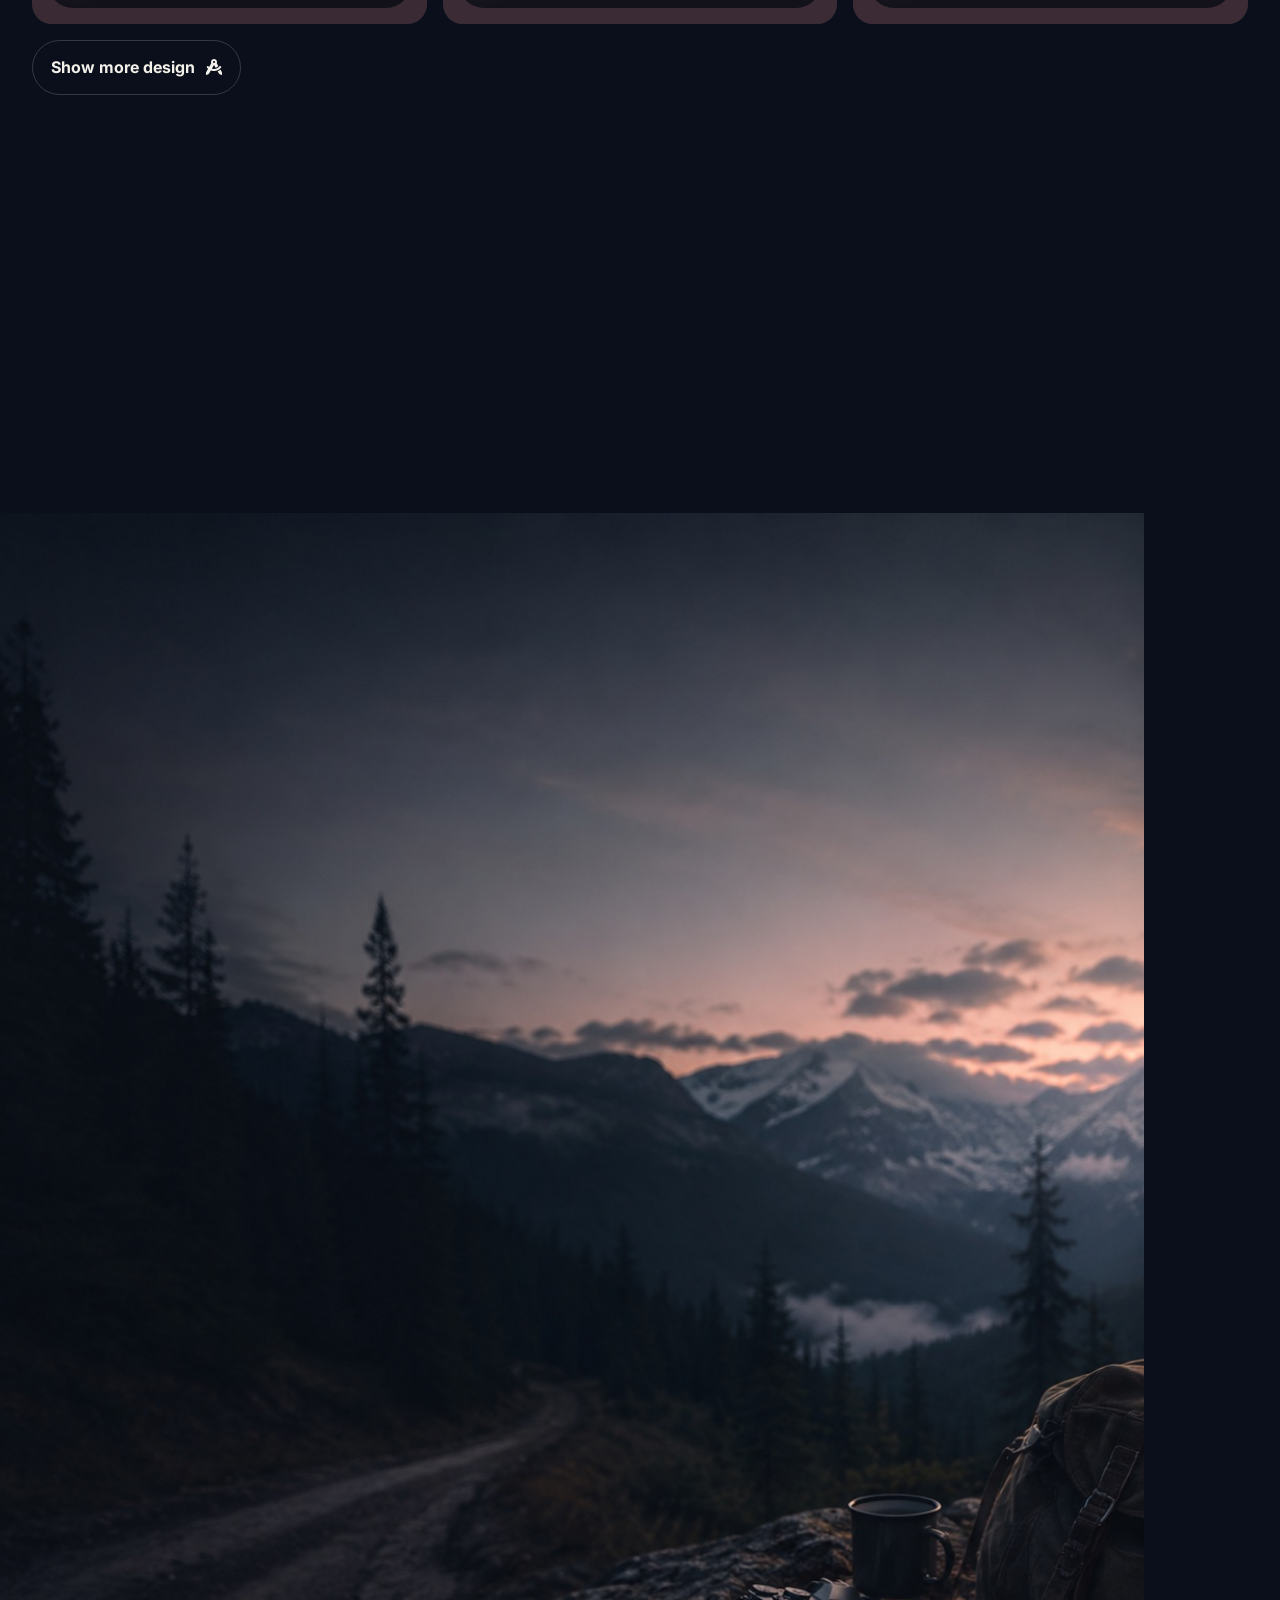
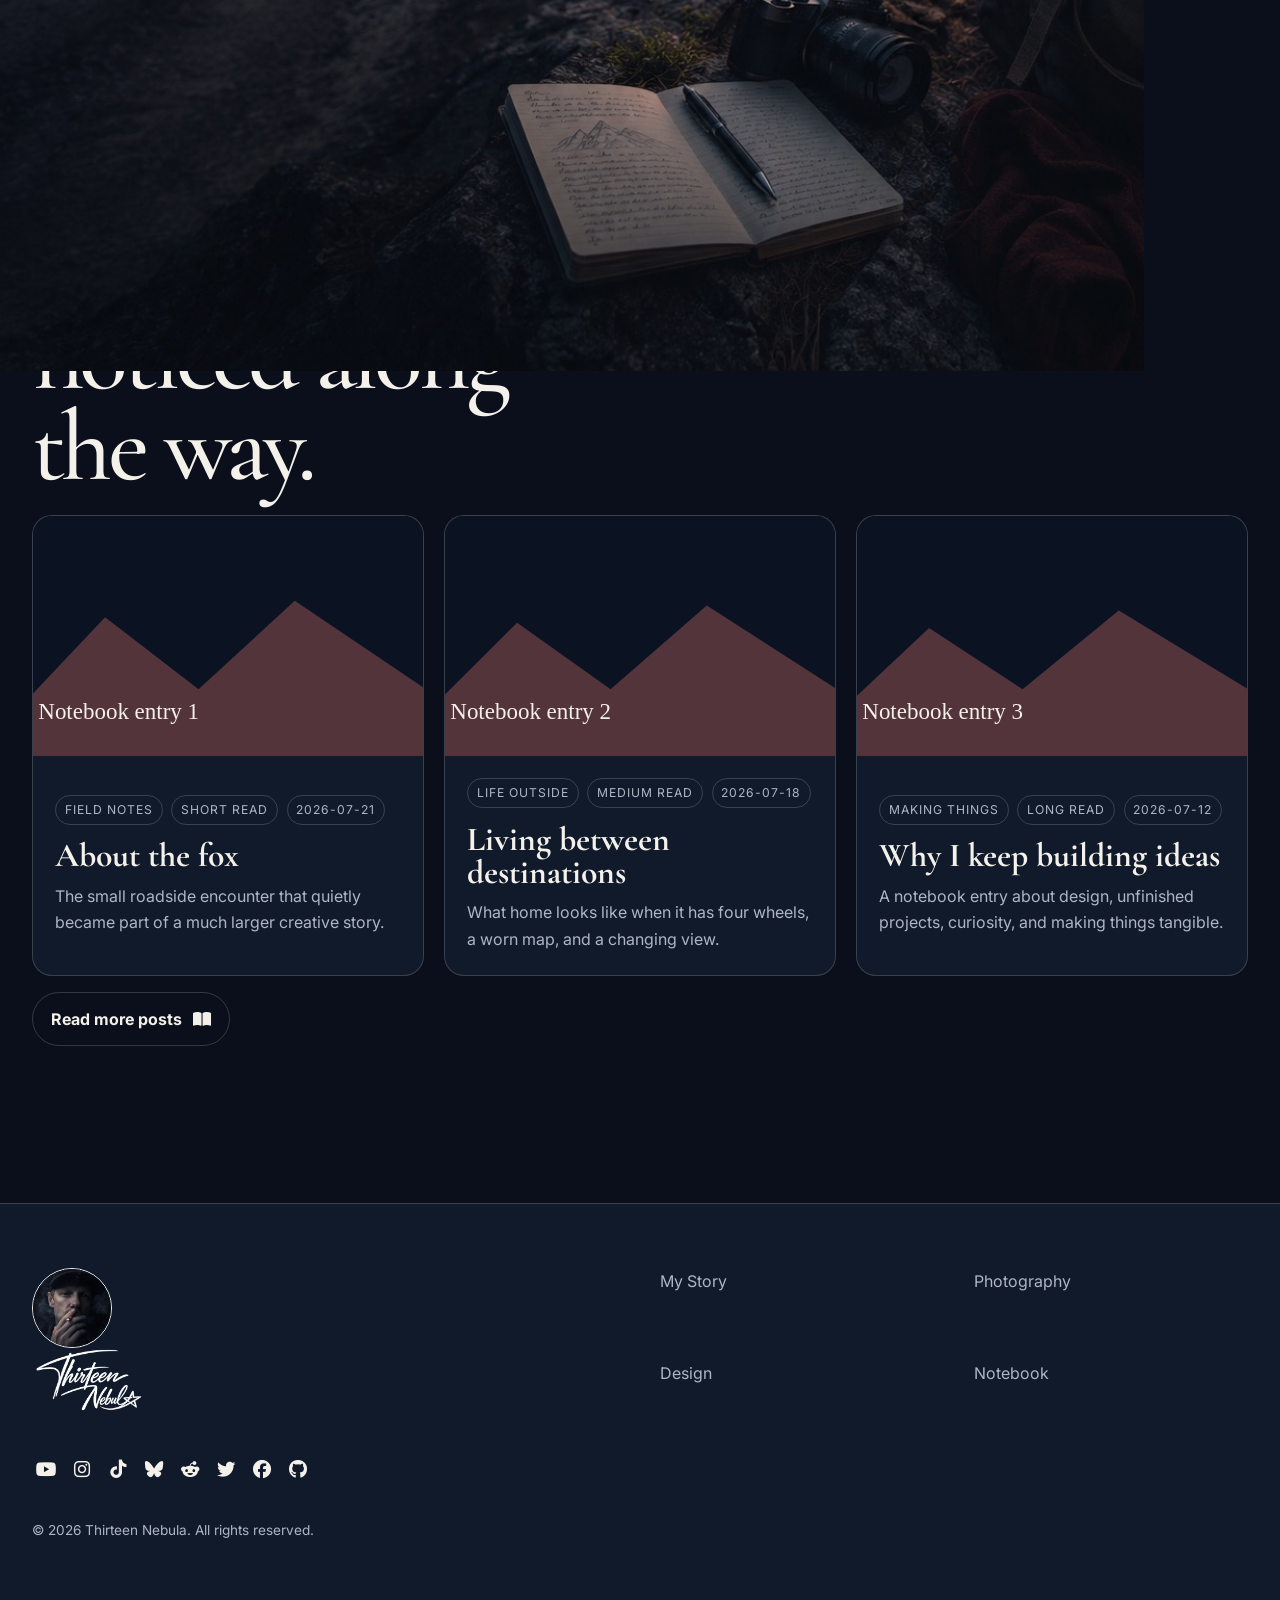
==== commit 1e32aa9c: "Refactor notebook section to use blog-parallax" ====
--- a/index.html
+++ b/index.html
@@ -179,8 +179,14 @@
           <p><a class="button" href="design.html">Show more design <i class="fa-solid fa-compass-drafting"></i></a></p>
         </div>
       </section>
-      <section class="section section--surface" id="notebook">
-        <div class="shell">
+<section class="section blog-parallax" id="notebook" data-parallax-section>
+  <div class="blog-parallax__media" aria-hidden="true">
+    <img src="img/blog-hero.jpg" alt="" data-parallax-image>
+  </div>
+
+  <div class="blog-parallax__overlay"></div>
+
+  <div class="shell blog-parallax__content">
           <p class="eyebrow">Notebook</p>
           <h2 class="section-title">What I noticed along the way.</h2>
           <div class="post-grid">
--- a/css/styles.css
+++ b/css/styles.css
@@ -216,28 +216,59 @@
 }
 .photography-parallax {
   position: relative;
-  background-image:
+  isolation: isolate;
+  overflow: hidden;
+  background: var(--surface);
+  color: #f4f1ea;
+}
+
+.photography-parallax__media {
+  position: absolute;
+  inset: -12% 0;
+  z-index: -3;
+  overflow: hidden;
+  pointer-events: none;
+}
+
+.photography-parallax__media img {
+  width: 100%;
+  height: 124%;
+  object-fit: cover;
+  object-position: center 45%;
+  transform: translate3d(0, 0, 0) scale(1.04);
+  will-change: transform;
+}
+
+.photography-parallax__overlay {
+  position: absolute;
+  inset: 0;
+  z-index: -2;
+  background:
     linear-gradient(
-      rgba(5, 8, 15, 0.38),
-      rgba(5, 8, 15, 0.62)
-    ),
-    url("../img/photos-hero.jpg");
-
-  background-size: cover;
-  background-position: center;
-  background-repeat: no-repeat;
+      to bottom,
+      rgba(5, 8, 15, 0.42),
+      rgba(5, 8, 15, 0.7)
+    );
+  pointer-events: none;
+}
+
+.photography-parallax__content {
+  position: relative;
+  z-index: 1;
+}
+
+.photography-parallax .eyebrow,
+.photography-parallax .section-title {
   color: #f4f1ea;
 }
 
-.photography-parallax .eyebrow,
-.photography-parallax .section-title,
 .photography-parallax .lede {
-  color: #f4f1ea;
+  color: #d9dee7;
 }
 
 .photography-parallax .media-card {
-  background: rgba(10, 15, 27, 0.7);
-  box-shadow: 0 1rem 3rem rgba(0, 0, 0, 0.35);
+  background: rgba(10, 15, 27, 0.78);
+  box-shadow: 0 1rem 3rem rgba(0, 0, 0, 0.4);
 }
 .filters{display:grid;gap:1rem;margin:2rem 0 3rem;padding:1.25rem;border:1px solid var(--line);border-radius:var(--radius);background:var(--surface)}
 .field{display:grid;gap:.4rem}
@@ -277,7 +308,6 @@
 .copyright{margin-top:2rem;color:var(--muted);font-size:.85rem}
 @media(min-width:760px){
   .shell{width:min(100% - 4rem,78rem)}
-  .photography-parallax{background-attachment:fixed;background-position:center 40%;}
   .story-grid{grid-template-columns:1.1fr .8fr;gap:clamp(3rem,8vw,8rem)}
   .gallery-grid{grid-template-columns:repeat(3,1fr)}
   .numbers-grid{grid-template-columns:repeat(4,1fr)}
@@ -371,7 +401,6 @@
   .page-hero {
     min-height: calc(100svh - var(--nav-h));
   }
-  .photography-parallax{background-attachment:fixed;background-position:center 40%;}
   .footer-grid{
     grid-template-columns:1fr 1fr;
   }
